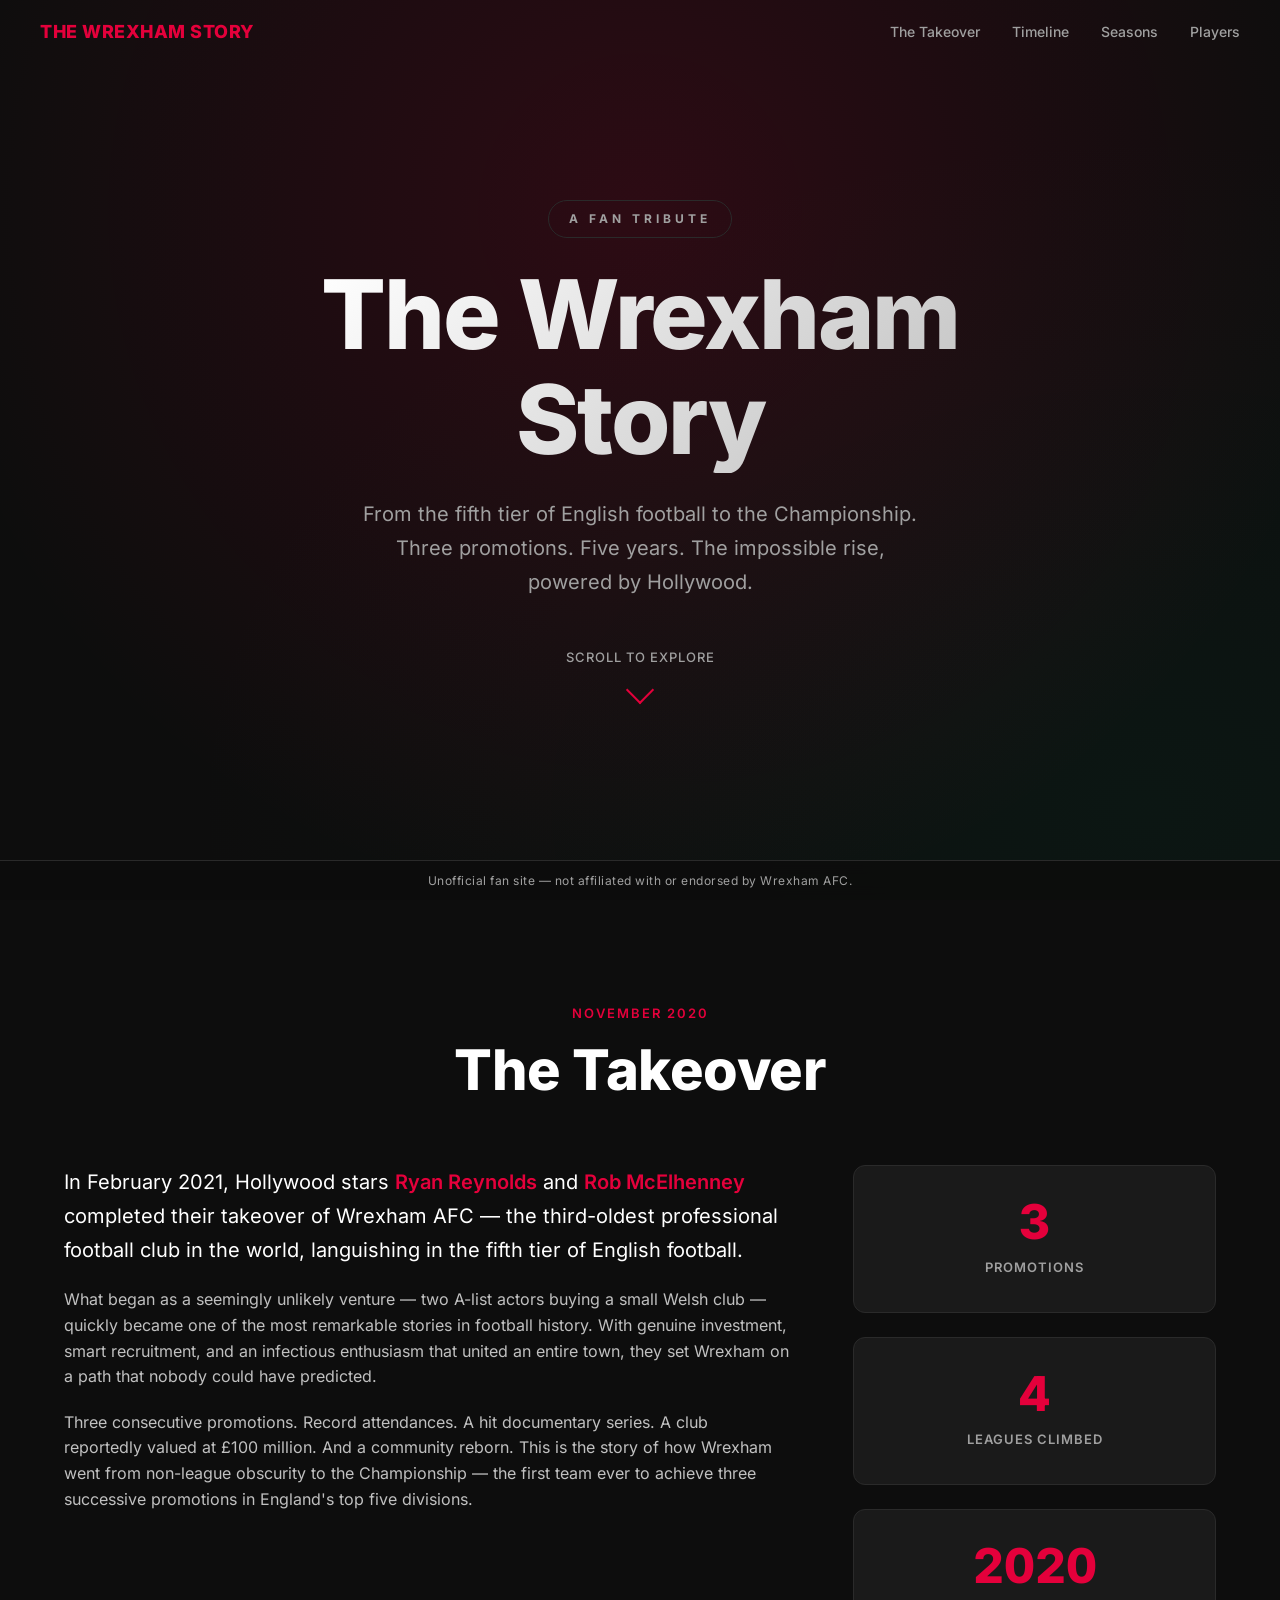
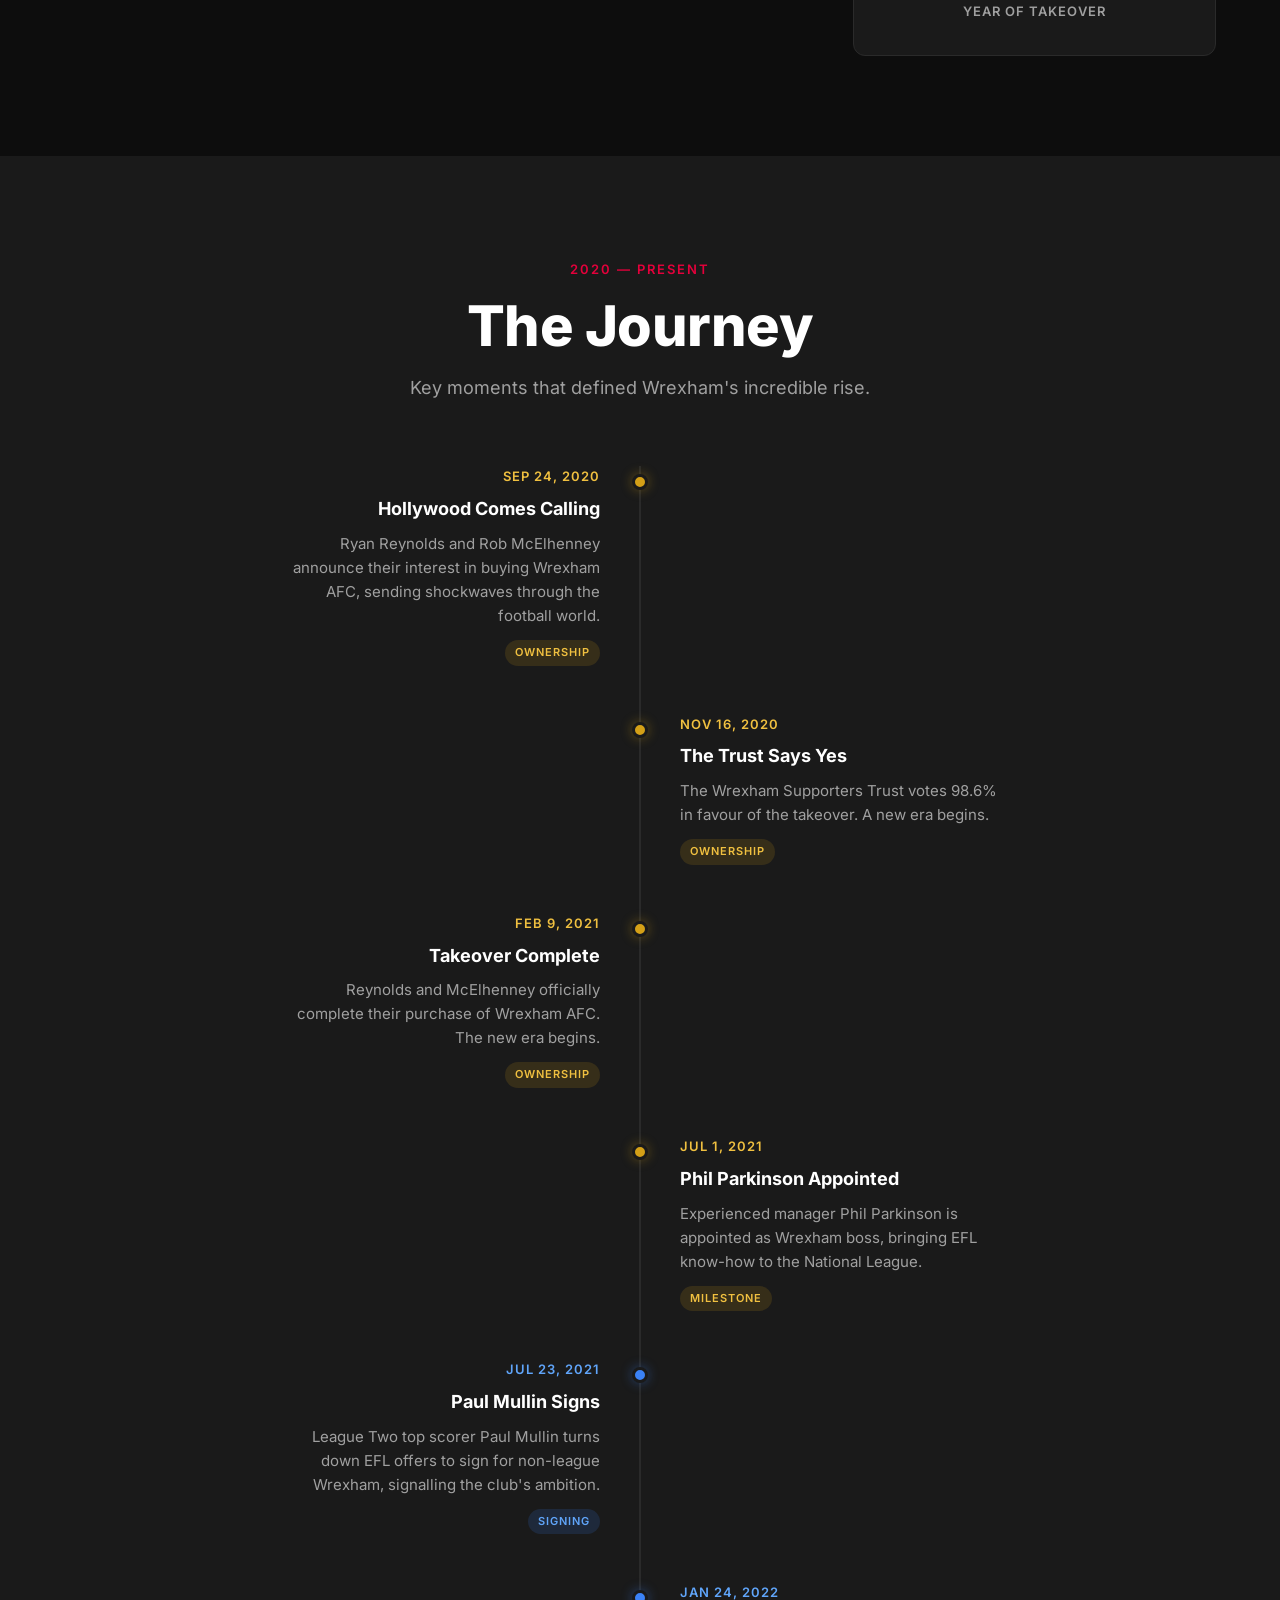
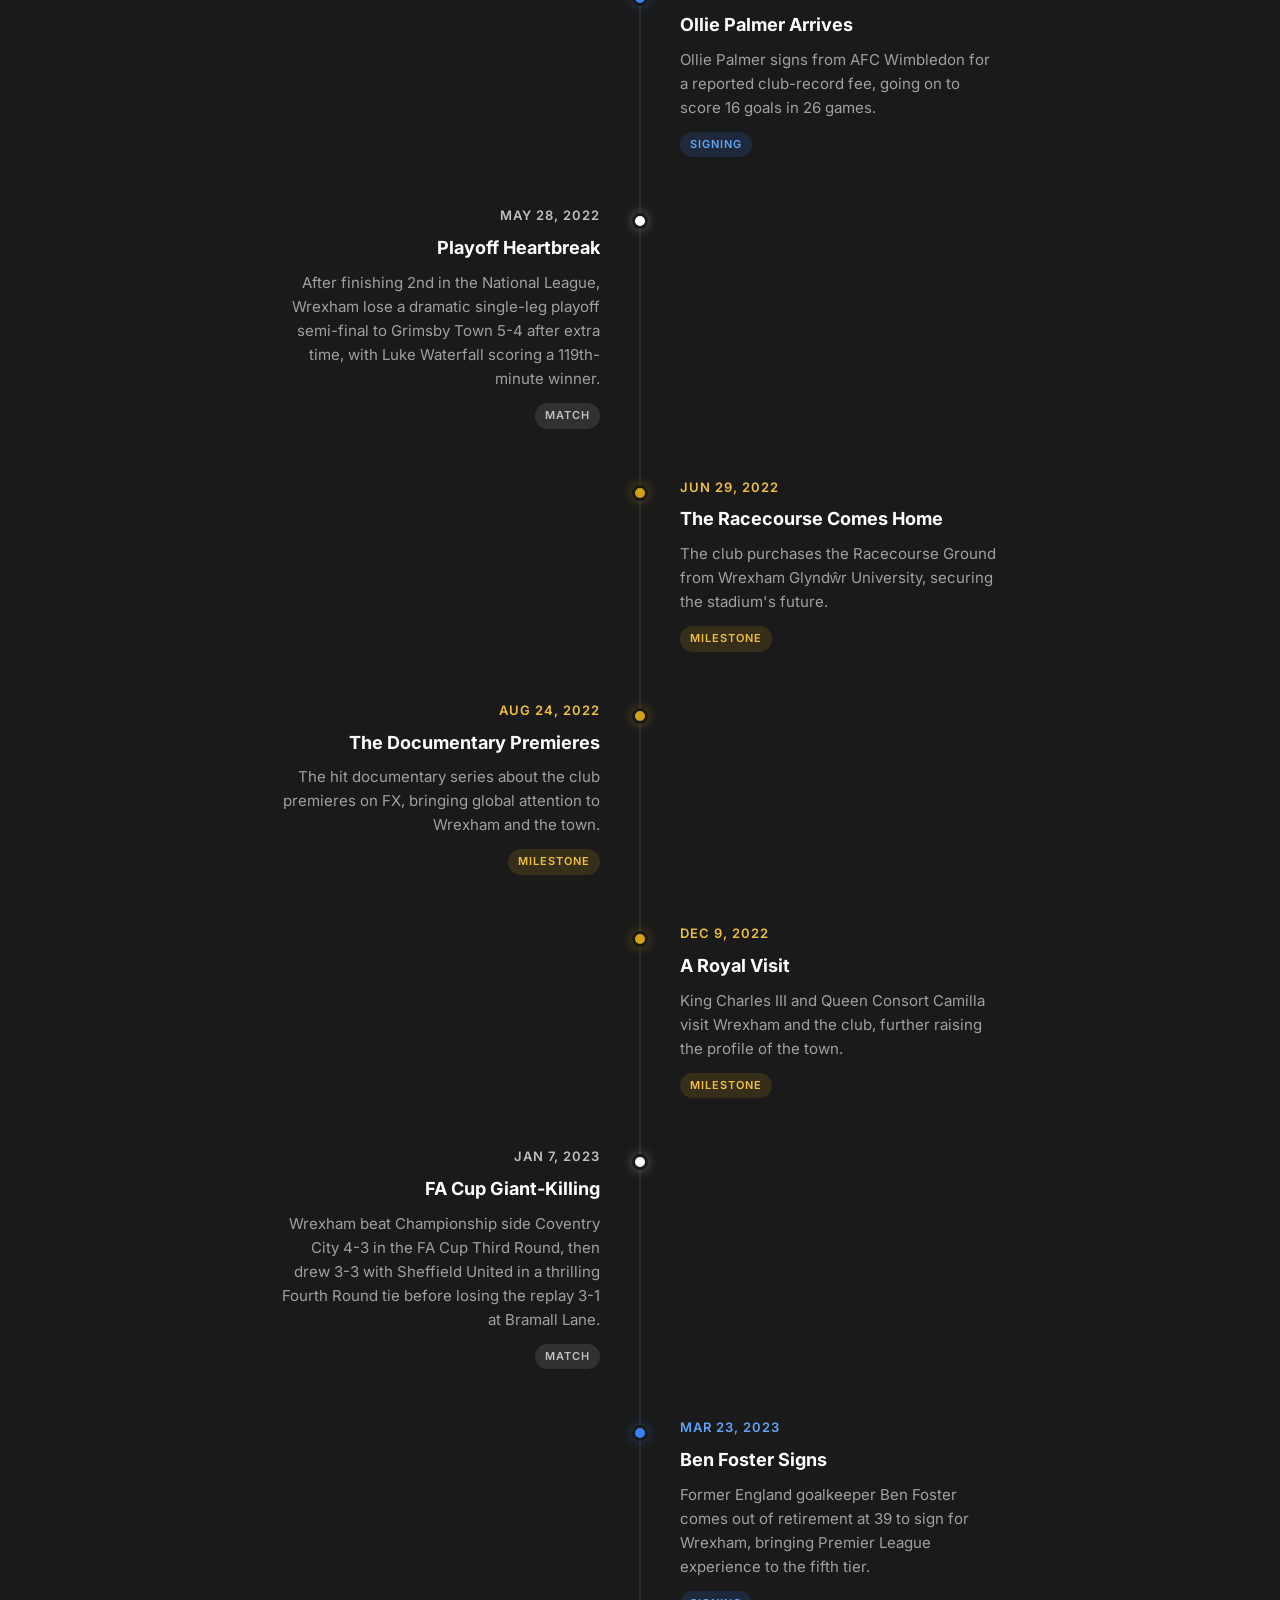
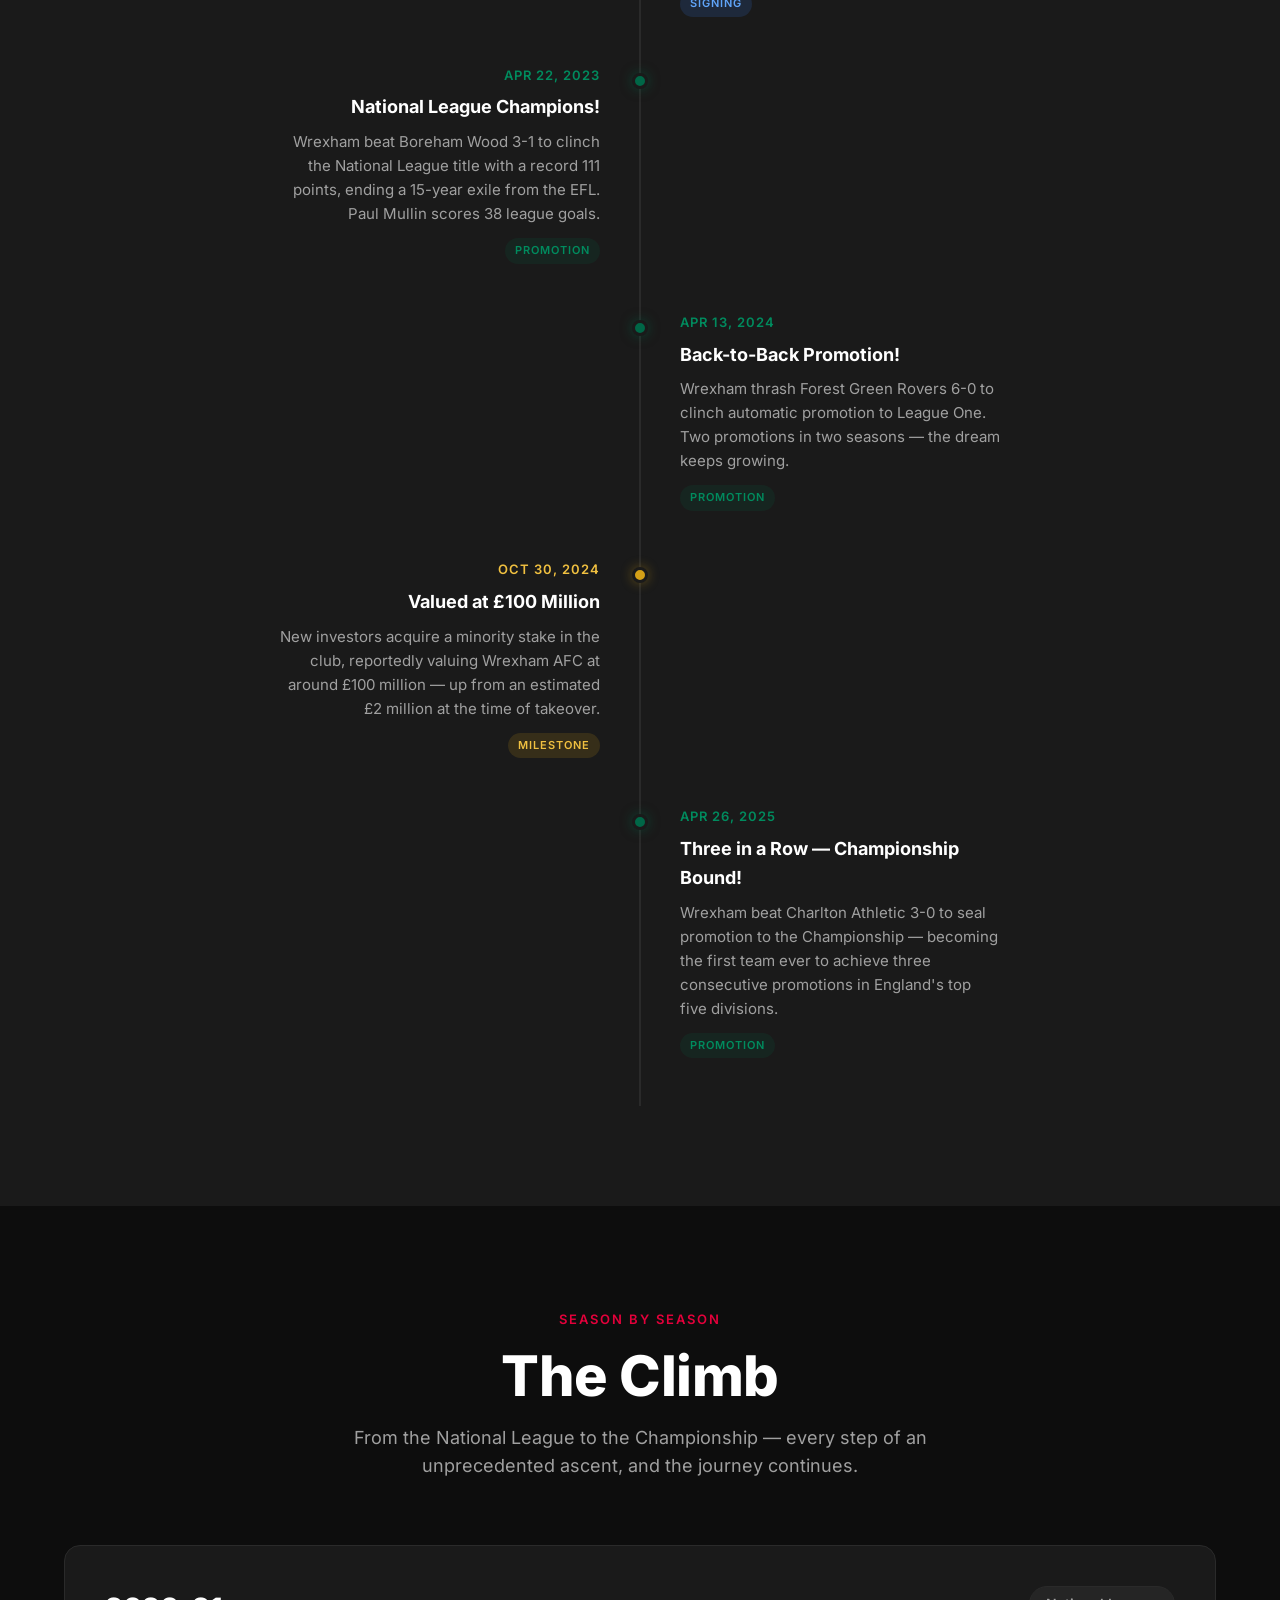
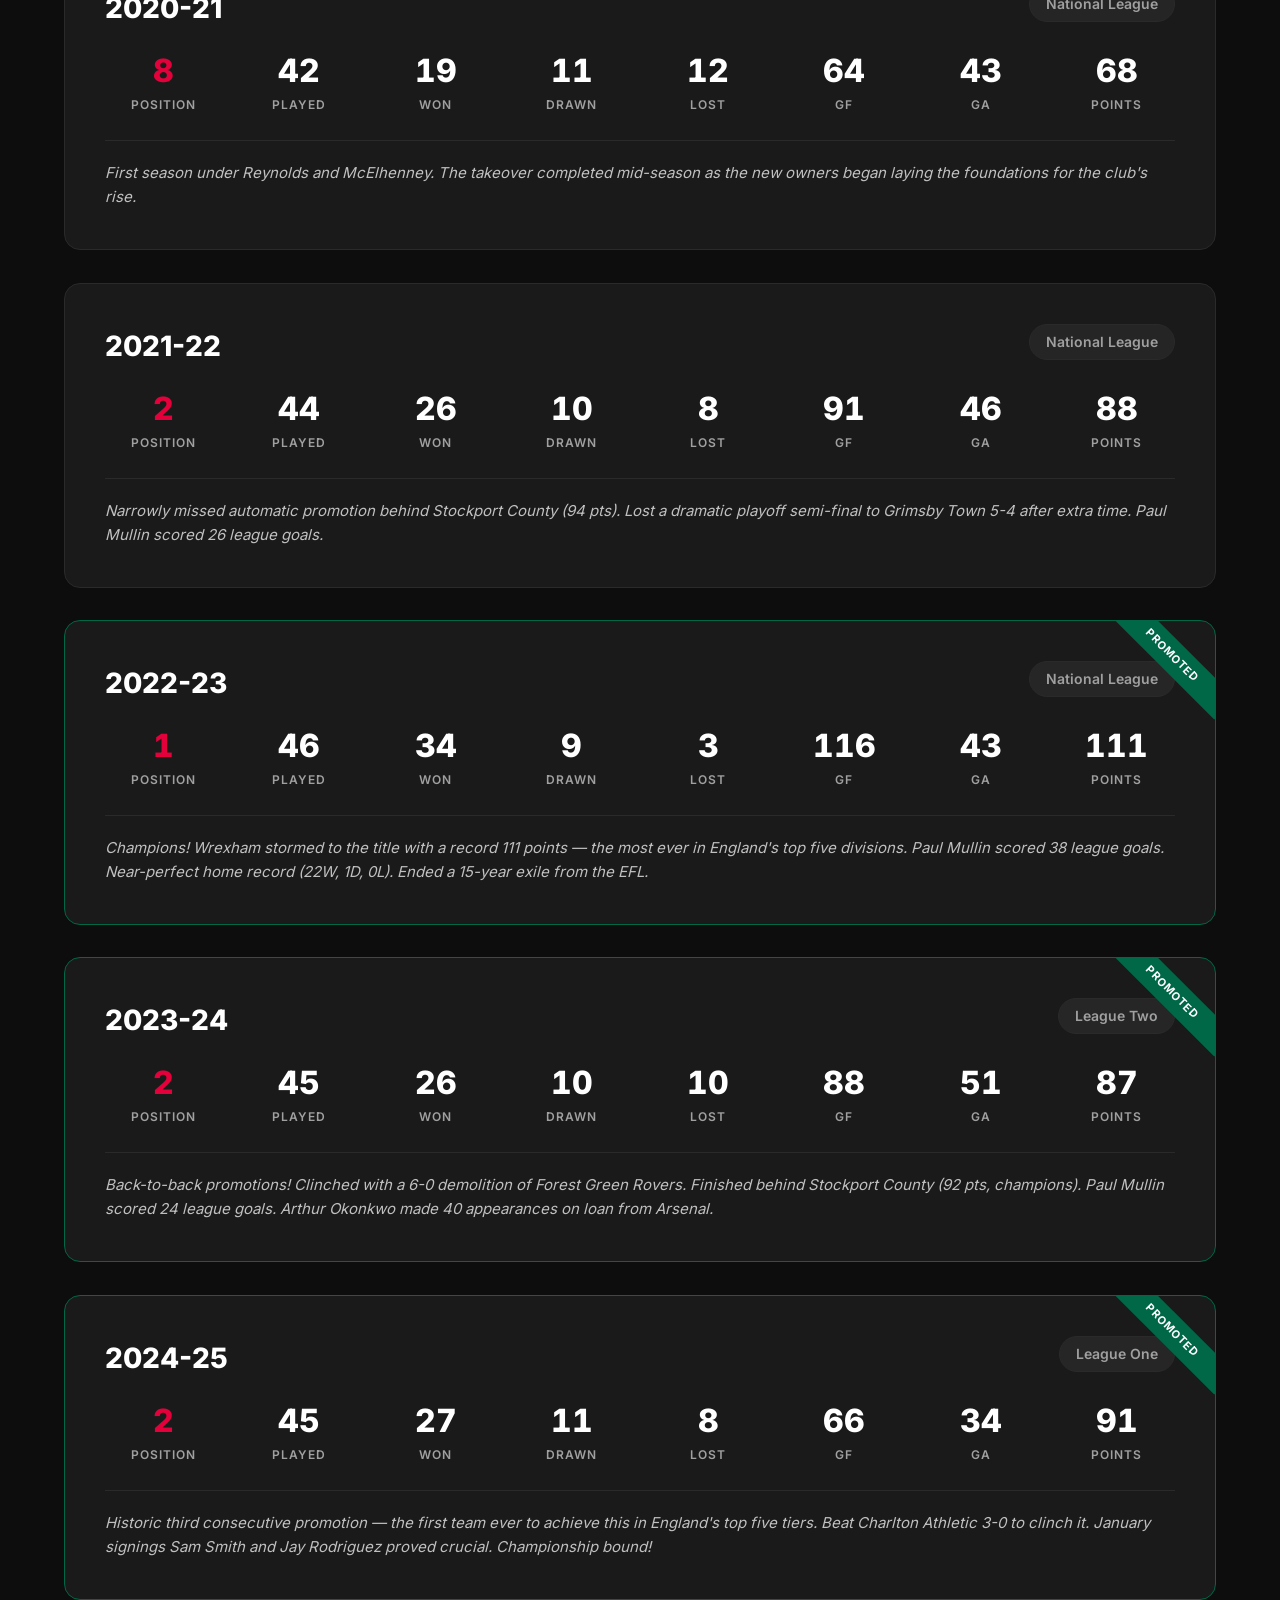
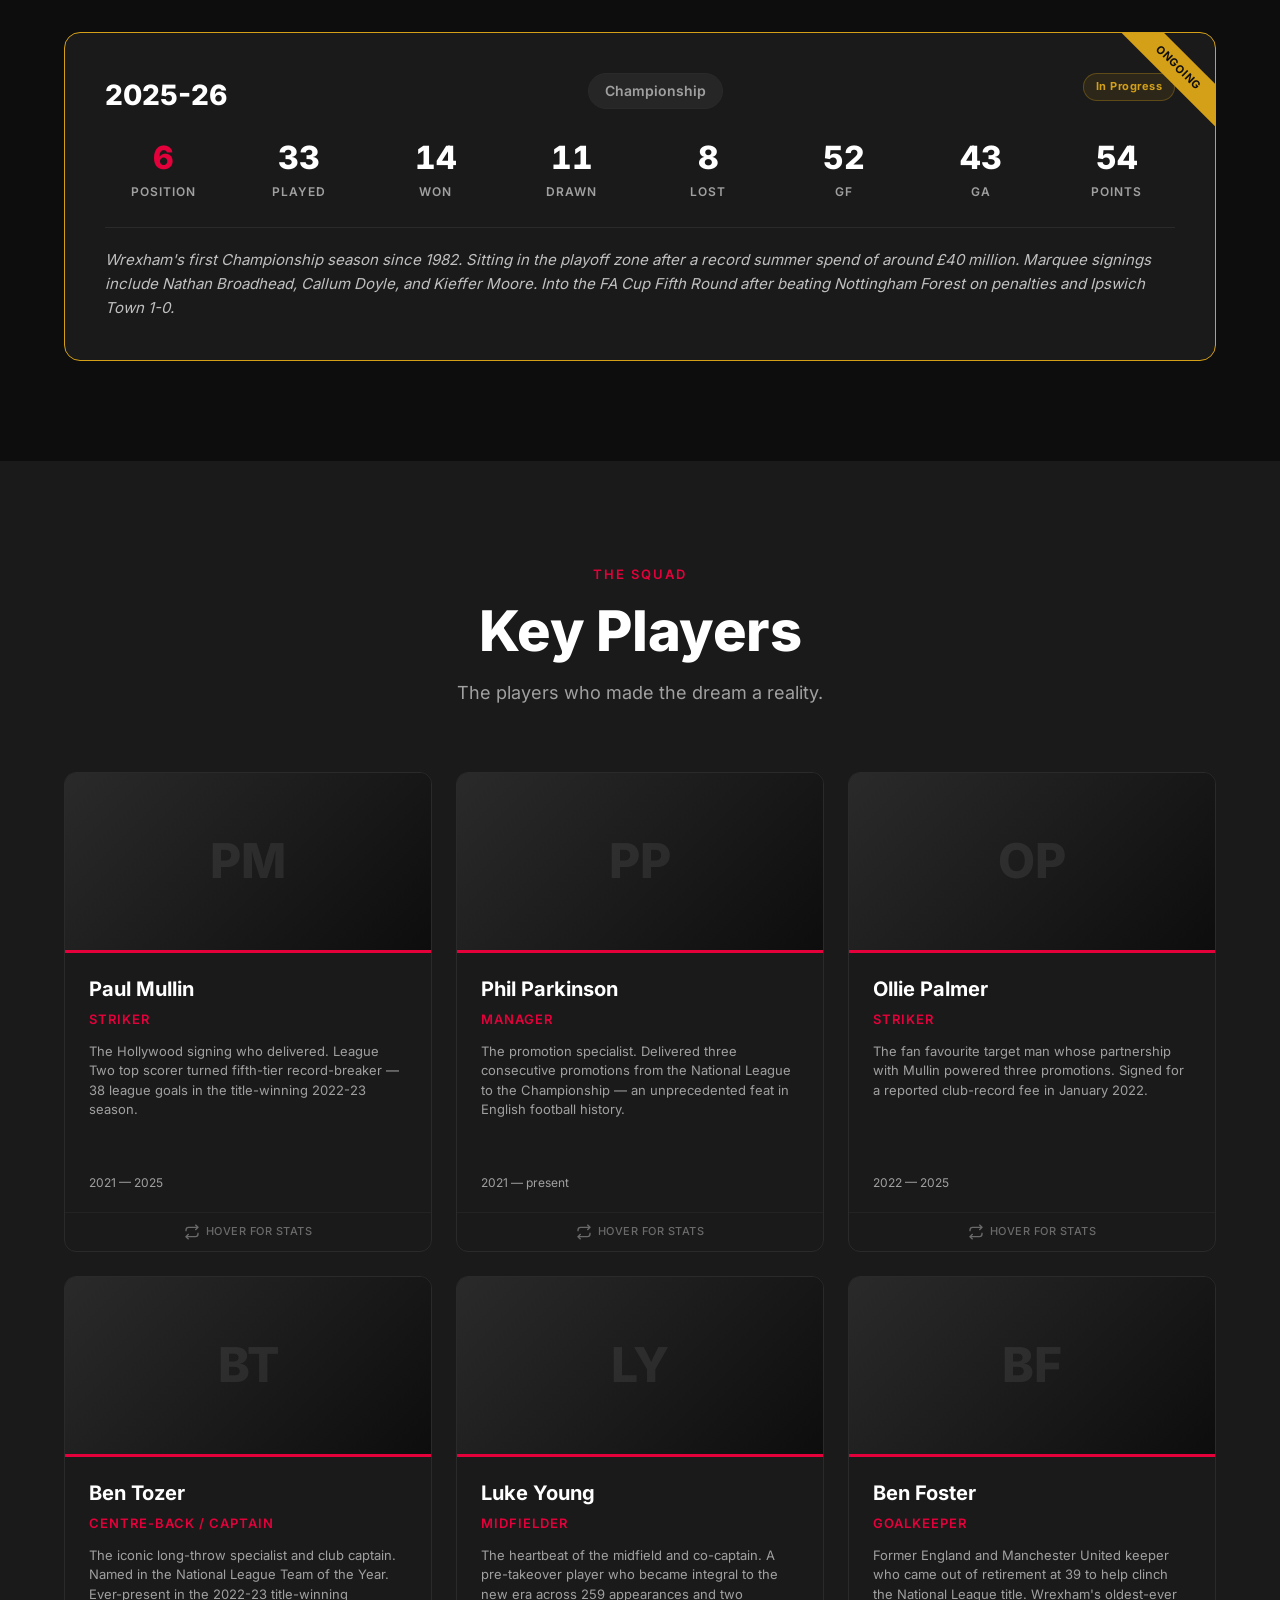
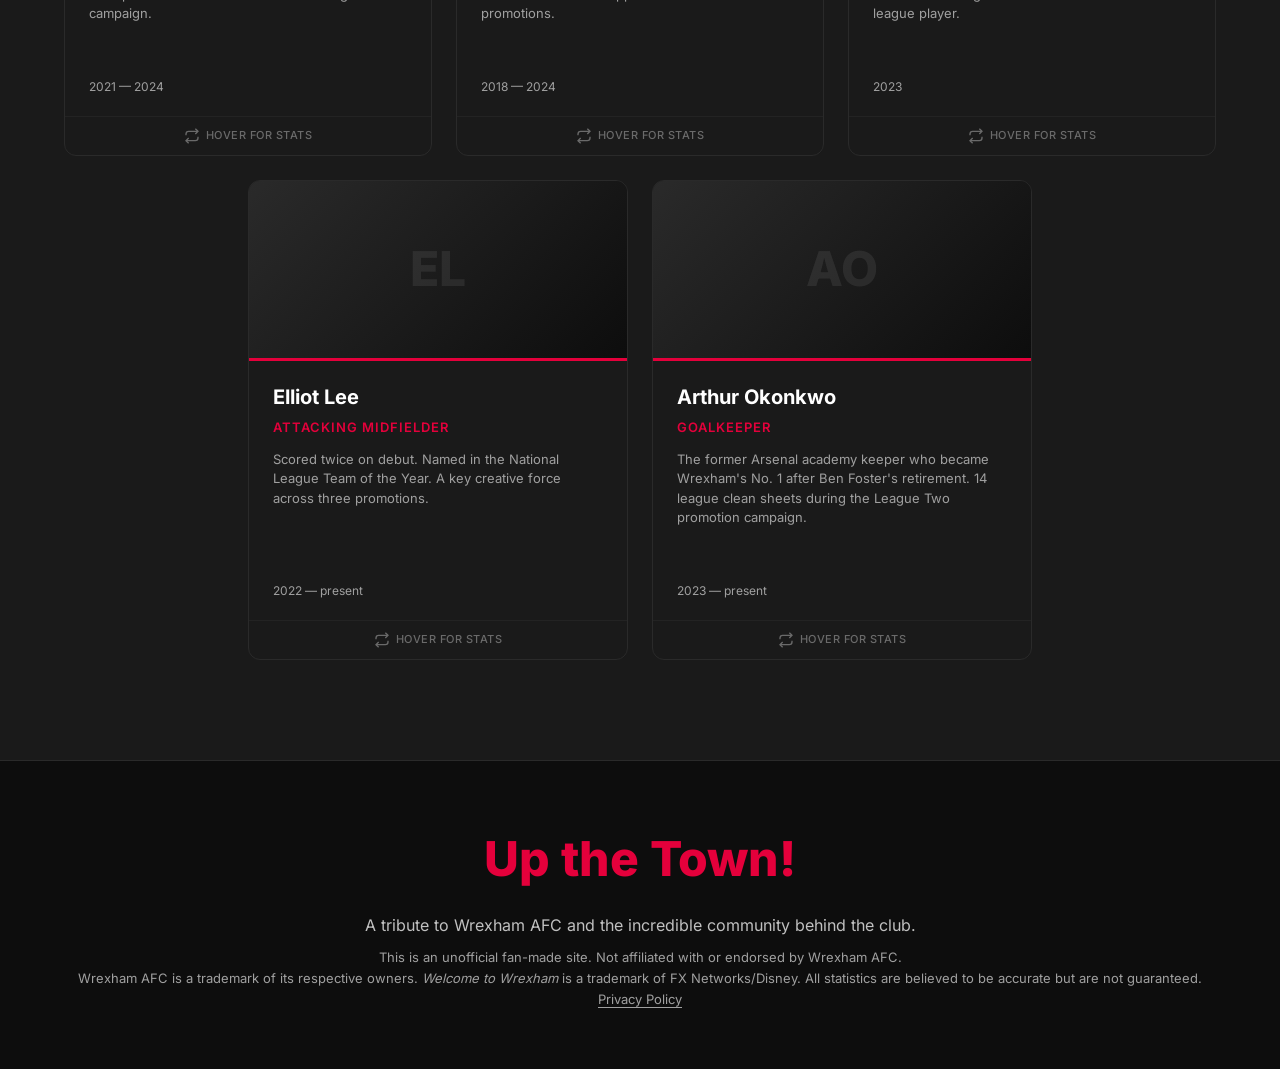
==== index.html @ 5b5e522c "Initial commit: The Wrexham Story fan tribute site Vanilla HTML/CSS/JS single-page website documenti" ====
<!DOCTYPE html>
<html lang="en">
<head>
  <meta charset="UTF-8">
  <meta name="viewport" content="width=device-width, initial-scale=1.0">
  <title>The Wrexham Story — An Unofficial Fan Tribute</title>
  <meta name="description" content="An unofficial fan tribute documenting the incredible journey of Wrexham AFC since 2020. Three consecutive promotions from the National League to the Championship.">
  <link rel="stylesheet" href="css/fonts.css">
  <link rel="stylesheet" href="css/styles.css">
  <link rel="stylesheet" href="css/animations.css">
</head>
<body>

  <!-- Skip to Content (Accessibility) -->
  <a href="#about" class="skip-link">Skip to content</a>

  <!-- Scroll Progress Bar -->
  <div class="scroll-progress" id="scrollProgress"></div>

  <!-- Navigation -->
  <nav class="nav" id="nav">
    <div class="nav__inner">
      <a href="#hero" class="nav__logo">The Wrexham Story</a>
      <ul class="nav__links">
        <li><a href="#about" class="nav__link" data-section="about">The Takeover</a></li>
        <li><a href="#timeline" class="nav__link" data-section="timeline">Timeline</a></li>
        <li><a href="#seasons" class="nav__link" data-section="seasons">Seasons</a></li>
        <li><a href="#players" class="nav__link" data-section="players">Players</a></li>
      </ul>
      <button class="nav__toggle" id="navToggle" aria-label="Toggle menu">
        <span></span>
        <span></span>
        <span></span>
      </button>
    </div>
  </nav>

  <!-- Disclaimer Banner -->
  <div class="disclaimer-banner">
    Unofficial fan site — not affiliated with or endorsed by Wrexham AFC.
  </div>

  <!-- Hero Section -->
  <section class="hero" id="hero">
    <div class="hero__bg"></div>
    <div class="hero__content">
      <div class="hero__badge">A Fan Tribute</div>
      <h1 class="hero__title">The Wrexham<br>Story</h1>
      <p class="hero__subtitle">From the fifth tier of English football to the Championship.<br>Three promotions. Five years. The impossible rise, powered by Hollywood.</p>
      <div class="hero__scroll-indicator">
        <span>Scroll to explore</span>
        <div class="hero__arrow"></div>
      </div>
    </div>
  </section>

  <!-- About the Takeover -->
  <section class="section" id="about">
    <div class="container">
      <div class="section__header reveal">
        <span class="section__label">November 2020</span>
        <h2 class="section__title">The Takeover</h2>
      </div>
      <div class="about__content reveal">
        <div class="about__text">
          <p class="about__lead">In February 2021, Hollywood stars <strong>Ryan Reynolds</strong> and <strong>Rob McElhenney</strong> completed their takeover of Wrexham AFC — the third-oldest professional football club in the world, languishing in the fifth tier of English football.</p>
          <p>What began as a seemingly unlikely venture — two A-list actors buying a small Welsh club — quickly became one of the most remarkable stories in football history. With genuine investment, smart recruitment, and an infectious enthusiasm that united an entire town, they set Wrexham on a path that nobody could have predicted.</p>
          <p>Three consecutive promotions. Record attendances. A hit documentary series. A club reportedly valued at £100 million. And a community reborn. This is the story of how Wrexham went from non-league obscurity to the Championship — the first team ever to achieve three successive promotions in England's top five divisions.</p>
        </div>
        <div class="about__stats">
          <div class="about__stat">
            <span class="about__stat-number" data-count="3">0</span>
            <span class="about__stat-label">Promotions</span>
          </div>
          <div class="about__stat">
            <span class="about__stat-number" data-count="4">0</span>
            <span class="about__stat-label">Leagues Climbed</span>
          </div>
          <div class="about__stat">
            <span class="about__stat-number" data-count="2020">0</span>
            <span class="about__stat-label">Year of Takeover</span>
          </div>
        </div>
      </div>
    </div>
  </section>

  <!-- Timeline -->
  <section class="section section--alt" id="timeline">
    <div class="container">
      <div class="section__header reveal">
        <span class="section__label">2020 — Present</span>
        <h2 class="section__title">The Journey</h2>
        <p class="section__subtitle">Key moments that defined Wrexham's incredible rise.</p>
      </div>
      <div class="timeline" id="timelineContainer">
        <!-- Populated by js/timeline.js -->
      </div>
    </div>
  </section>

  <!-- Seasons -->
  <section class="section" id="seasons">
    <div class="container">
      <div class="section__header reveal">
        <span class="section__label">Season by Season</span>
        <h2 class="section__title">The Climb</h2>
        <p class="section__subtitle">From the National League to the Championship — every step of an unprecedented ascent, and the journey continues.</p>
      </div>
      <div class="seasons" id="seasonsContainer">
        <!-- Populated by js/seasons.js -->
      </div>
    </div>
  </section>

  <!-- Notable Players -->
  <section class="section section--alt" id="players">
    <div class="container">
      <div class="section__header reveal">
        <span class="section__label">The Squad</span>
        <h2 class="section__title">Key Players</h2>
        <p class="section__subtitle">The players who made the dream a reality.</p>
      </div>
      <div class="players" id="playersContainer">
        <!-- Populated by js/players.js -->
      </div>
    </div>
  </section>

  <!-- Footer -->
  <footer class="footer" id="footer">
    <div class="container">
      <div class="footer__content">
        <p class="footer__tagline">Up the Town!</p>
        <p class="footer__credit">A tribute to Wrexham AFC and the incredible community behind the club.</p>
        <p class="footer__note">This is an unofficial fan-made site. Not affiliated with or endorsed by Wrexham AFC.</p>
        <p class="footer__note">Wrexham AFC is a trademark of its respective owners. <em>Welcome to Wrexham</em> is a trademark of FX Networks/Disney. All statistics are believed to be accurate but are not guaranteed.</p>
        <p class="footer__note"><a href="privacy.html" class="footer__link">Privacy Policy</a></p>
      </div>
    </div>
  </footer>

  <script src="js/timeline.js"></script>
  <script src="js/seasons.js"></script>
  <script src="js/players.js"></script>
  <script src="js/effects.js"></script>
  <script src="js/main.js"></script>
</body>
</html>
---- css/fonts.css ----
/* ============================================
   Self-hosted Inter Font — GDPR Compliant
   No external requests to Google servers.
   ============================================ */

@font-face {
  font-family: 'Inter';
  font-style: normal;
  font-weight: 400;
  font-display: swap;
  src: url('../fonts/inter-400.woff2') format('woff2');
}

@font-face {
  font-family: 'Inter';
  font-style: normal;
  font-weight: 500;
  font-display: swap;
  src: url('../fonts/inter-500.woff2') format('woff2');
}

@font-face {
  font-family: 'Inter';
  font-style: normal;
  font-weight: 600;
  font-display: swap;
  src: url('../fonts/inter-600.woff2') format('woff2');
}

@font-face {
  font-family: 'Inter';
  font-style: normal;
  font-weight: 700;
  font-display: swap;
  src: url('../fonts/inter-700.woff2') format('woff2');
}

@font-face {
  font-family: 'Inter';
  font-style: normal;
  font-weight: 800;
  font-display: swap;
  src: url('../fonts/inter-800.woff2') format('woff2');
}
---- css/styles.css ----
/* ============================================
   Wrexham FC — The Wrexham Story
   Core Styles
   ============================================ */

/* --- CSS Custom Properties --- */
:root {
  --color-red: #E4003B;
  --color-red-dark: #B8002F;
  --color-red-glow: rgba(228, 0, 59, 0.3);
  --color-green: #006747;
  --color-green-light: #008B5E;
  --color-amber: #D4A017;
  --color-amber-light: #F0C040;
  --color-blue: #3B82F6;
  --color-blue-light: #60A5FA;
  --color-dark: #0D0D0D;
  --color-dark-surface: #1A1A1A;
  --color-dark-border: #2A2A2A;
  --color-white: #FFFFFF;
  --color-muted: #A0A0A0;
  --color-muted-light: #C0C0C0;

  --font-family: 'Inter', -apple-system, BlinkMacSystemFont, 'Segoe UI', sans-serif;

  --container-max: 1200px;
  --container-padding: 24px;

  --section-spacing: 100px;
  --section-spacing-mobile: 60px;

  --nav-height: 64px;

  --radius-sm: 8px;
  --radius-md: 12px;
  --radius-lg: 16px;

  --shadow-card: 0 4px 24px rgba(0, 0, 0, 0.3);
  --shadow-card-hover: 0 8px 40px rgba(0, 0, 0, 0.5);
  --shadow-glow: 0 0 30px var(--color-red-glow);
}

/* --- Reset --- */
*,
*::before,
*::after {
  margin: 0;
  padding: 0;
  box-sizing: border-box;
}

html {
  scroll-behavior: smooth;
  -webkit-text-size-adjust: 100%;
  overflow-x: hidden;
}

body {
  font-family: var(--font-family);
  font-size: 16px;
  line-height: 1.6;
  color: var(--color-white);
  background-color: var(--color-dark);
  overflow-x: hidden;
  -webkit-font-smoothing: antialiased;
  -moz-osx-font-smoothing: grayscale;
}

a {
  color: inherit;
  text-decoration: none;
}

ul {
  list-style: none;
}

img {
  max-width: 100%;
  display: block;
}

/* --- Skip Link (Accessibility) --- */
.skip-link {
  position: absolute;
  top: -100%;
  left: 16px;
  z-index: 1002;
  padding: 12px 24px;
  background: var(--color-red);
  color: var(--color-white);
  font-size: 14px;
  font-weight: 600;
  border-radius: var(--radius-sm);
  text-decoration: none;
  transition: top 0.2s ease;
}

.skip-link:focus {
  top: 16px;
}

/* --- Focus Styles (Accessibility) --- */
:focus-visible {
  outline: 2px solid var(--color-red);
  outline-offset: 3px;
}

.nav__link:focus-visible {
  outline-offset: 6px;
  border-radius: 2px;
}

.nav__toggle:focus-visible {
  outline-offset: 4px;
  border-radius: var(--radius-sm);
}

.nav__logo:focus-visible {
  outline-offset: 4px;
  border-radius: 2px;
}

/* --- Disclaimer Banner --- */
.disclaimer-banner {
  position: fixed;
  bottom: 0;
  left: 0;
  right: 0;
  z-index: 999;
  background: rgba(13, 13, 13, 0.95);
  backdrop-filter: blur(8px);
  -webkit-backdrop-filter: blur(8px);
  border-top: 1px solid var(--color-dark-border);
  padding: 10px var(--container-padding);
  font-size: 12px;
  color: var(--color-muted);
  text-align: center;
  letter-spacing: 0.5px;
}

/* --- Scroll Progress Bar --- */
.scroll-progress {
  position: fixed;
  top: 0;
  left: 0;
  height: 3px;
  width: 0%;
  background: var(--color-red);
  z-index: 1001;
  transition: none;
}

/* --- Navigation --- */
.nav {
  position: fixed;
  top: 0;
  left: 0;
  right: 0;
  z-index: 1000;
  padding: 0 var(--container-padding);
  height: var(--nav-height);
  transition: background-color 0.3s ease, box-shadow 0.3s ease;
}

.nav--solid {
  background-color: rgba(13, 13, 13, 0.95);
  backdrop-filter: blur(12px);
  -webkit-backdrop-filter: blur(12px);
  box-shadow: 0 1px 0 var(--color-dark-border);
}

.nav__inner {
  max-width: var(--container-max);
  margin: 0 auto;
  height: 100%;
  display: flex;
  align-items: center;
  justify-content: space-between;
}

.nav__logo {
  font-size: 18px;
  font-weight: 800;
  letter-spacing: 0.5px;
  color: var(--color-red);
  text-transform: uppercase;
}

.nav__links {
  display: flex;
  gap: 32px;
}

.nav__link {
  font-size: 14px;
  font-weight: 500;
  color: var(--color-muted);
  position: relative;
  padding: 10px 0;
  transition: color 0.3s ease;
}

.nav__link::after {
  content: '';
  position: absolute;
  bottom: 0;
  left: 0;
  width: 0;
  height: 2px;
  background: var(--color-red);
  transition: width 0.3s ease;
}

.nav__link:hover,
.nav__link--active {
  color: var(--color-white);
}

.nav__link:hover::after,
.nav__link--active::after {
  width: 100%;
}

/* Mobile nav toggle */
.nav__toggle {
  display: none;
  flex-direction: column;
  align-items: center;
  justify-content: center;
  gap: 5px;
  background: none;
  border: none;
  cursor: pointer;
  padding: 10px;
  min-width: 44px;
  min-height: 44px;
}

.nav__toggle span {
  display: block;
  width: 24px;
  height: 2px;
  background: var(--color-white);
  transition: transform 0.3s ease, opacity 0.3s ease;
}

/* --- Container --- */
.container {
  max-width: var(--container-max);
  margin: 0 auto;
  padding: 0 var(--container-padding);
}

/* --- Sections --- */
.section {
  padding: var(--section-spacing) 0;
}

.section--alt {
  background: var(--color-dark-surface);
}

.section__header {
  text-align: center;
  margin-bottom: 64px;
}

.section__label {
  display: inline-block;
  font-size: 13px;
  font-weight: 600;
  color: var(--color-red);
  text-transform: uppercase;
  letter-spacing: 2px;
  margin-bottom: 16px;
}

.section__title {
  font-size: clamp(32px, 5vw, 56px);
  font-weight: 800;
  line-height: 1.1;
  letter-spacing: -0.5px;
  margin-bottom: 16px;
}

.section__subtitle {
  font-size: 18px;
  color: var(--color-muted);
  max-width: 600px;
  margin: 0 auto;
}

/* --- Hero --- */
.hero {
  position: relative;
  min-height: 100vh;
  display: flex;
  align-items: center;
  justify-content: center;
  overflow: hidden;
}

.hero__bg {
  position: absolute;
  inset: -10%;
  background:
    radial-gradient(ellipse at 50% 30%, rgba(228, 0, 59, 0.15) 0%, transparent 60%),
    radial-gradient(ellipse at 80% 80%, rgba(0, 103, 71, 0.1) 0%, transparent 50%),
    var(--color-dark);
  will-change: transform;
}

.hero__content {
  position: relative;
  text-align: center;
  padding: 0 var(--container-padding);
}

.hero__badge {
  display: inline-block;
  font-size: 12px;
  font-weight: 700;
  letter-spacing: 4px;
  color: var(--color-muted);
  text-transform: uppercase;
  margin-bottom: 24px;
  padding: 8px 20px;
  border: 1px solid var(--color-dark-border);
  border-radius: 100px;
}

.hero__title {
  font-size: clamp(48px, 10vw, 96px);
  font-weight: 800;
  line-height: 1.1;
  letter-spacing: -2px;
  margin-bottom: 24px;
  background: linear-gradient(135deg, var(--color-white) 0%, var(--color-muted-light) 100%);
  -webkit-background-clip: text;
  -webkit-text-fill-color: transparent;
  background-clip: text;
}

.hero__subtitle {
  font-size: clamp(16px, 2vw, 20px);
  color: var(--color-muted);
  line-height: 1.7;
  max-width: 560px;
  margin: 0 auto 48px;
}

.hero__scroll-indicator {
  display: flex;
  flex-direction: column;
  align-items: center;
  gap: 12px;
  color: var(--color-muted);
  font-size: 13px;
  font-weight: 500;
  letter-spacing: 1px;
  text-transform: uppercase;
}

.hero__arrow {
  width: 20px;
  height: 20px;
  border-right: 2px solid var(--color-red);
  border-bottom: 2px solid var(--color-red);
  transform: rotate(45deg);
  animation: bounceArrow 2s ease-in-out infinite;
}

@keyframes bounceArrow {
  0%, 100% { transform: rotate(45deg) translateY(0); }
  50% { transform: rotate(45deg) translateY(8px); }
}

/* --- About Section --- */
.about__content {
  display: grid;
  grid-template-columns: 1fr;
  gap: 48px;
}

.about__text p {
  color: var(--color-muted-light);
  margin-bottom: 20px;
}

.about__text p:last-child {
  margin-bottom: 0;
}

.about__lead {
  font-size: 20px;
  line-height: 1.7;
  color: var(--color-white) !important;
}

.about__text strong {
  color: var(--color-red);
  font-weight: 600;
}

.about__stats {
  display: grid;
  grid-template-columns: repeat(3, 1fr);
  gap: 24px;
}

.about__stat {
  text-align: center;
  padding: 32px 16px;
  background: var(--color-dark-surface);
  border-radius: var(--radius-md);
  border: 1px solid var(--color-dark-border);
}

.about__stat-number {
  display: block;
  font-size: 48px;
  font-weight: 800;
  color: var(--color-red);
  line-height: 1;
  margin-bottom: 8px;
  font-variant-numeric: tabular-nums;
}

.about__stat-label {
  font-size: 13px;
  font-weight: 600;
  color: var(--color-muted);
  text-transform: uppercase;
  letter-spacing: 1px;
}

/* --- Timeline --- */
.timeline {
  position: relative;
  max-width: 800px;
  margin: 0 auto;
}

.timeline::before {
  content: '';
  position: absolute;
  left: 50%;
  top: 0;
  bottom: 0;
  width: 2px;
  background: var(--color-dark-border);
  transform: translateX(-50%);
}

.timeline__item {
  position: relative;
  width: 50%;
  padding: 0 40px 48px;
}

.timeline__item--left {
  left: 0;
  text-align: right;
}

.timeline__item--right {
  left: 50%;
  text-align: left;
}

.timeline__dot {
  position: absolute;
  top: 8px;
  width: 16px;
  height: 16px;
  border-radius: 50%;
  background: var(--color-red);
  border: 3px solid var(--color-dark-surface);
  z-index: 1;
}

.timeline__item--left .timeline__dot {
  right: -8px;
}

.timeline__item--right .timeline__dot {
  left: -8px;
}

.timeline__dot--ownership {
  background: var(--color-amber);
  box-shadow: 0 0 12px rgba(212, 160, 23, 0.4);
}

.timeline__dot--promotion {
  background: var(--color-green);
  box-shadow: 0 0 12px rgba(0, 103, 71, 0.5);
}

.timeline__dot--signing {
  background: var(--color-blue);
  box-shadow: 0 0 12px rgba(59, 130, 246, 0.4);
}

.timeline__dot--match {
  background: var(--color-white);
  box-shadow: 0 0 12px rgba(255, 255, 255, 0.3);
}

.timeline__dot--milestone {
  background: var(--color-amber);
  box-shadow: 0 0 12px rgba(212, 160, 23, 0.4);
}

.timeline__date {
  font-size: 13px;
  font-weight: 600;
  color: var(--category-color, var(--color-muted-light));
  text-transform: uppercase;
  letter-spacing: 1px;
  margin-bottom: 8px;
}

.timeline__title {
  font-size: 18px;
  font-weight: 700;
  margin-bottom: 8px;
  color: var(--color-white);
}

.timeline__desc {
  font-size: 15px;
  color: var(--color-muted);
  line-height: 1.6;
}

.timeline__category {
  display: inline-block;
  font-size: 11px;
  font-weight: 600;
  text-transform: uppercase;
  letter-spacing: 1px;
  padding: 4px 10px;
  border-radius: 100px;
  margin-top: 12px;
  background: rgba(255, 255, 255, 0.08);
  color: var(--color-muted-light);
}

.timeline__category--ownership {
  background: rgba(212, 160, 23, 0.15);
  color: var(--color-amber-light);
}

.timeline__category--promotion {
  background: rgba(0, 103, 71, 0.15);
  color: var(--color-green-light);
}

.timeline__category--signing {
  background: rgba(59, 130, 246, 0.15);
  color: var(--color-blue-light);
}

.timeline__category--match {
  background: rgba(255, 255, 255, 0.1);
  color: var(--color-muted-light);
}

.timeline__category--milestone {
  background: rgba(212, 160, 23, 0.15);
  color: var(--color-amber-light);
}

/* --- Season Cards --- */
.seasons {
  display: grid;
  grid-template-columns: 1fr;
  gap: 32px;
}

.season-card {
  background: var(--color-dark-surface);
  border: 1px solid var(--color-dark-border);
  border-radius: var(--radius-lg);
  padding: 40px;
  transition: transform 0.5s cubic-bezier(0.22, 1, 0.36, 1), box-shadow 0.3s ease;
  transform-style: preserve-3d;
}

.season-card:hover {
  box-shadow: var(--shadow-card-hover), 0 0 40px rgba(228, 0, 59, 0.1);
}

.season-card--promoted {
  border-color: var(--color-green);
  position: relative;
  overflow: hidden;
}

.season-card--promoted::before {
  content: 'PROMOTED';
  position: absolute;
  top: 20px;
  right: -32px;
  background: var(--color-green);
  color: var(--color-white);
  font-size: 11px;
  font-weight: 700;
  letter-spacing: 1px;
  padding: 6px 40px;
  transform: rotate(45deg);
}

.season-card--ongoing {
  border-color: var(--color-amber);
  position: relative;
  overflow: hidden;
}

.season-card--ongoing::before {
  content: 'ONGOING';
  position: absolute;
  top: 20px;
  right: -32px;
  background: var(--color-amber);
  color: var(--color-dark);
  font-size: 11px;
  font-weight: 700;
  letter-spacing: 1px;
  padding: 6px 40px;
  transform: rotate(45deg);
}

.season-card__badge--ongoing {
  font-size: 11px;
  font-weight: 700;
  letter-spacing: 0.5px;
  color: var(--color-amber);
  padding: 4px 12px;
  background: rgba(212, 160, 23, 0.1);
  border-radius: 100px;
  border: 1px solid rgba(212, 160, 23, 0.3);
}

.season-card__header {
  display: flex;
  justify-content: space-between;
  align-items: flex-start;
  margin-bottom: 24px;
  flex-wrap: wrap;
  gap: 12px;
}

.season-card__season {
  font-size: 28px;
  font-weight: 800;
  color: var(--color-white);
}

.season-card__league {
  font-size: 14px;
  font-weight: 600;
  color: var(--color-muted);
  padding: 6px 16px;
  background: rgba(255, 255, 255, 0.05);
  border-radius: 100px;
  border: 1px solid var(--color-dark-border);
}

.season-card__stats {
  display: grid;
  grid-template-columns: repeat(auto-fit, minmax(100px, 1fr));
  gap: 20px;
  margin-bottom: 24px;
}

.season-card__stat {
  text-align: center;
}

.season-card__stat-value {
  display: block;
  font-size: 32px;
  font-weight: 800;
  color: var(--color-white);
  font-variant-numeric: tabular-nums;
  line-height: 1;
  margin-bottom: 4px;
}

.season-card__stat-value--position {
  color: var(--color-red);
}

.season-card__stat-label {
  font-size: 12px;
  font-weight: 600;
  color: var(--color-muted);
  text-transform: uppercase;
  letter-spacing: 1px;
}

.season-card__highlight {
  font-size: 15px;
  color: var(--color-muted-light);
  line-height: 1.6;
  padding-top: 20px;
  border-top: 1px solid var(--color-dark-border);
  font-style: italic;
}

/* --- Player Cards --- */
.players {
  display: flex;
  flex-wrap: wrap;
  gap: 24px;
  justify-content: center;
}

/* --- 3D Flip Player Cards --- */
.player-card {
  position: relative;
  perspective: 1000px;
  flex: 1 1 280px;
  max-width: 380px;
  height: 480px;
  cursor: pointer;
}

.player-card__inner {
  position: relative;
  width: 100%;
  height: 100%;
  transform-style: preserve-3d;
  transition: transform 0.7s cubic-bezier(0.4, 0, 0.2, 1);
}

.player-card:hover .player-card__inner {
  transform: rotateY(180deg);
}

/* Shared face styles */
.player-card__front,
.player-card__back {
  position: absolute;
  top: 0;
  left: 0;
  width: 100%;
  height: 100%;
  backface-visibility: hidden;
  -webkit-backface-visibility: hidden;
  border-radius: var(--radius-md);
  overflow: hidden;
  border: 1px solid var(--color-dark-border);
  background: var(--color-dark-surface);
}

/* --- Front Face --- */
.player-card__front {
  display: flex;
  flex-direction: column;
}

.player-card__image {
  width: 100%;
  height: 180px;
  background: linear-gradient(135deg, var(--color-dark-border), var(--color-dark));
  display: flex;
  align-items: center;
  justify-content: center;
  border-bottom: 3px solid var(--color-red);
  flex-shrink: 0;
}

.player-card__initials {
  font-size: 48px;
  font-weight: 800;
  color: rgba(255, 255, 255, 0.08);
}

.player-card__body {
  padding: 20px 24px;
  flex: 1;
  display: flex;
  flex-direction: column;
}

.player-card__name {
  font-size: 20px;
  font-weight: 700;
  margin-bottom: 4px;
}

.player-card__position {
  font-size: 13px;
  font-weight: 600;
  color: var(--color-red);
  text-transform: uppercase;
  letter-spacing: 1px;
  margin-bottom: 12px;
}

.player-card__tagline {
  font-size: 13px;
  color: var(--color-muted);
  line-height: 1.5;
  flex: 1;
}

.player-card__seasons {
  font-size: 12px;
  color: var(--color-muted);
  margin-top: 12px;
}

.player-card__flip-hint {
  display: flex;
  align-items: center;
  justify-content: center;
  gap: 6px;
  padding: 10px;
  font-size: 11px;
  font-weight: 500;
  color: var(--color-muted);
  text-transform: uppercase;
  letter-spacing: 0.5px;
  border-top: 1px solid var(--color-dark-border);
  opacity: 0.6;
  transition: opacity 0.3s ease;
}

.player-card:hover .player-card__flip-hint {
  opacity: 0;
}

/* --- Back Face --- */
.player-card__back {
  transform: rotateY(180deg);
  display: flex;
  flex-direction: column;
  align-items: center;
  justify-content: center;
  text-align: center;
  padding: 32px 24px;
  background:
    radial-gradient(ellipse at 50% 0%, rgba(228, 0, 59, 0.15) 0%, transparent 60%),
    var(--color-dark-surface);
  border-color: var(--color-red);
}

.player-card__back-header {
  margin-bottom: 24px;
}

.player-card__back-initials {
  display: inline-block;
  font-size: 32px;
  font-weight: 800;
  color: var(--color-red);
  width: 64px;
  height: 64px;
  line-height: 64px;
  border-radius: 50%;
  background: rgba(228, 0, 59, 0.1);
  border: 2px solid rgba(228, 0, 59, 0.3);
  margin-bottom: 12px;
}

.player-card__back-name {
  font-size: 22px;
  font-weight: 700;
  margin-bottom: 4px;
}

.player-card__back-position {
  font-size: 13px;
  font-weight: 600;
  color: var(--color-red);
  text-transform: uppercase;
  letter-spacing: 1px;
}

.player-card__back-stats {
  display: flex;
  gap: 24px;
  margin-bottom: 20px;
  padding: 20px 0;
  border-top: 1px solid var(--color-dark-border);
  border-bottom: 1px solid var(--color-dark-border);
  width: 100%;
  justify-content: center;
}

.player-card__back-stat {
  text-align: center;
}

.player-card__back-stat-value {
  display: block;
  font-size: 32px;
  font-weight: 800;
  color: var(--color-white);
  font-variant-numeric: tabular-nums;
  line-height: 1;
  margin-bottom: 6px;
}

.player-card__back-stat-label {
  font-size: 10px;
  font-weight: 600;
  color: var(--color-muted);
  text-transform: uppercase;
  letter-spacing: 1px;
}

.player-card__back-tagline {
  font-size: 13px;
  color: var(--color-muted);
  line-height: 1.5;
  max-width: 300px;
}

.player-card__back-seasons {
  font-size: 12px;
  color: var(--color-muted);
  margin-top: 12px;
  opacity: 0.7;
}

/* --- Footer --- */
.footer {
  padding: 60px 0;
  text-align: center;
  border-top: 1px solid var(--color-dark-border);
}

.footer__tagline {
  font-size: clamp(32px, 5vw, 48px);
  font-weight: 800;
  color: var(--color-red);
  margin-bottom: 16px;
}

.footer__credit {
  font-size: 16px;
  color: var(--color-muted-light);
  margin-bottom: 8px;
}

.footer__note {
  font-size: 13px;
  color: var(--color-muted);
}

.footer__link {
  color: var(--color-muted);
  text-decoration: underline;
  text-underline-offset: 3px;
  transition: color 0.2s ease;
}

.footer__link:hover {
  color: var(--color-white);
}

/* --- Responsive --- */
@media (min-width: 768px) {
  .about__content {
    grid-template-columns: 2fr 1fr;
    align-items: start;
  }

  .about__stats {
    grid-template-columns: 1fr;
  }

  .seasons {
    grid-template-columns: 1fr;
  }
}

@media (min-width: 1024px) {
  .about__content {
    gap: 64px;
  }
}

/* Mobile: single-column timeline */
@media (max-width: 767px) {
  .nav__links {
    display: none;
    position: absolute;
    top: var(--nav-height);
    left: 0;
    right: 0;
    flex-direction: column;
    background: rgba(13, 13, 13, 0.98);
    padding: 16px var(--container-padding);
    gap: 0;
    border-bottom: 1px solid var(--color-dark-border);
  }

  .nav__links--open {
    display: flex;
  }

  .nav__link {
    padding: 12px 0;
  }

  .nav__toggle {
    display: flex;
  }

  .timeline::before {
    left: 8px;
  }

  .timeline__item,
  .timeline__item--left,
  .timeline__item--right {
    width: 100%;
    left: 0;
    text-align: left;
    padding-left: 36px;
    padding-right: 0;
  }

  .timeline__item--left .timeline__dot,
  .timeline__item--right .timeline__dot {
    left: 0;
    right: auto;
  }

  .about__stats {
    grid-template-columns: repeat(3, 1fr);
    gap: 12px;
  }

  .about__stat {
    padding: 20px 8px;
  }

  .about__stat-number {
    font-size: 32px;
  }

  .about__stat-label {
    font-size: 11px;
    letter-spacing: 0.5px;
  }

  .section__header {
    margin-bottom: 40px;
  }

  .section {
    padding: var(--section-spacing-mobile) 0;
  }

  .season-card {
    padding: 24px;
  }

  .season-card__stats {
    grid-template-columns: repeat(3, 1fr);
  }

  .players {
    flex-direction: column;
    align-items: stretch;
  }

  .player-card {
    max-width: none;
    height: 440px;
  }
}
---- css/animations.css ----
/* ============================================
   Wrexham FC — Animations & Transitions
   ============================================ */

/* --- Scroll Reveal --- */
.reveal {
  opacity: 0;
  transform: translateY(30px);
  transition: opacity 0.8s cubic-bezier(0.22, 1, 0.36, 1),
              transform 0.8s cubic-bezier(0.22, 1, 0.36, 1);
  transition-delay: var(--delay, 0ms);
}

.reveal--visible {
  opacity: 1;
  transform: translateY(0);
}

/* Reveal from left */
.reveal--left {
  opacity: 0;
  transform: translateX(-40px);
  transition: opacity 0.8s cubic-bezier(0.22, 1, 0.36, 1),
              transform 0.8s cubic-bezier(0.22, 1, 0.36, 1);
  transition-delay: var(--delay, 0ms);
}

.reveal--left.reveal--visible {
  opacity: 1;
  transform: translateX(0);
}

/* Reveal from right */
.reveal--right {
  opacity: 0;
  transform: translateX(40px);
  transition: opacity 0.8s cubic-bezier(0.22, 1, 0.36, 1),
              transform 0.8s cubic-bezier(0.22, 1, 0.36, 1);
  transition-delay: var(--delay, 0ms);
}

.reveal--right.reveal--visible {
  opacity: 1;
  transform: translateX(0);
}

/* Scale up reveal */
.reveal--scale {
  opacity: 0;
  transform: scale(0.95);
  transition: opacity 0.6s cubic-bezier(0.22, 1, 0.36, 1),
              transform 0.6s cubic-bezier(0.22, 1, 0.36, 1);
  transition-delay: var(--delay, 0ms);
}

.reveal--scale.reveal--visible {
  opacity: 1;
  transform: scale(1);
}

/* --- Timeline Dot Pulse --- */
.timeline__dot {
  transition: transform 0.3s ease, box-shadow 0.3s ease;
}

.timeline__dot:hover {
  transform: scale(1.3);
}

.timeline__dot--ownership:hover {
  box-shadow: 0 0 16px rgba(212, 160, 23, 0.5);
}

.timeline__dot--promotion:hover {
  box-shadow: 0 0 16px rgba(0, 103, 71, 0.5);
}

.timeline__dot--signing:hover {
  box-shadow: 0 0 16px rgba(59, 130, 246, 0.5);
}

.timeline__dot--match:hover {
  box-shadow: 0 0 16px rgba(255, 255, 255, 0.4);
}

.timeline__dot--milestone:hover {
  box-shadow: 0 0 16px rgba(212, 160, 23, 0.5);
}

/* --- Card Hover Lift --- */
.season-card,
.player-card {
  will-change: transform;
}

/* --- Animated Counter --- */
.counter-animated {
  font-variant-numeric: tabular-nums;
}

/* --- Nav Link Underline Slide --- */
.nav__link::after {
  will-change: width;
}

/* --- Hero Fade In --- */
.hero__content {
  animation: heroFadeIn 1.2s cubic-bezier(0.22, 1, 0.36, 1) forwards;
}

@keyframes heroFadeIn {
  from {
    opacity: 0;
    transform: translateY(20px);
  }
  to {
    opacity: 1;
    transform: translateY(0);
  }
}

.hero__badge {
  animation: heroFadeIn 1s cubic-bezier(0.22, 1, 0.36, 1) 0.2s both;
}

.hero__title {
  animation: heroFadeIn 1s cubic-bezier(0.22, 1, 0.36, 1) 0.4s both;
}

.hero__subtitle {
  animation: heroFadeIn 1s cubic-bezier(0.22, 1, 0.36, 1) 0.6s both;
}

.hero__scroll-indicator {
  animation: heroFadeIn 1s cubic-bezier(0.22, 1, 0.36, 1) 0.8s both;
}

/* --- Stat Number Glow on Reveal --- */
.about__stat-number,
.season-card__stat-value {
  transition: color 0.3s ease;
}

/* --- Scroll Progress Bar --- */
.scroll-progress {
  will-change: width;
  transition: none;
}

/* --- Mobile Nav Toggle Animation --- */
.nav__toggle--active span:nth-child(1) {
  transform: rotate(45deg) translate(5px, 5px);
}

.nav__toggle--active span:nth-child(2) {
  opacity: 0;
}

.nav__toggle--active span:nth-child(3) {
  transform: rotate(-45deg) translate(5px, -5px);
}

/* --- Reduced Motion --- */
@media (prefers-reduced-motion: reduce) {
  *,
  *::before,
  *::after {
    animation-duration: 0.01ms !important;
    animation-iteration-count: 1 !important;
    transition-duration: 0.01ms !important;
    scroll-behavior: auto !important;
  }

  .reveal,
  .reveal--left,
  .reveal--right,
  .reveal--scale {
    opacity: 1;
    transform: none;
    transition: none;
  }

  .hero__content,
  .hero__badge,
  .hero__title,
  .hero__subtitle,
  .hero__scroll-indicator {
    animation: none;
    opacity: 1;
    transform: none;
  }

  .hero__arrow {
    animation: none;
  }

  .player-card__inner {
    transition: none !important;
  }

  .player-card:hover .player-card__inner {
    transform: none !important;
  }

  .player-card__back {
    display: none;
  }

  .player-card__flip-hint {
    display: none;
  }
}
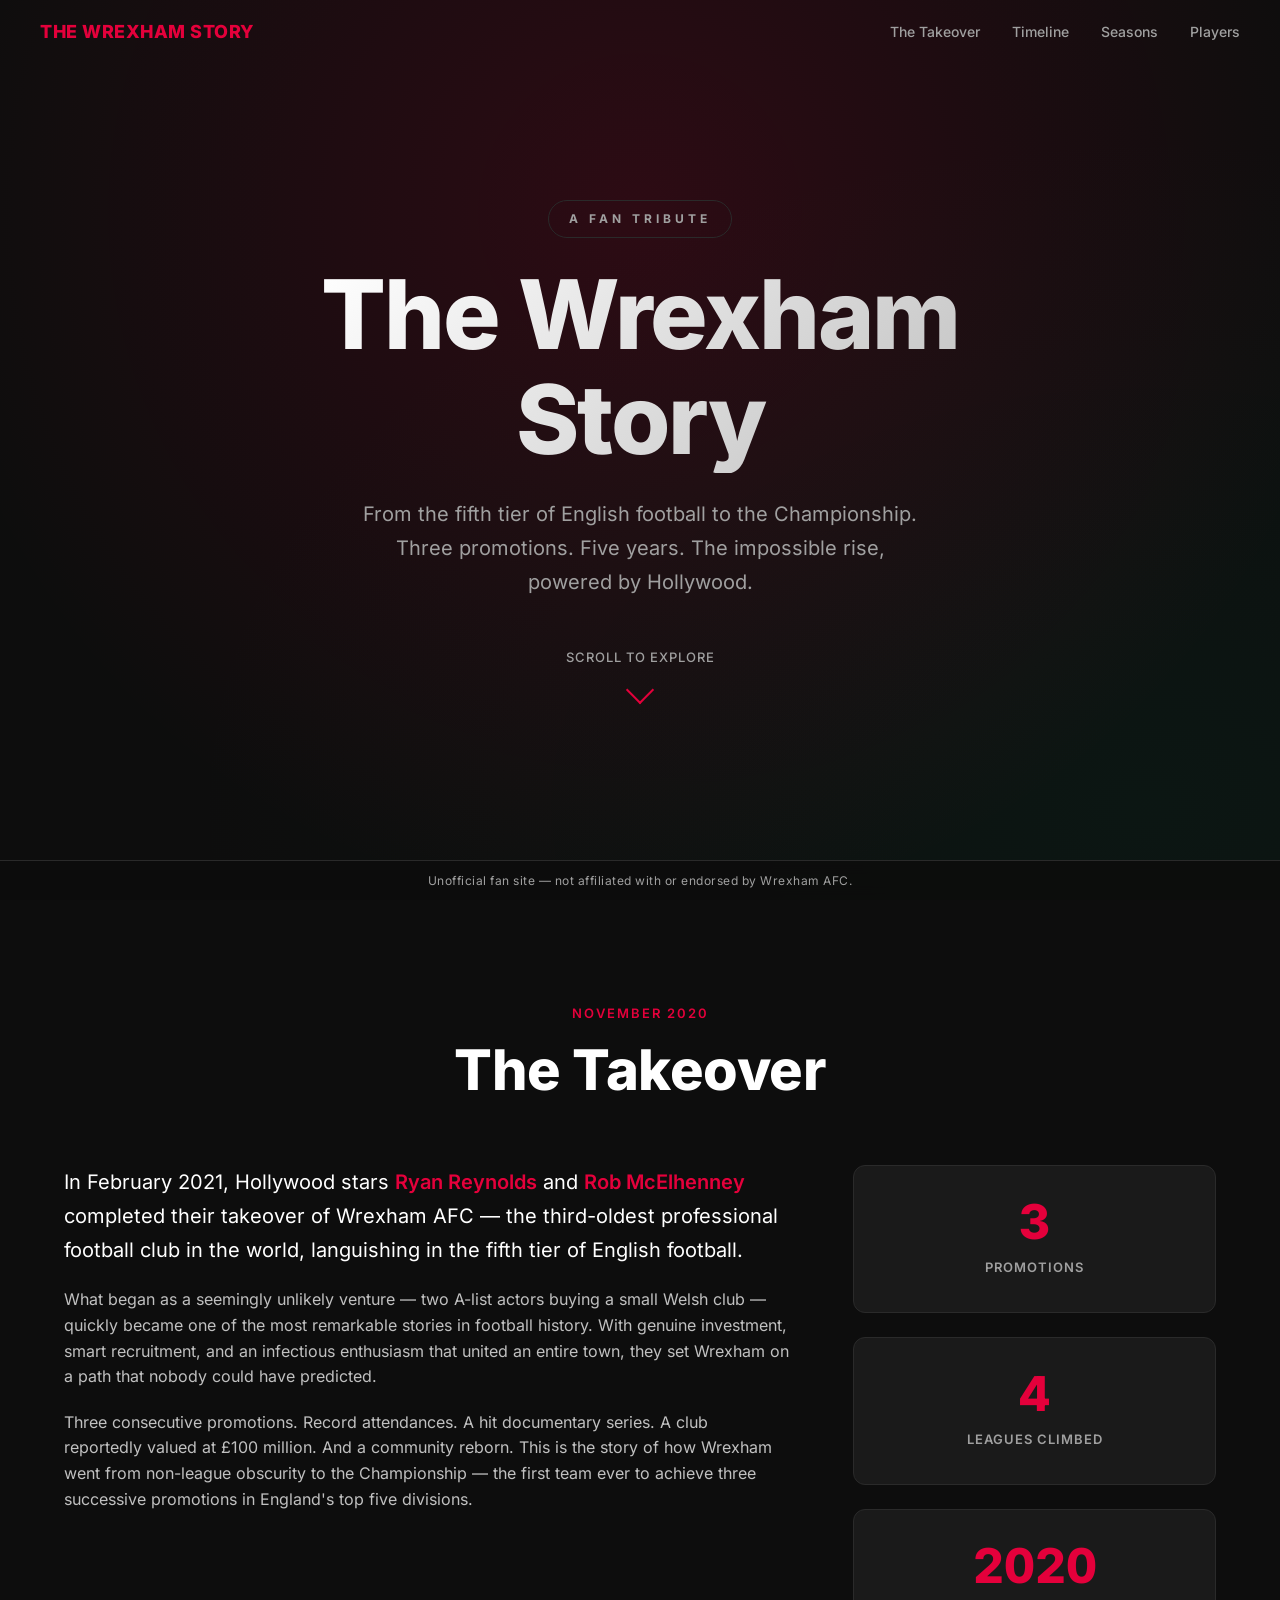
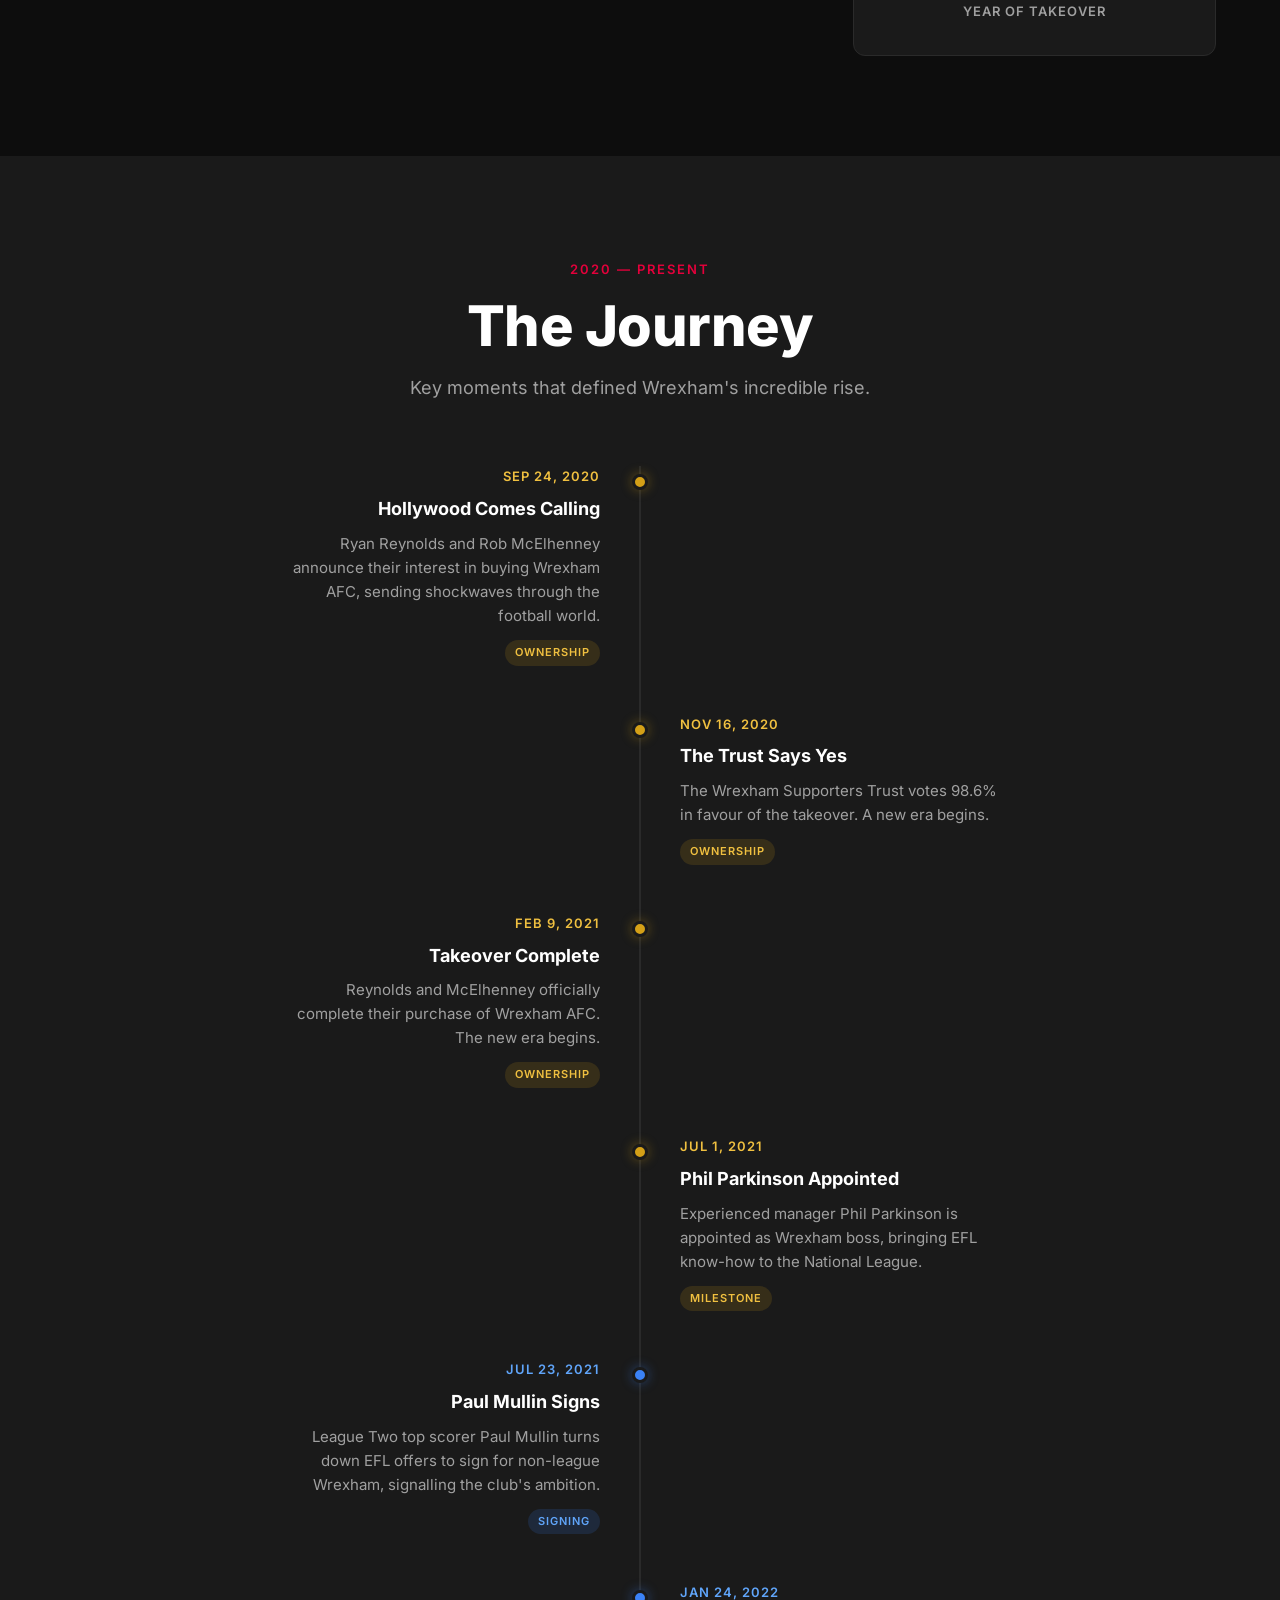
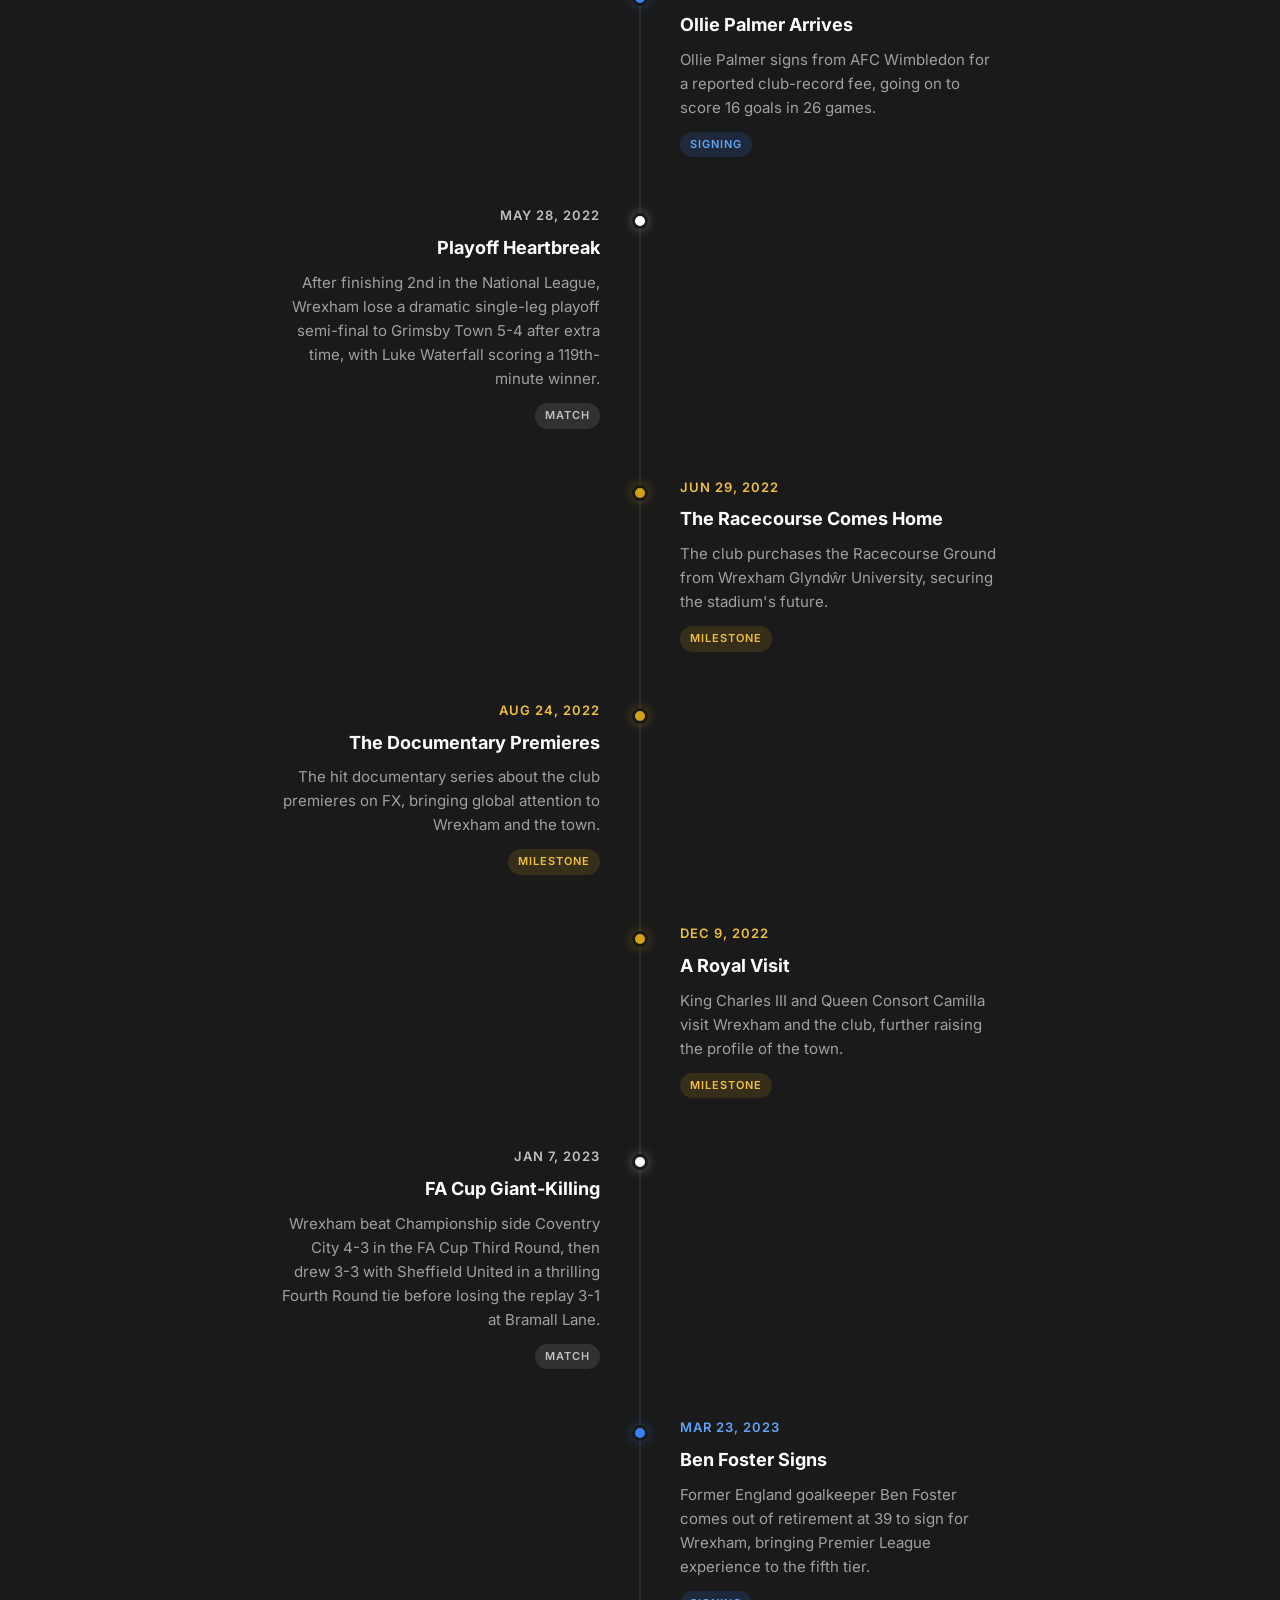
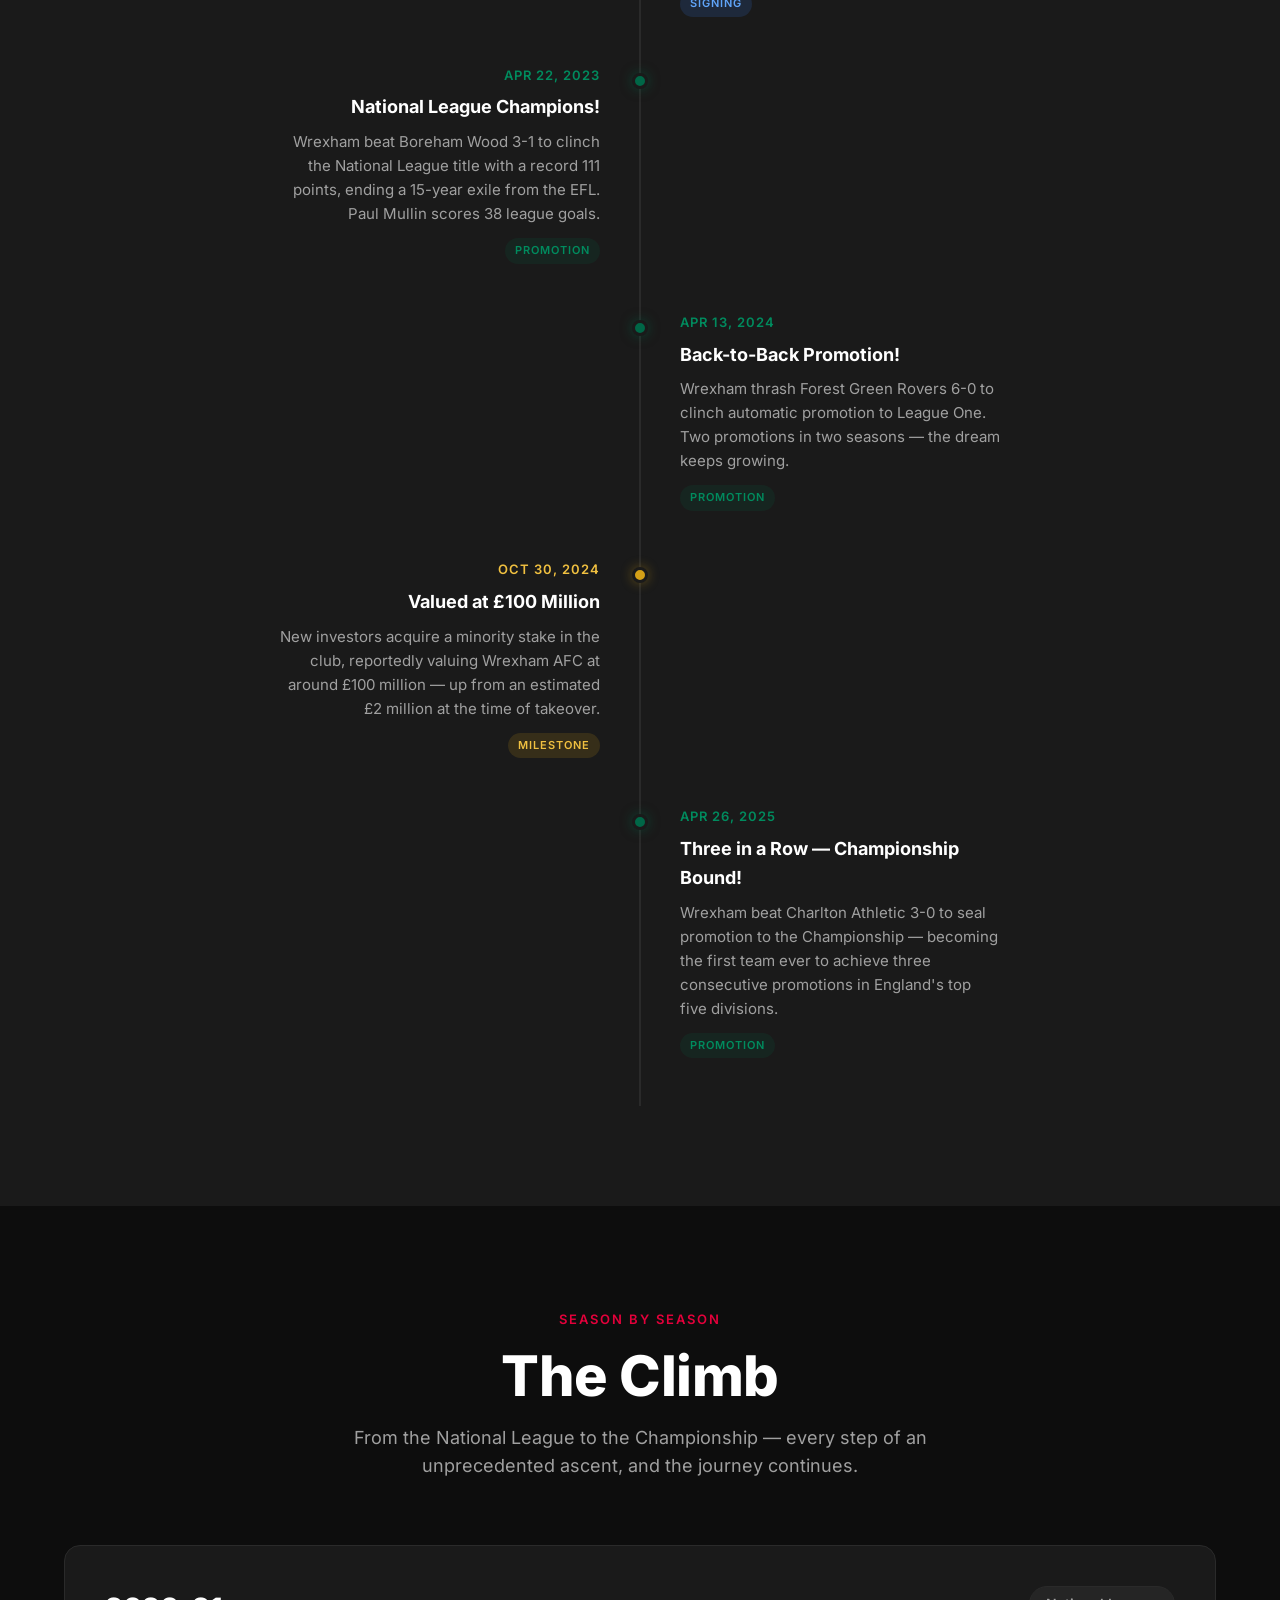
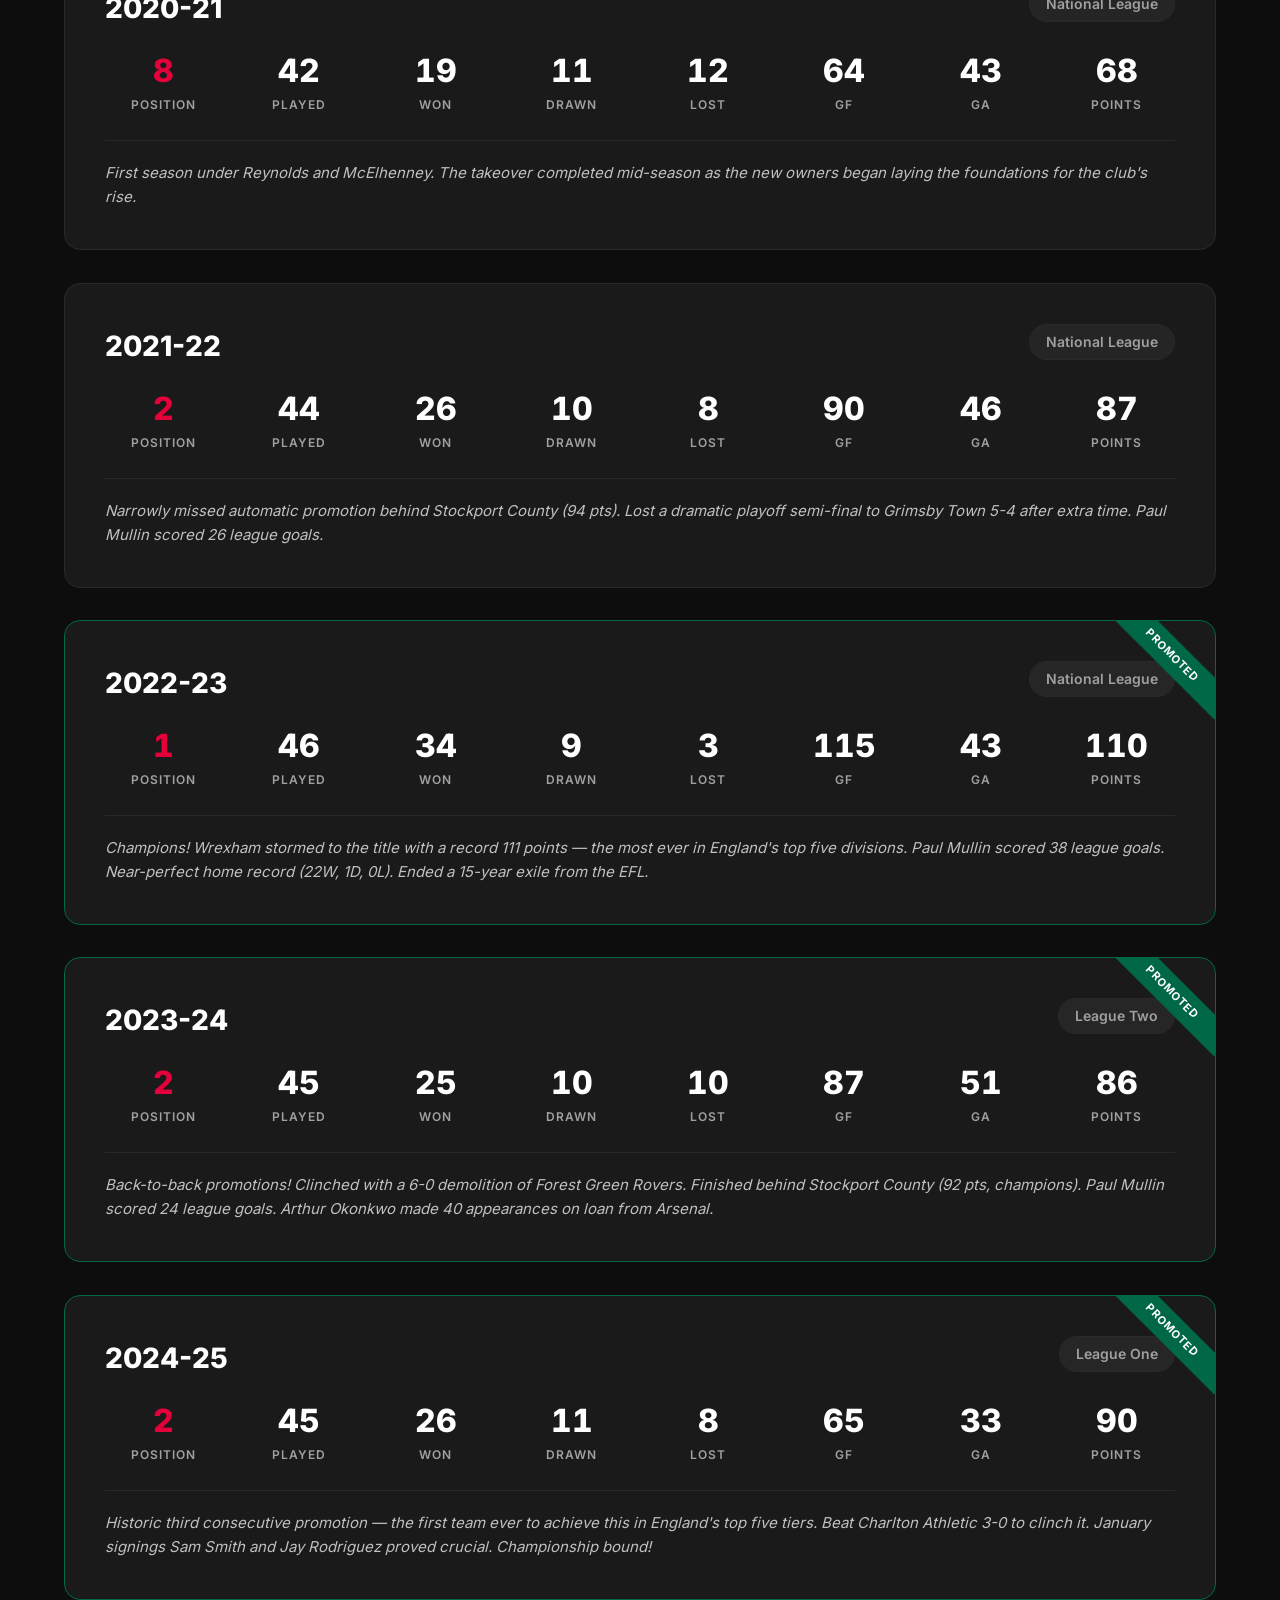
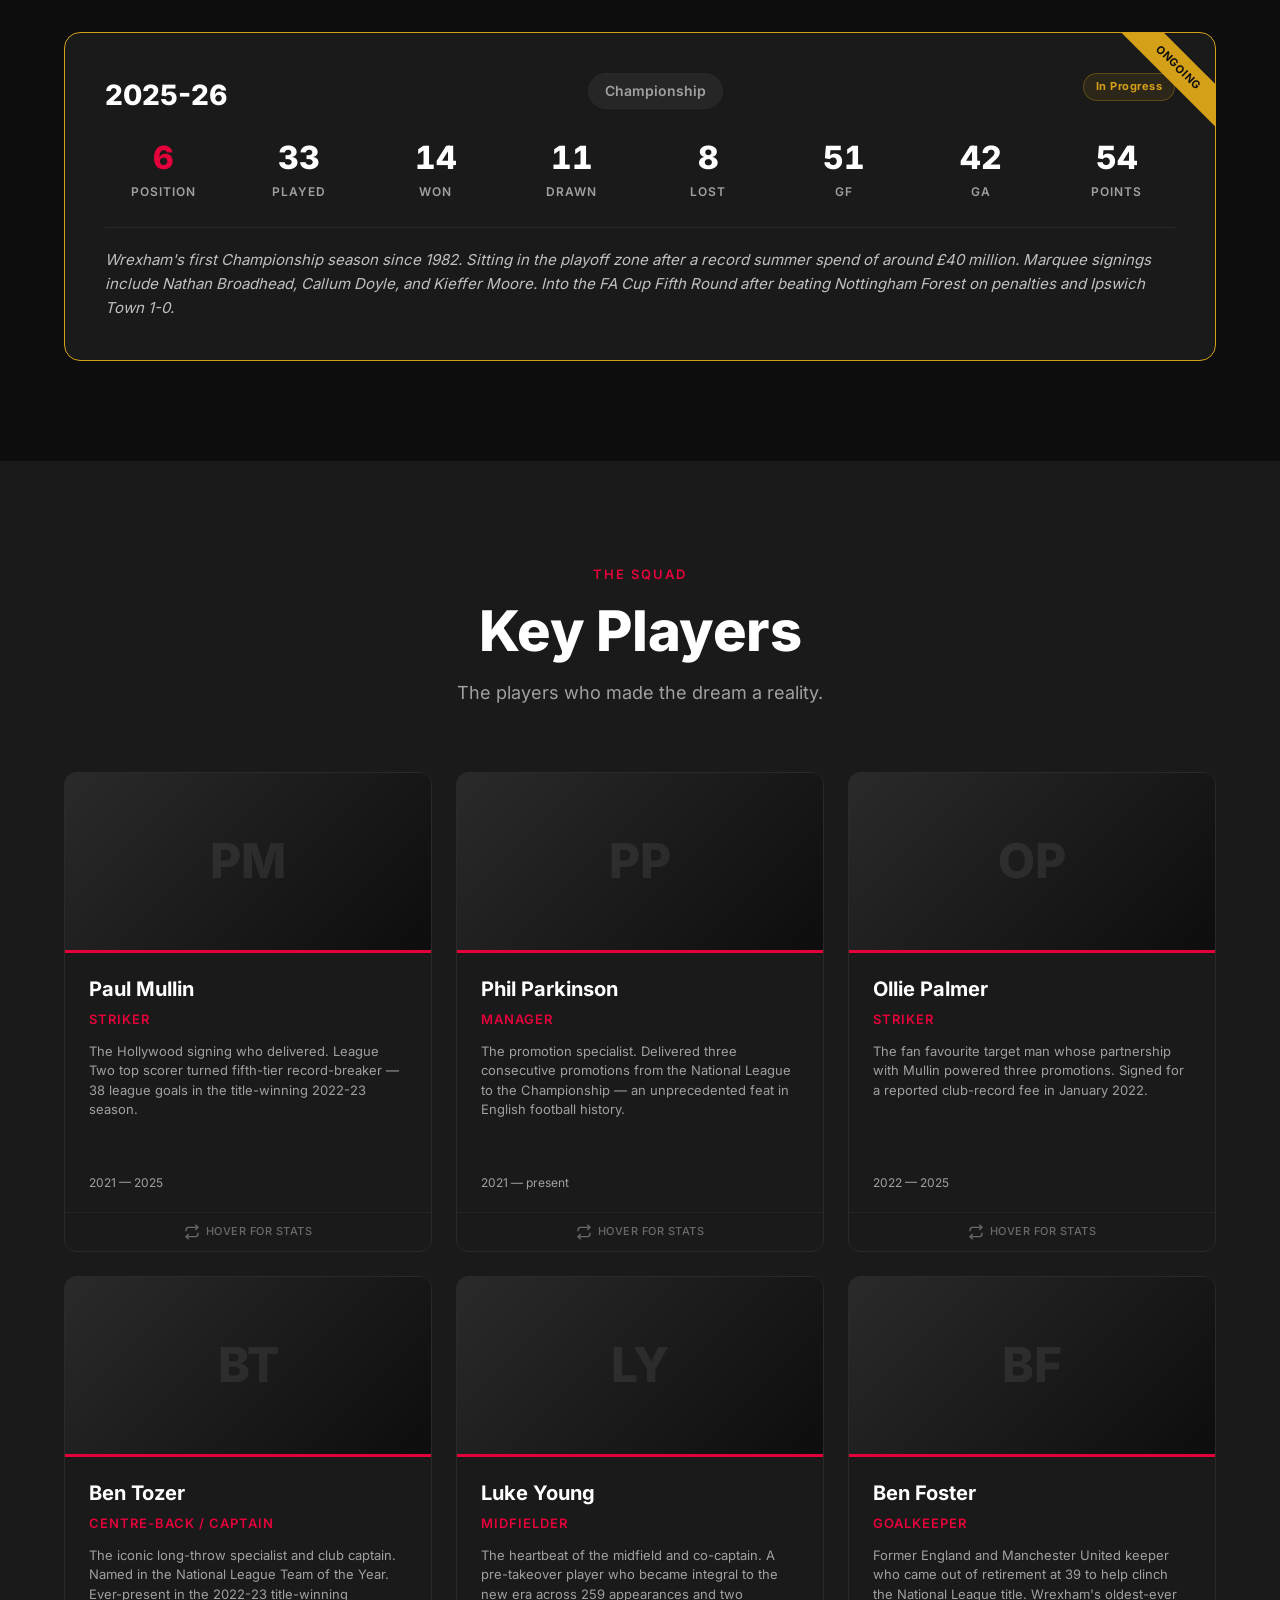
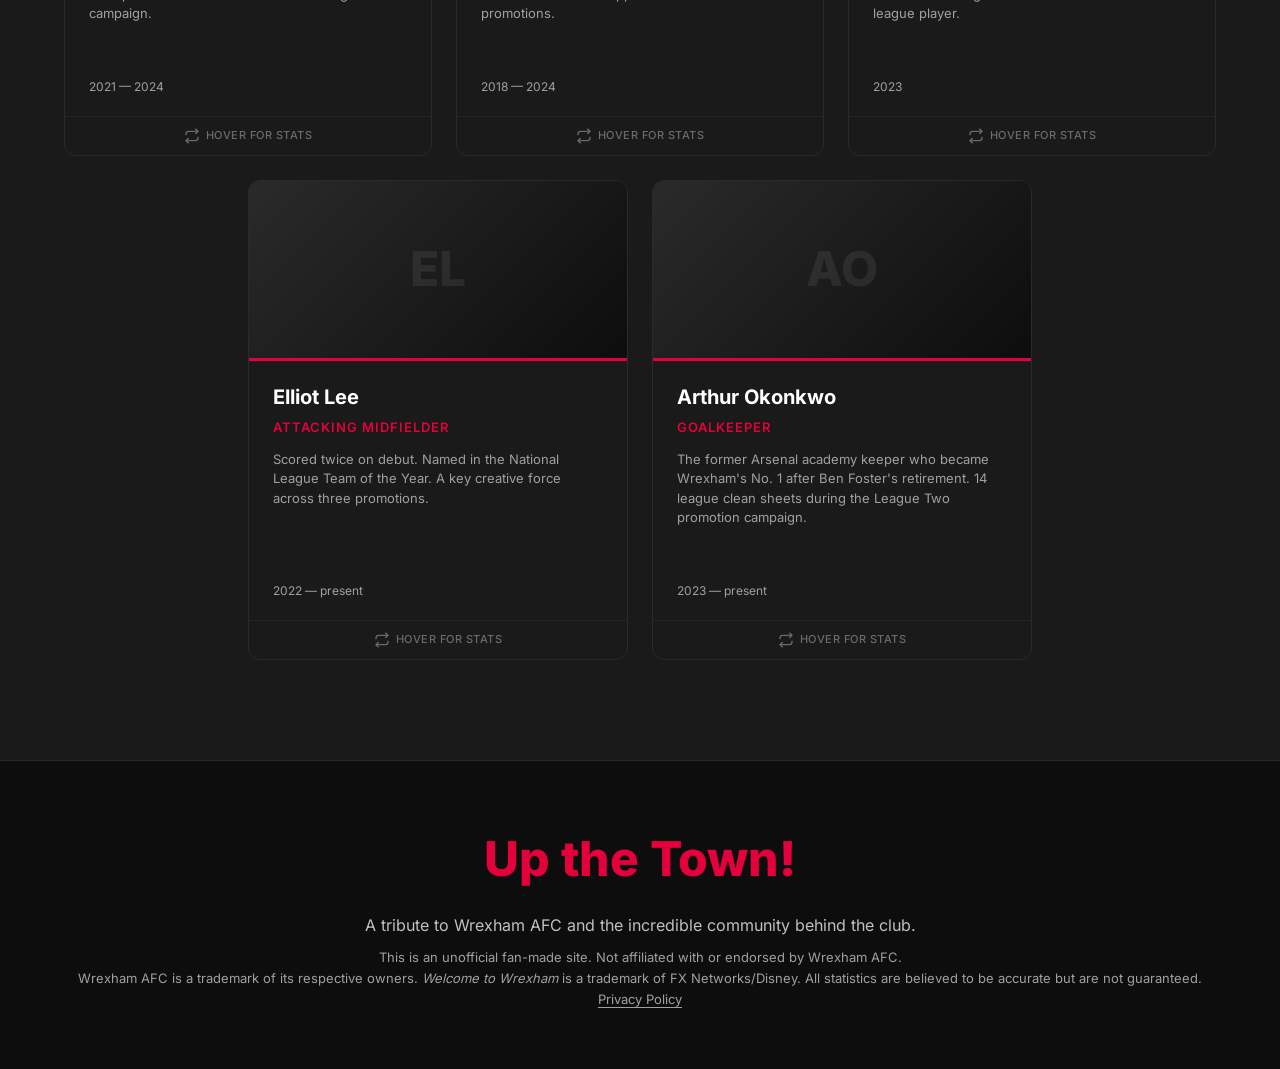
==== commit 54d40dd6: "Add SEO optimization: meta tags, structured data, sitemap, and caching - Add Open Graph and Twitter " ====
--- a/index.html
+++ b/index.html
@@ -5,9 +5,41 @@
   <meta name="viewport" content="width=device-width, initial-scale=1.0">
   <title>The Wrexham Story — An Unofficial Fan Tribute</title>
   <meta name="description" content="An unofficial fan tribute documenting the incredible journey of Wrexham AFC since 2020. Three consecutive promotions from the National League to the Championship.">
+  <link rel="canonical" href="https://wrexham-story.pages.dev/">
+  <!-- Open Graph -->
+  <meta property="og:type" content="website">
+  <meta property="og:title" content="The Wrexham Story — An Unofficial Fan Tribute">
+  <meta property="og:description" content="Three consecutive promotions. Five years. The impossible rise of Wrexham AFC, powered by Hollywood.">
+  <meta property="og:url" content="https://wrexham-story.pages.dev/">
+  <meta property="og:site_name" content="The Wrexham Story">
+  <meta property="og:locale" content="en_GB">
+  <!-- Twitter Card -->
+  <meta name="twitter:card" content="summary_large_image">
+  <meta name="twitter:title" content="The Wrexham Story — An Unofficial Fan Tribute">
+  <meta name="twitter:description" content="Three consecutive promotions. Five years. The impossible rise of Wrexham AFC, powered by Hollywood.">
+  <!-- Favicon -->
+  <link rel="icon" href="favicon.svg" type="image/svg+xml">
   <link rel="stylesheet" href="css/fonts.css">
   <link rel="stylesheet" href="css/styles.css">
   <link rel="stylesheet" href="css/animations.css">
+  <!-- Structured Data -->
+  <script type="application/ld+json">
+  {
+    "@context": "https://schema.org",
+    "@type": "WebPage",
+    "name": "The Wrexham Story",
+    "description": "An unofficial fan tribute documenting the incredible journey of Wrexham AFC since 2020. Three consecutive promotions from the National League to the Championship.",
+    "url": "https://wrexham-story.pages.dev/",
+    "inLanguage": "en",
+    "about": {
+      "@type": "SportsTeam",
+      "name": "Wrexham AFC",
+      "sport": "Football",
+      "url": "https://www.wrexhamafc.co.uk"
+    },
+    "keywords": "Wrexham AFC, Ryan Reynolds, Rob McElhenney, football, promotions, Championship, National League"
+  }
+  </script>
 </head>
 <body>
 
@@ -95,6 +127,9 @@
       </div>
       <div class="timeline" id="timelineContainer">
         <!-- Populated by js/timeline.js -->
+        <noscript>
+          <p>Key moments: Hollywood takeover (2020), Paul Mullin signs (2021), National League title with record 111 points (2023), back-to-back promotion to League One (2024), historic third consecutive promotion to Championship (2025).</p>
+        </noscript>
       </div>
     </div>
   </section>
@@ -109,6 +144,9 @@
       </div>
       <div class="seasons" id="seasonsContainer">
         <!-- Populated by js/seasons.js -->
+        <noscript>
+          <p>Wrexham AFC seasons: 2020-21 National League (8th), 2021-22 National League (2nd), 2022-23 National League Champions (1st, 111 pts), 2023-24 League Two (2nd, promoted), 2024-25 League One (2nd, promoted), 2025-26 Championship (ongoing).</p>
+        </noscript>
       </div>
     </div>
   </section>
@@ -123,6 +161,9 @@
       </div>
       <div class="players" id="playersContainer">
         <!-- Populated by js/players.js -->
+        <noscript>
+          <p>Key players: Paul Mullin (170 apps, 108 goals), Phil Parkinson (Manager), Ollie Palmer (156 apps, 46 goals), Ben Tozer (Captain), Luke Young (259 apps), Ben Foster, Elliot Lee (152 apps, 41 goals), Arthur Okonkwo (80 apps, 30 clean sheets).</p>
+        </noscript>
       </div>
     </div>
   </section>
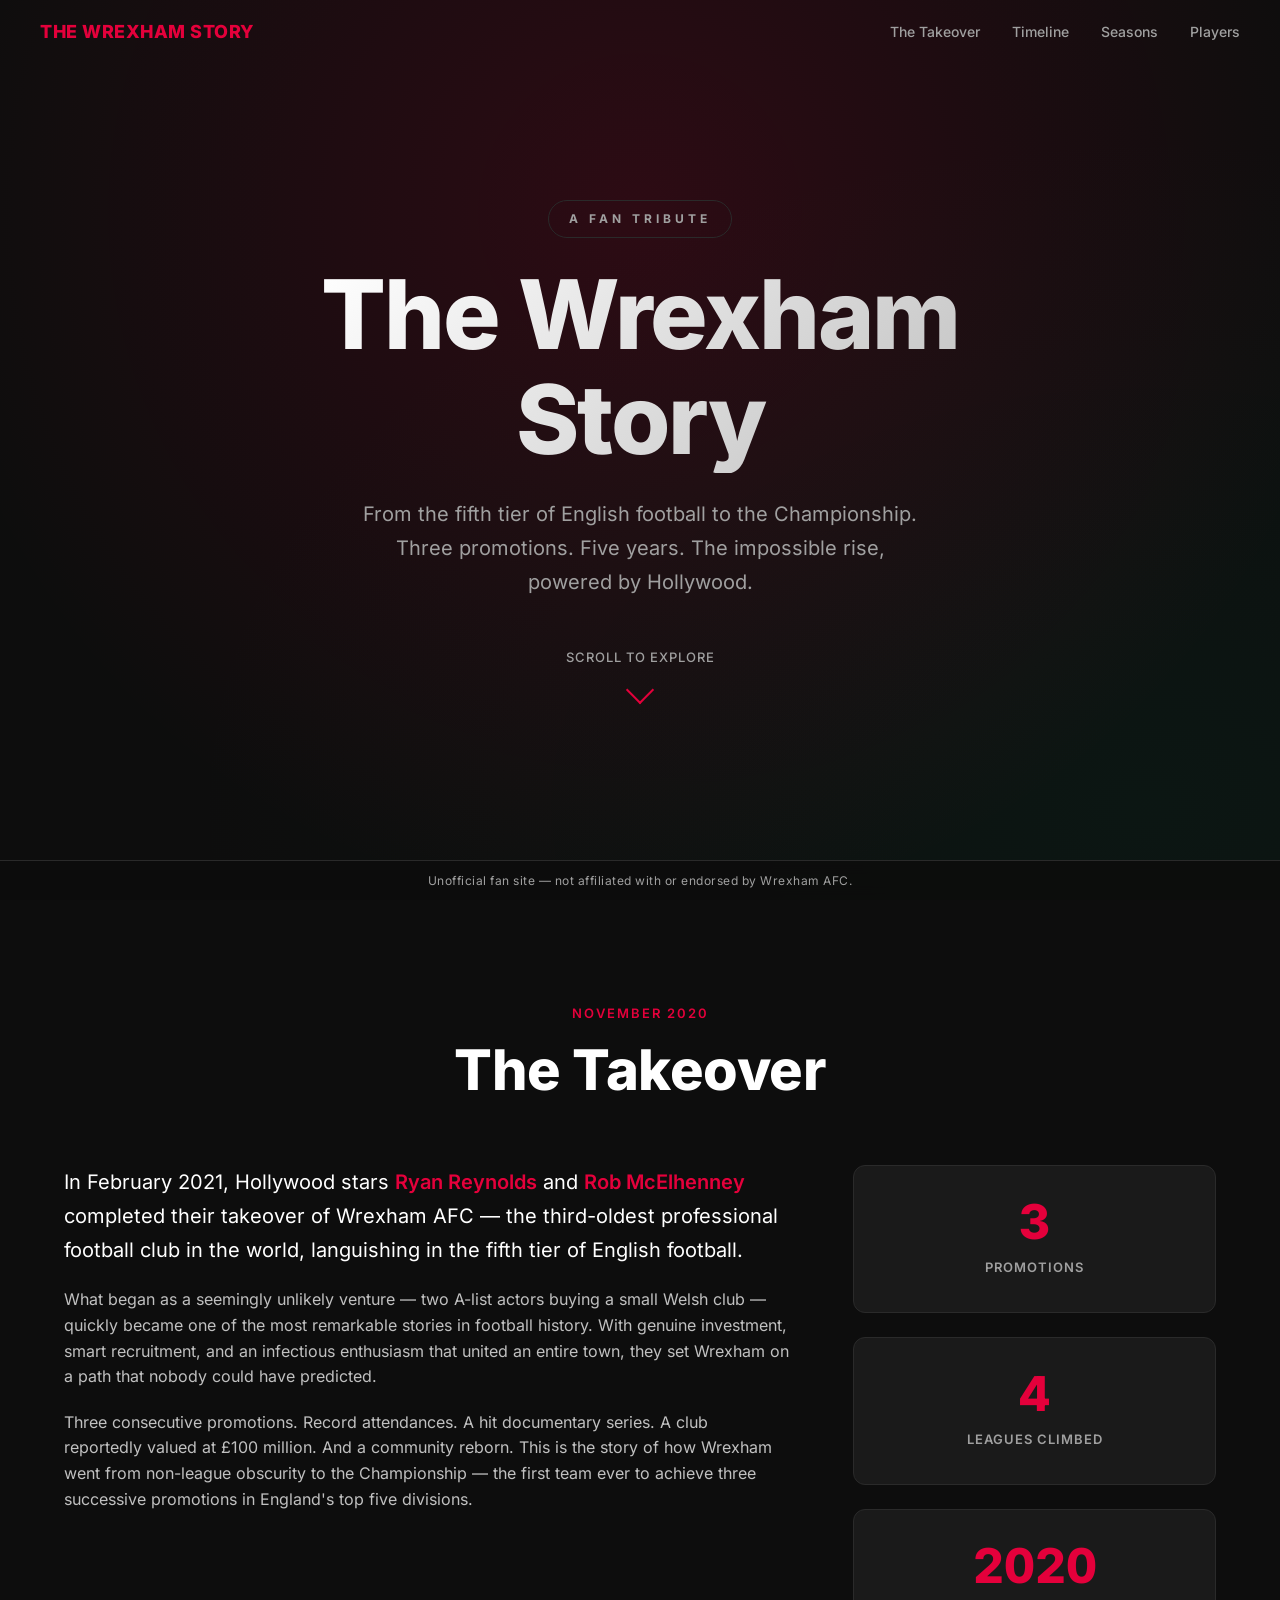
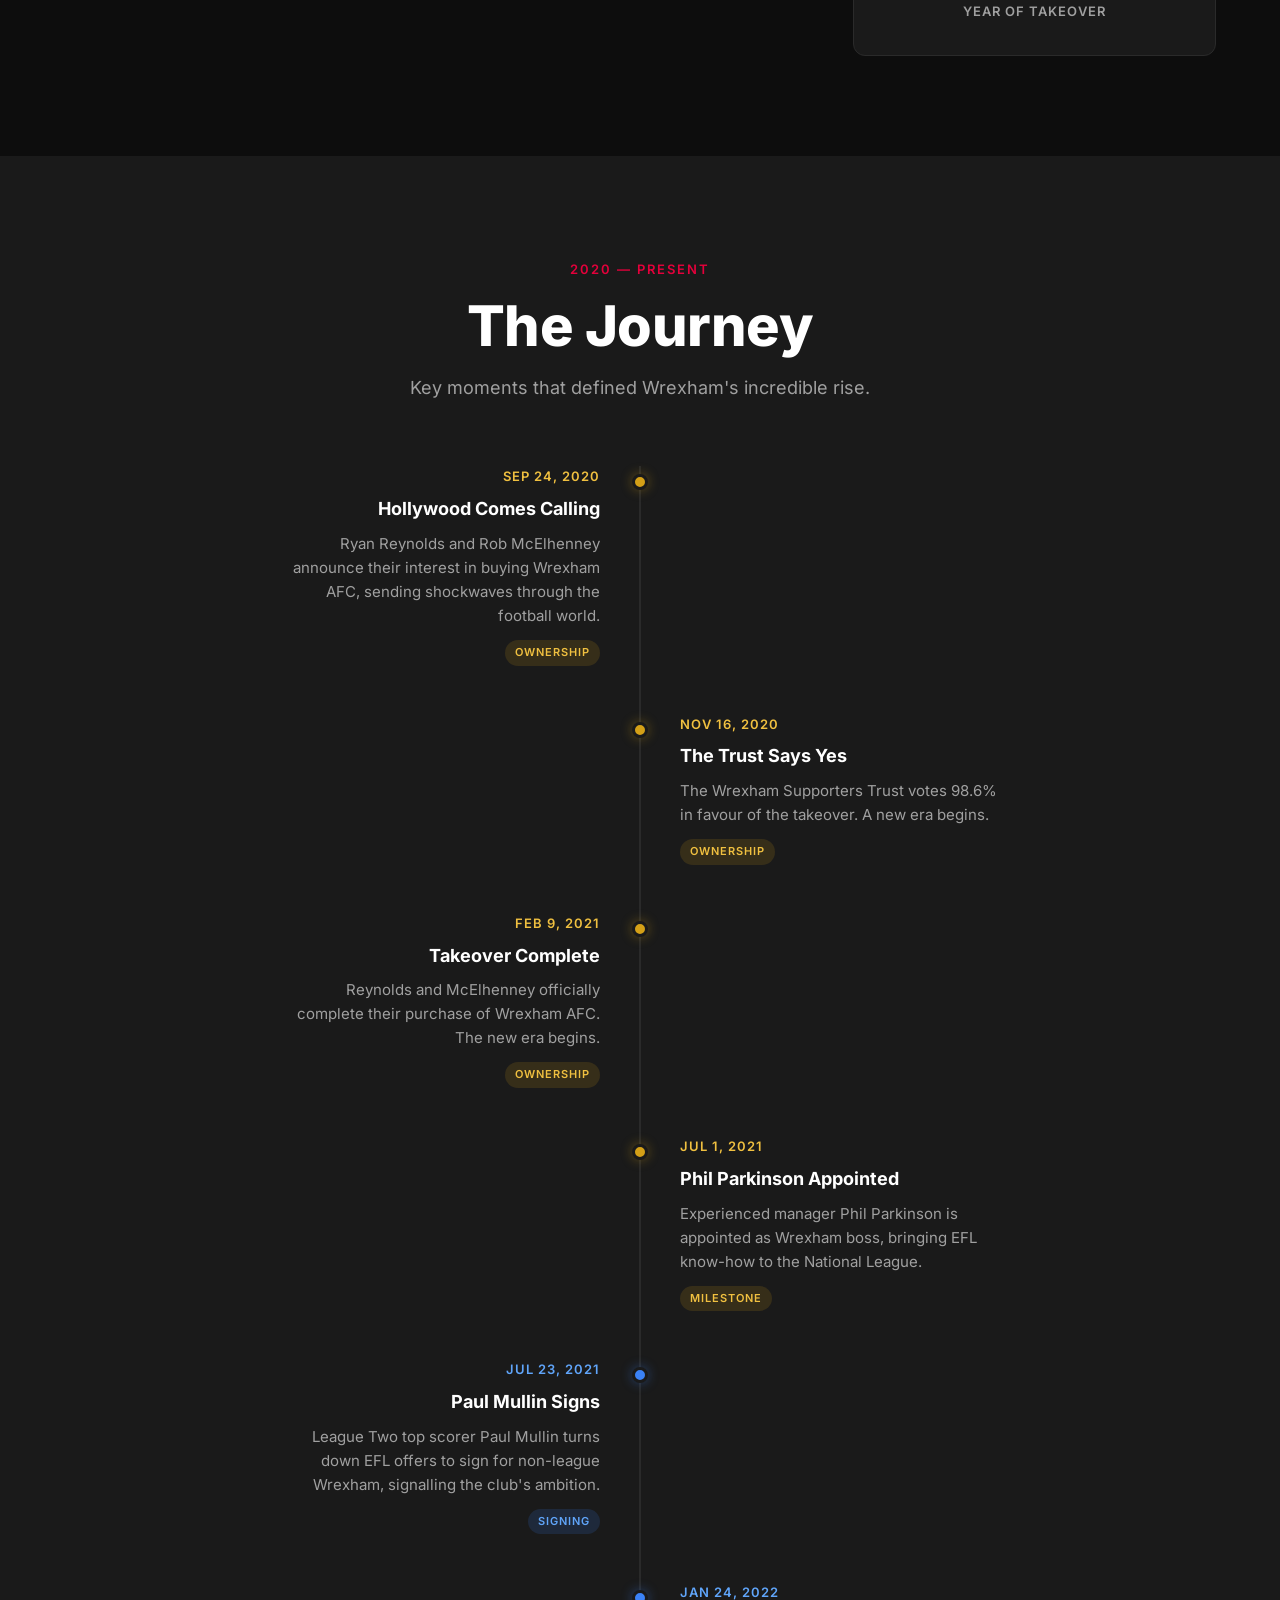
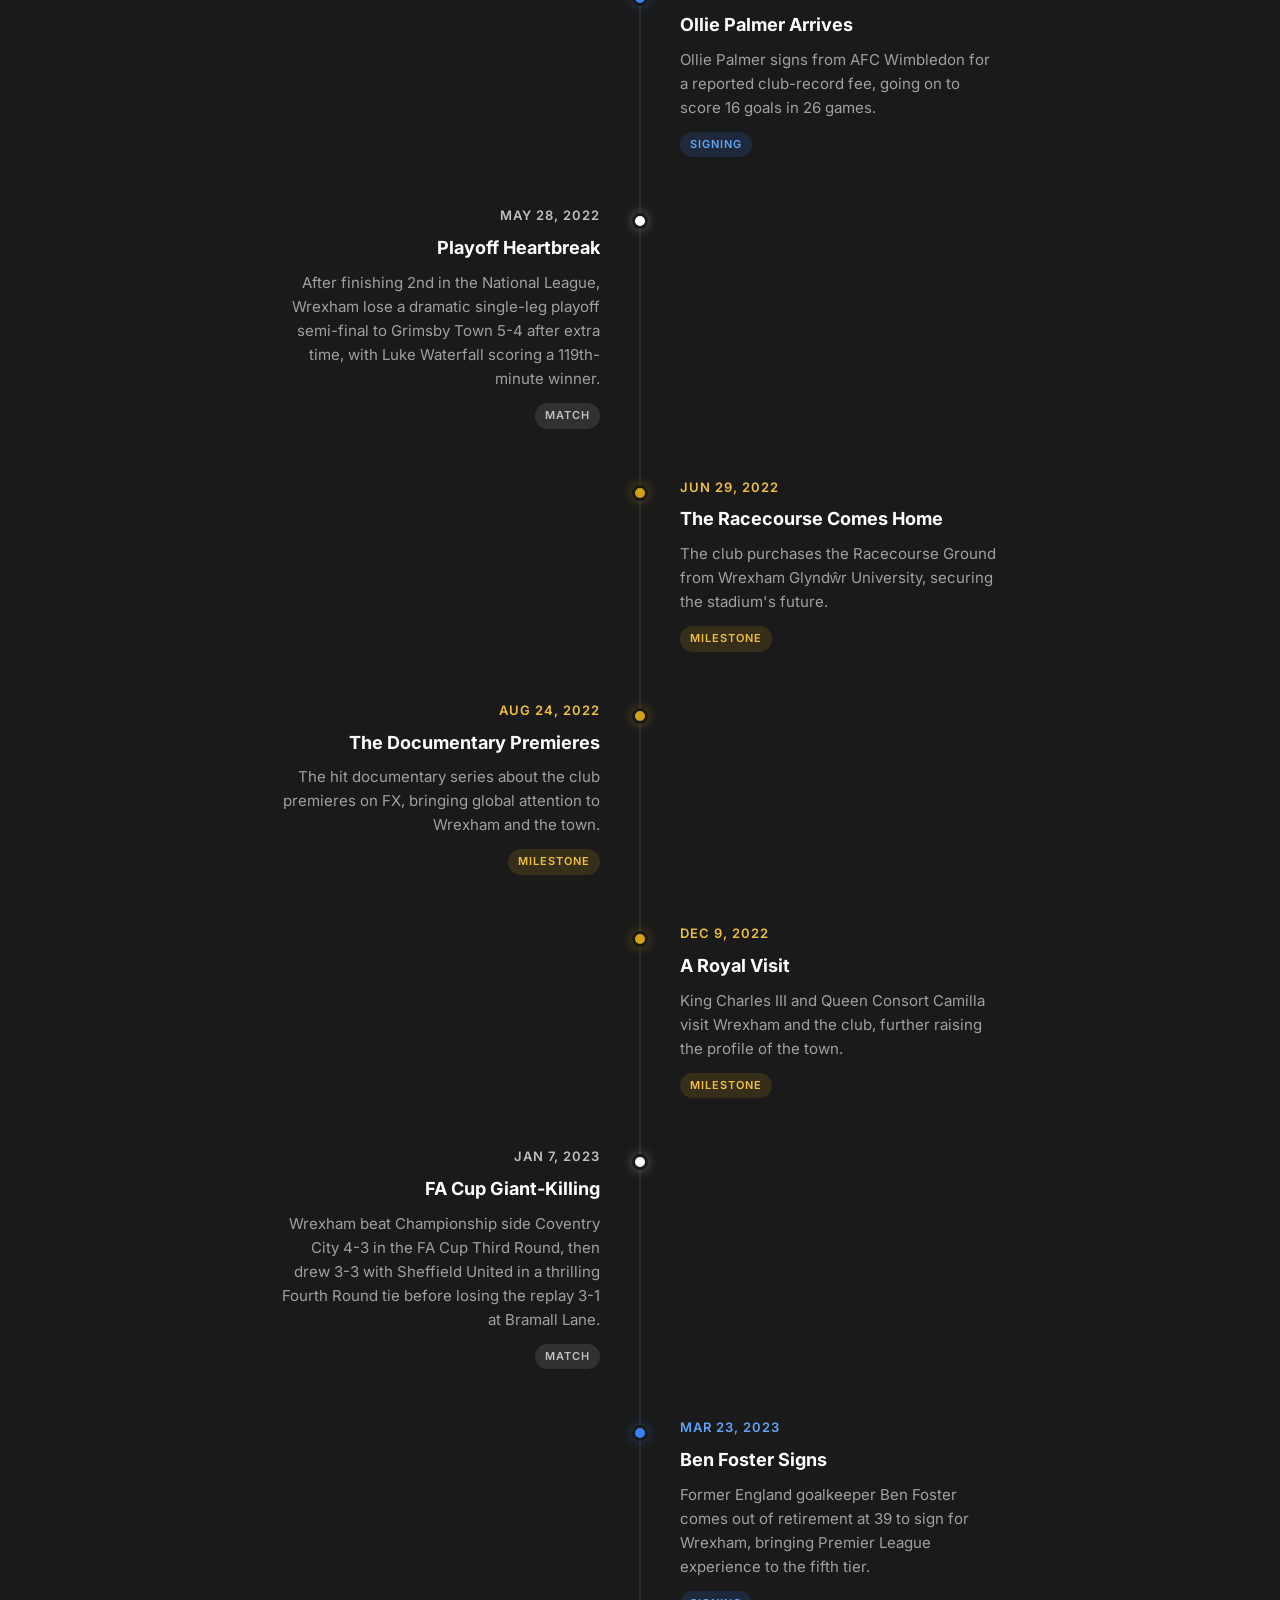
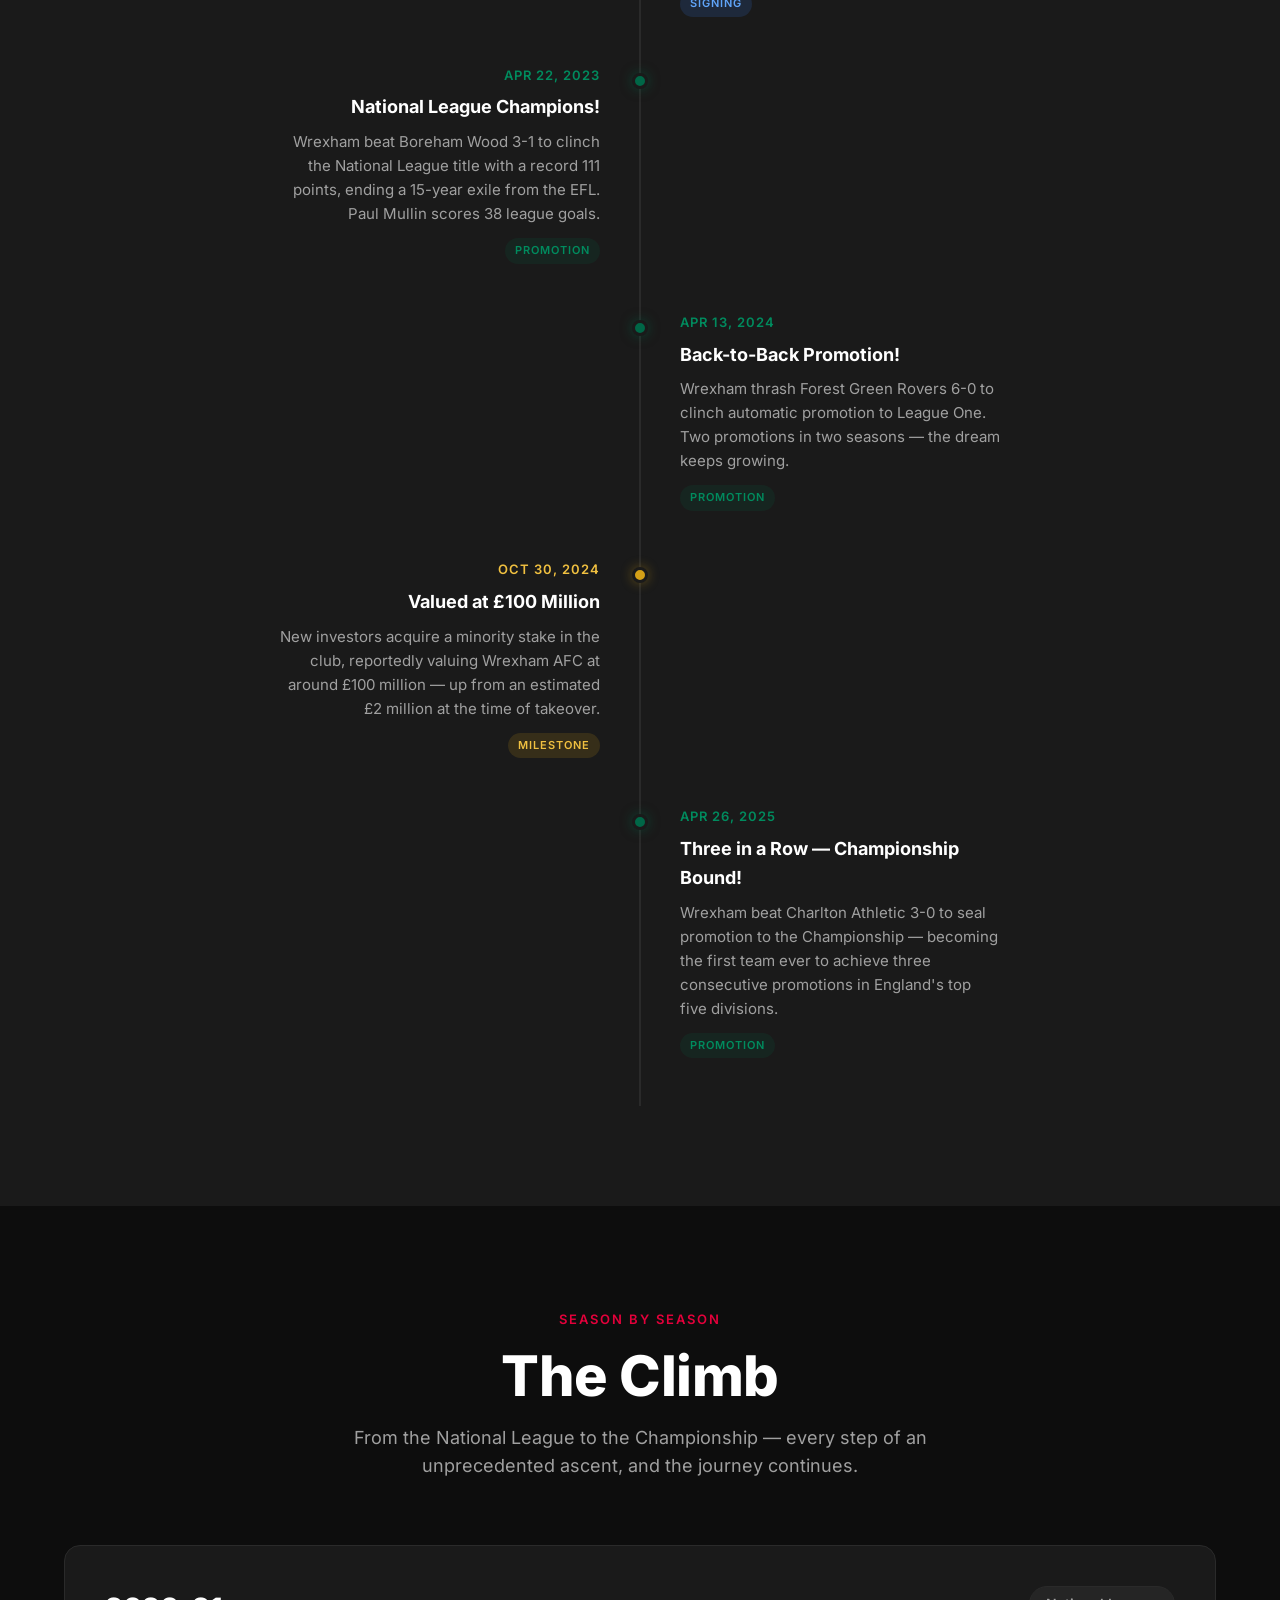
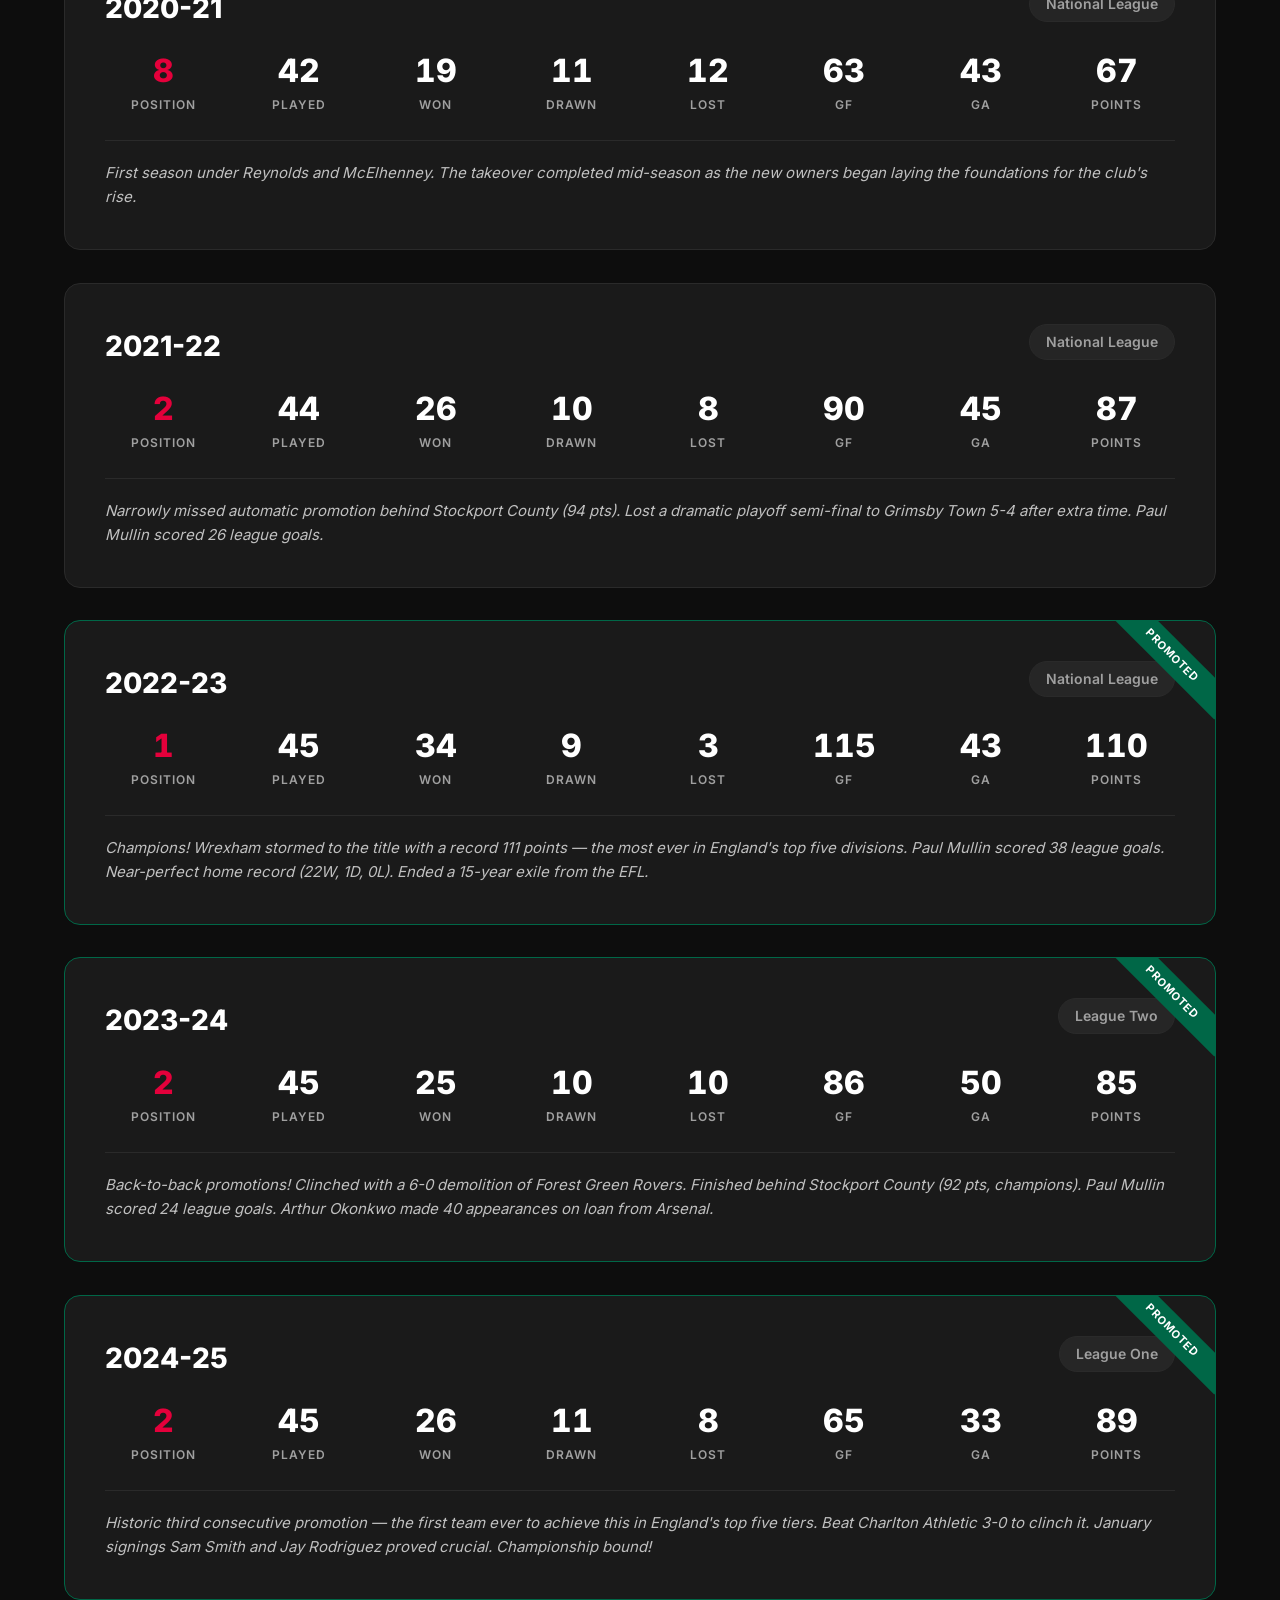
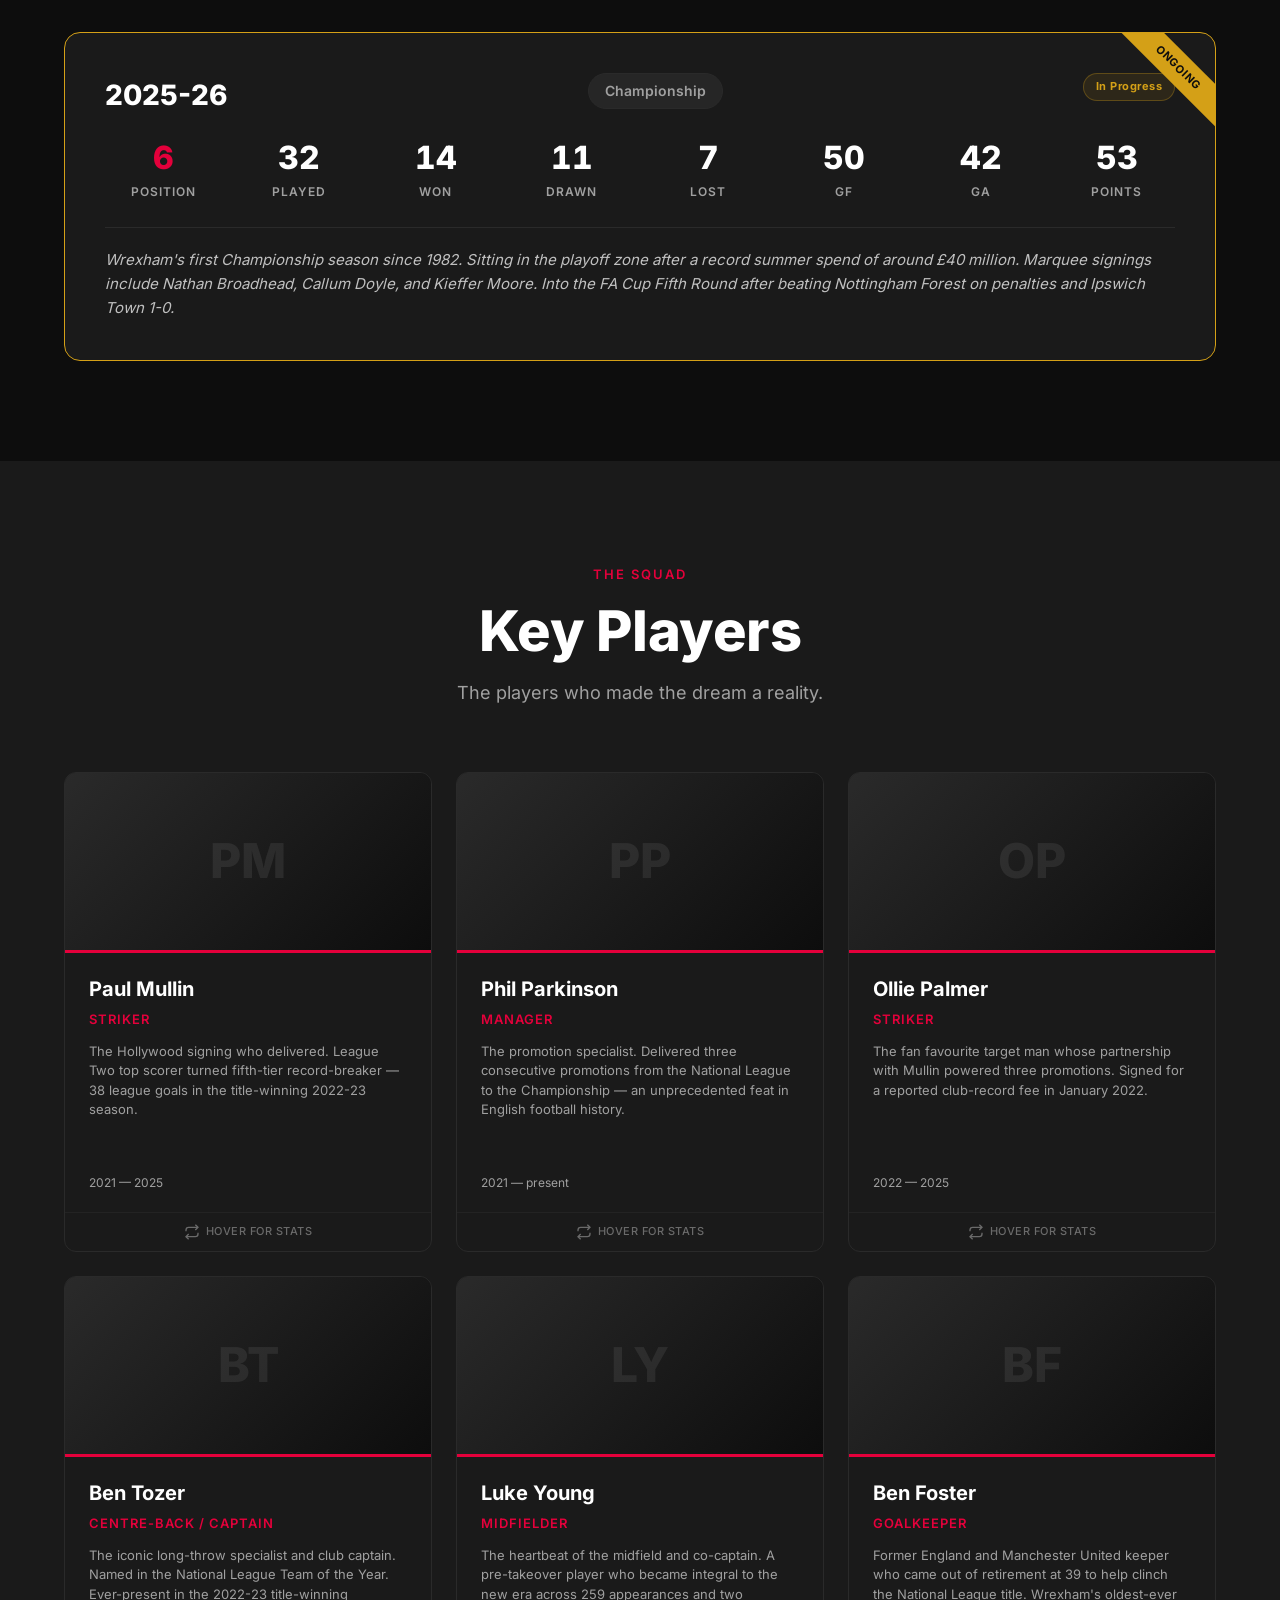
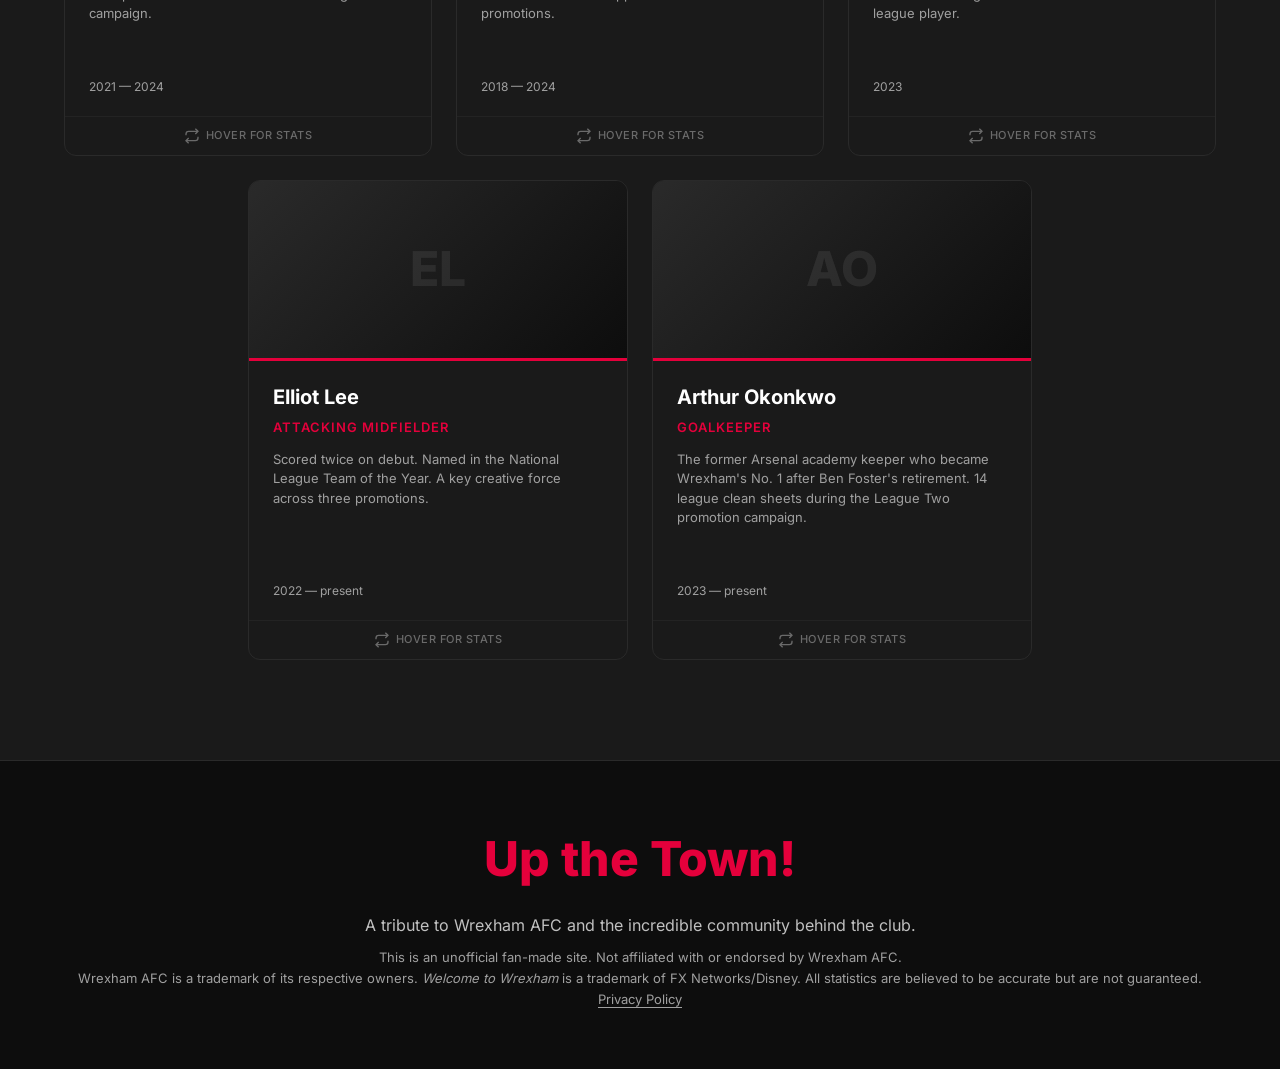
==== commit 5eac7426: "Fix canonical URLs to match actual Workers deployment Update all SEO URLs from wrexham-story.pages.d" ====
--- a/index.html
+++ b/index.html
@@ -5,12 +5,12 @@
   <meta name="viewport" content="width=device-width, initial-scale=1.0">
   <title>The Wrexham Story — An Unofficial Fan Tribute</title>
   <meta name="description" content="An unofficial fan tribute documenting the incredible journey of Wrexham AFC since 2020. Three consecutive promotions from the National League to the Championship.">
-  <link rel="canonical" href="https://wrexham-story.pages.dev/">
+  <link rel="canonical" href="https://wrexham-story.nyikozoli.workers.dev/">
   <!-- Open Graph -->
   <meta property="og:type" content="website">
   <meta property="og:title" content="The Wrexham Story — An Unofficial Fan Tribute">
   <meta property="og:description" content="Three consecutive promotions. Five years. The impossible rise of Wrexham AFC, powered by Hollywood.">
-  <meta property="og:url" content="https://wrexham-story.pages.dev/">
+  <meta property="og:url" content="https://wrexham-story.nyikozoli.workers.dev/">
   <meta property="og:site_name" content="The Wrexham Story">
   <meta property="og:locale" content="en_GB">
   <!-- Twitter Card -->
@@ -29,7 +29,7 @@
     "@type": "WebPage",
     "name": "The Wrexham Story",
     "description": "An unofficial fan tribute documenting the incredible journey of Wrexham AFC since 2020. Three consecutive promotions from the National League to the Championship.",
-    "url": "https://wrexham-story.pages.dev/",
+    "url": "https://wrexham-story.nyikozoli.workers.dev/",
     "inLanguage": "en",
     "about": {
       "@type": "SportsTeam",
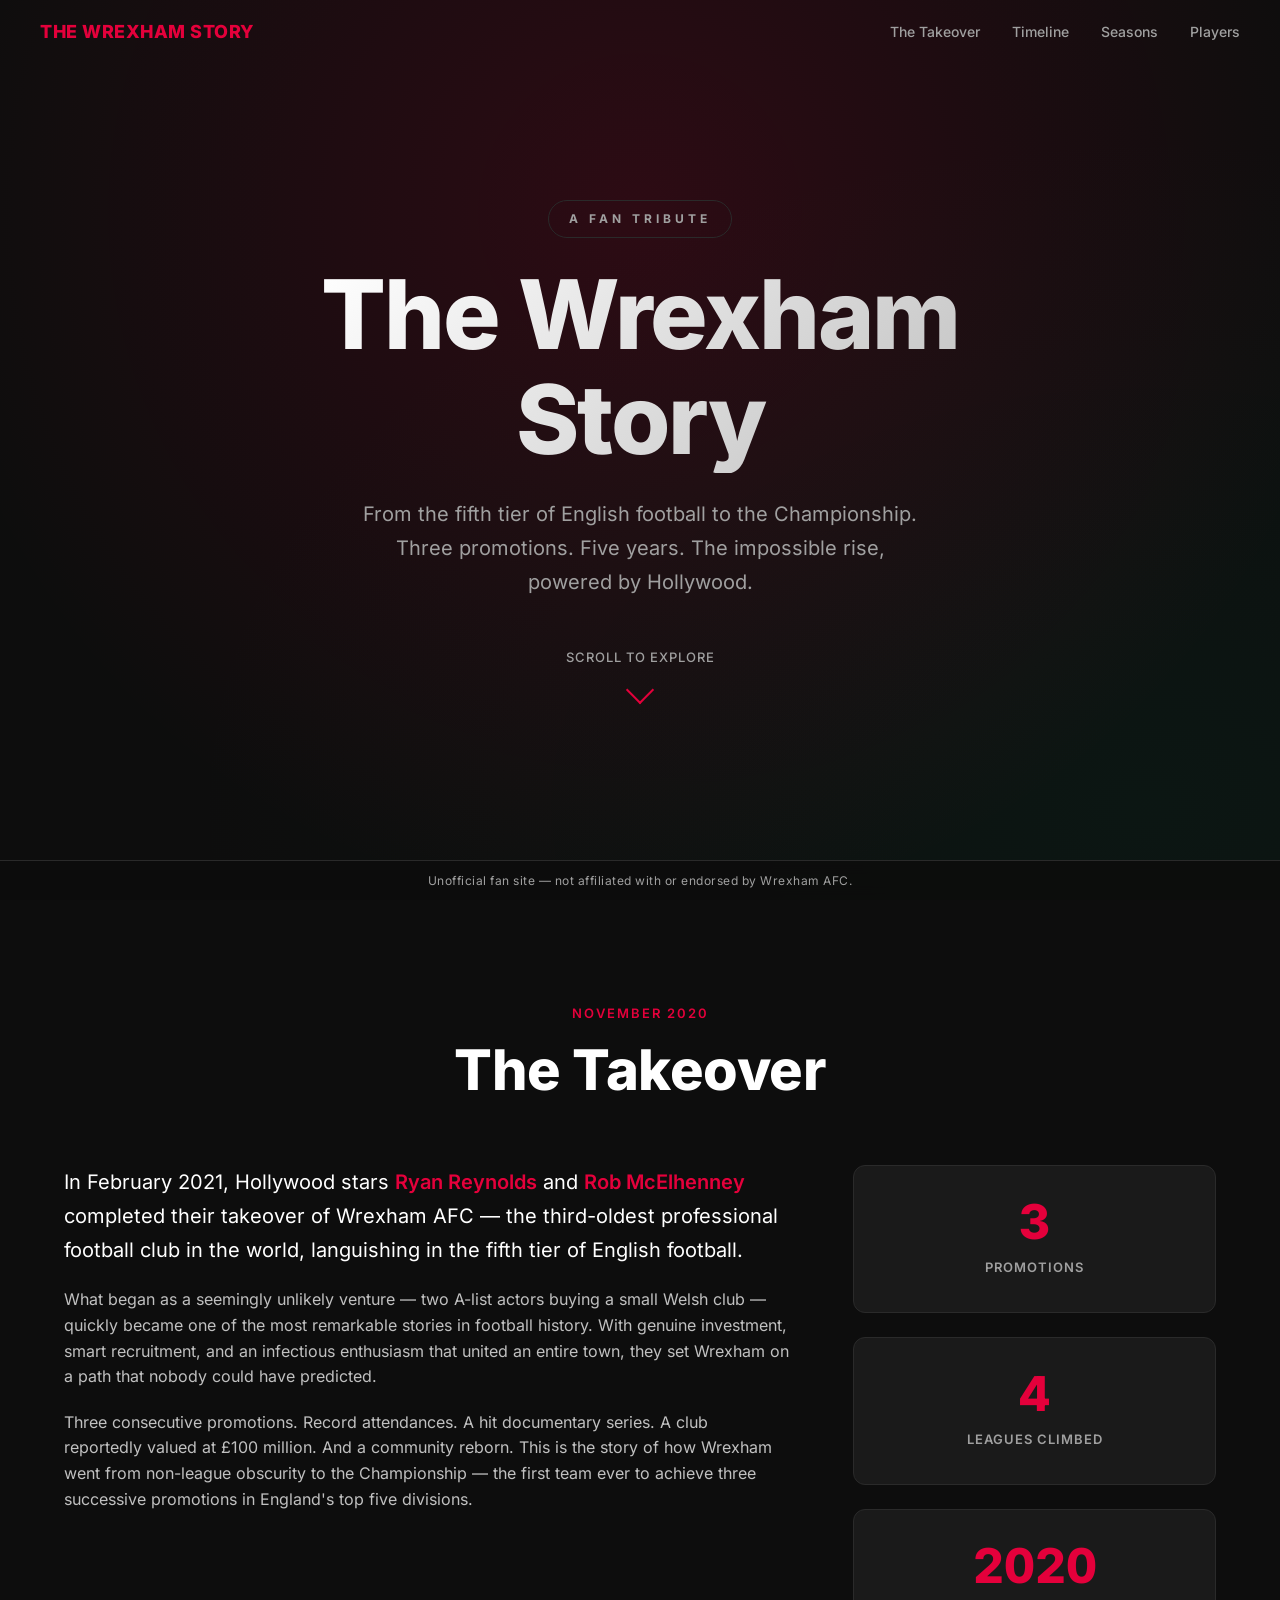
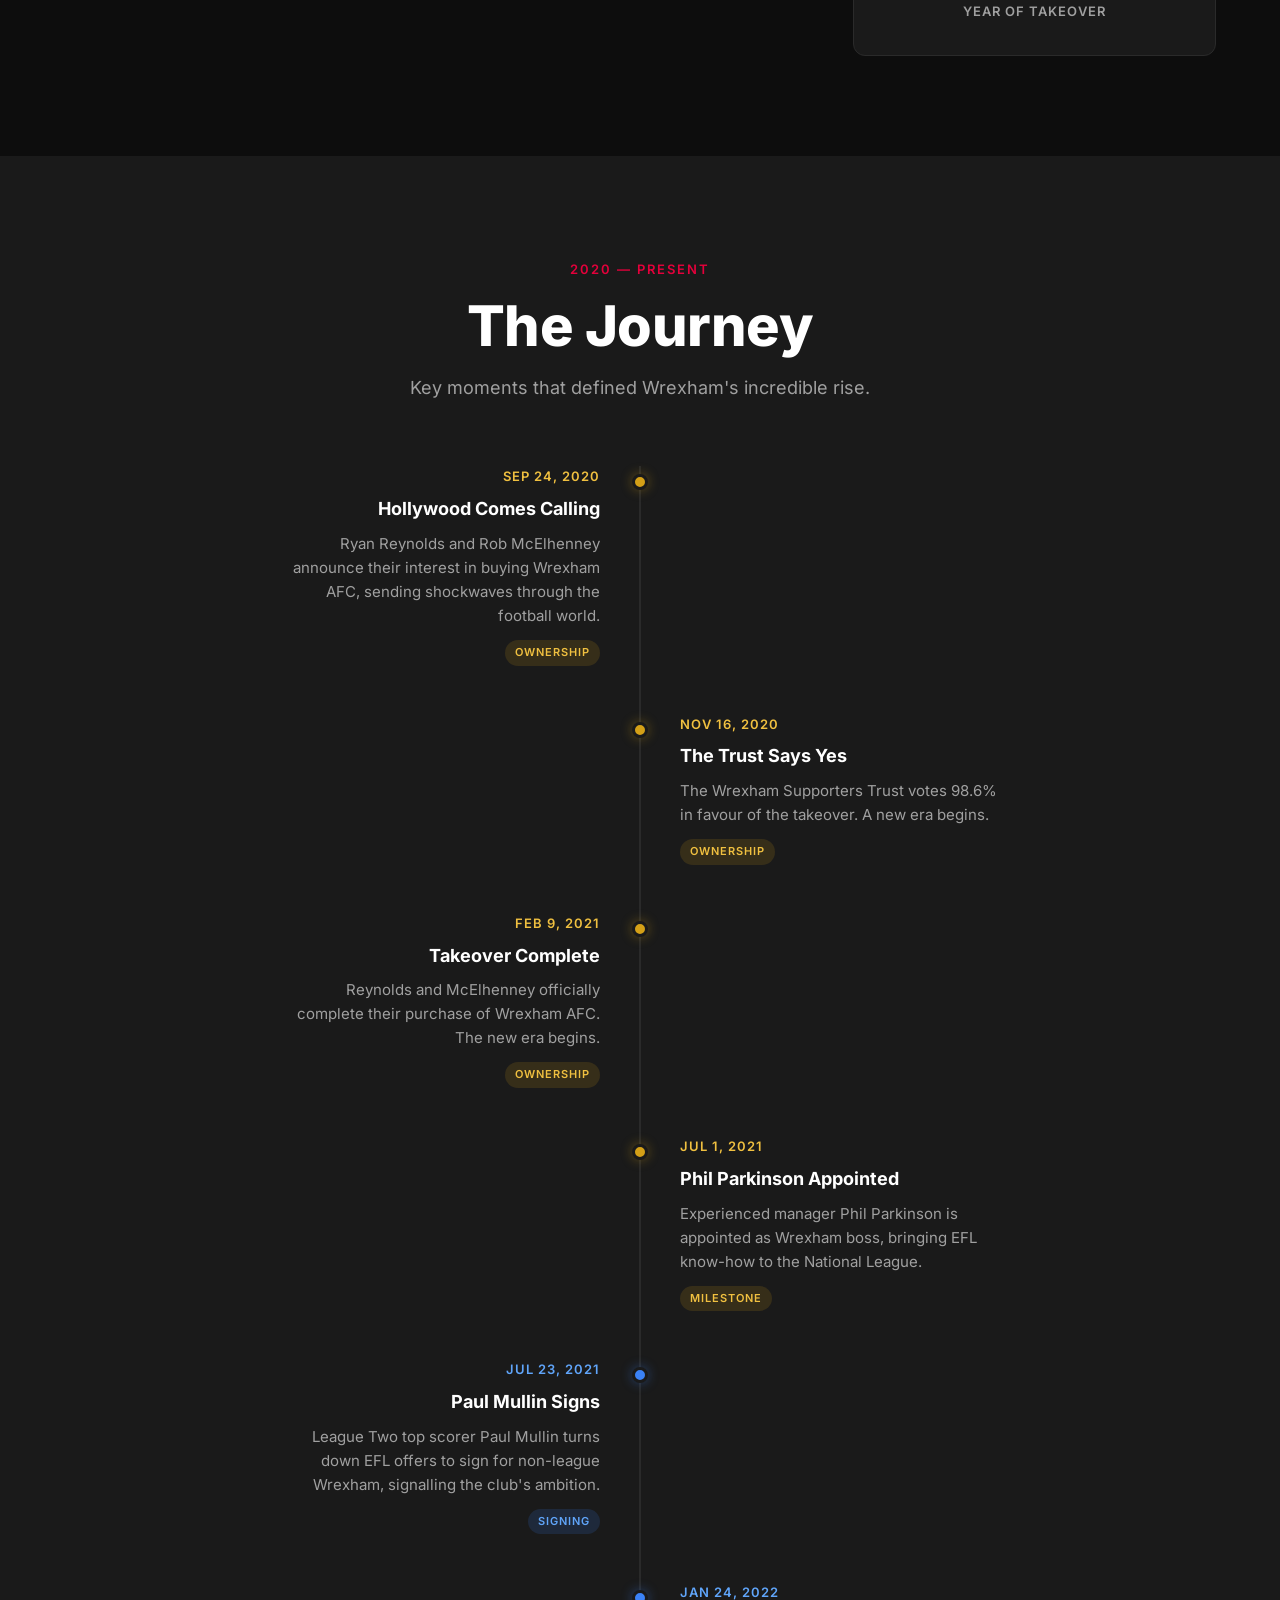
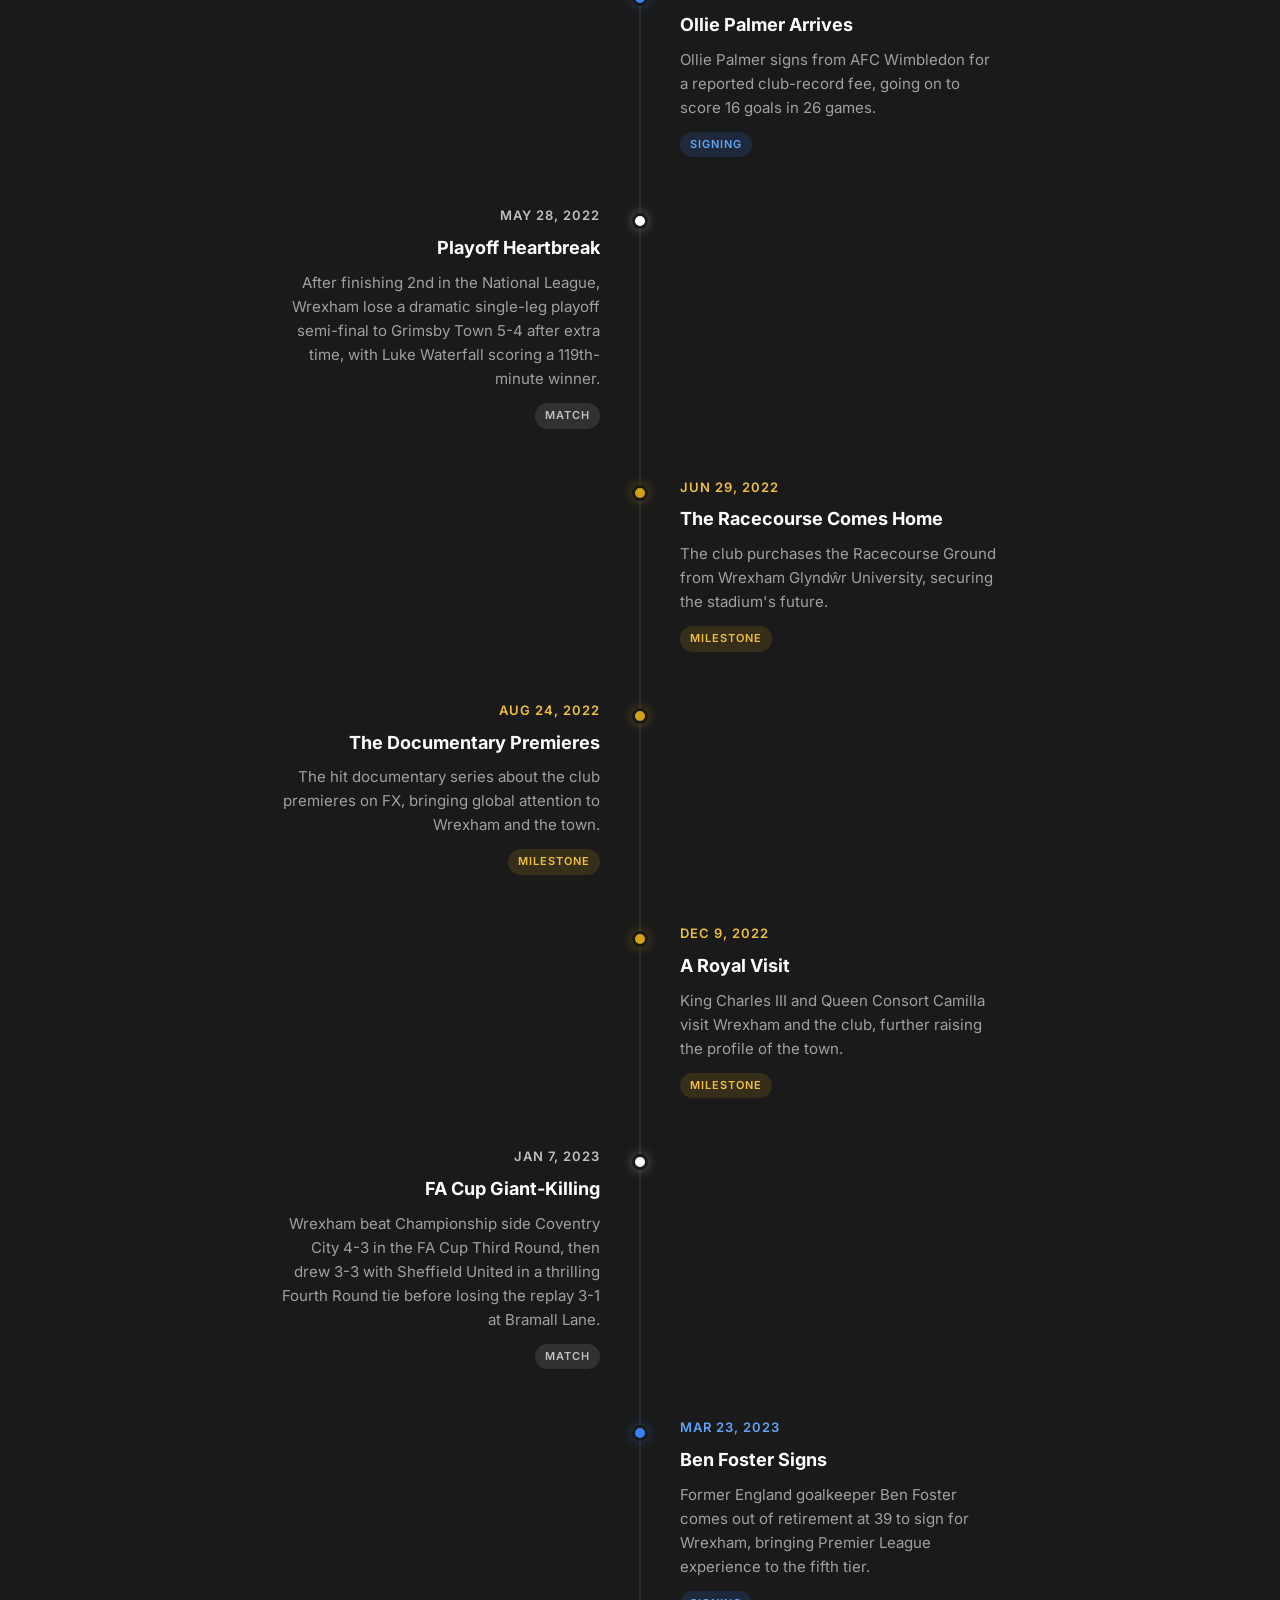
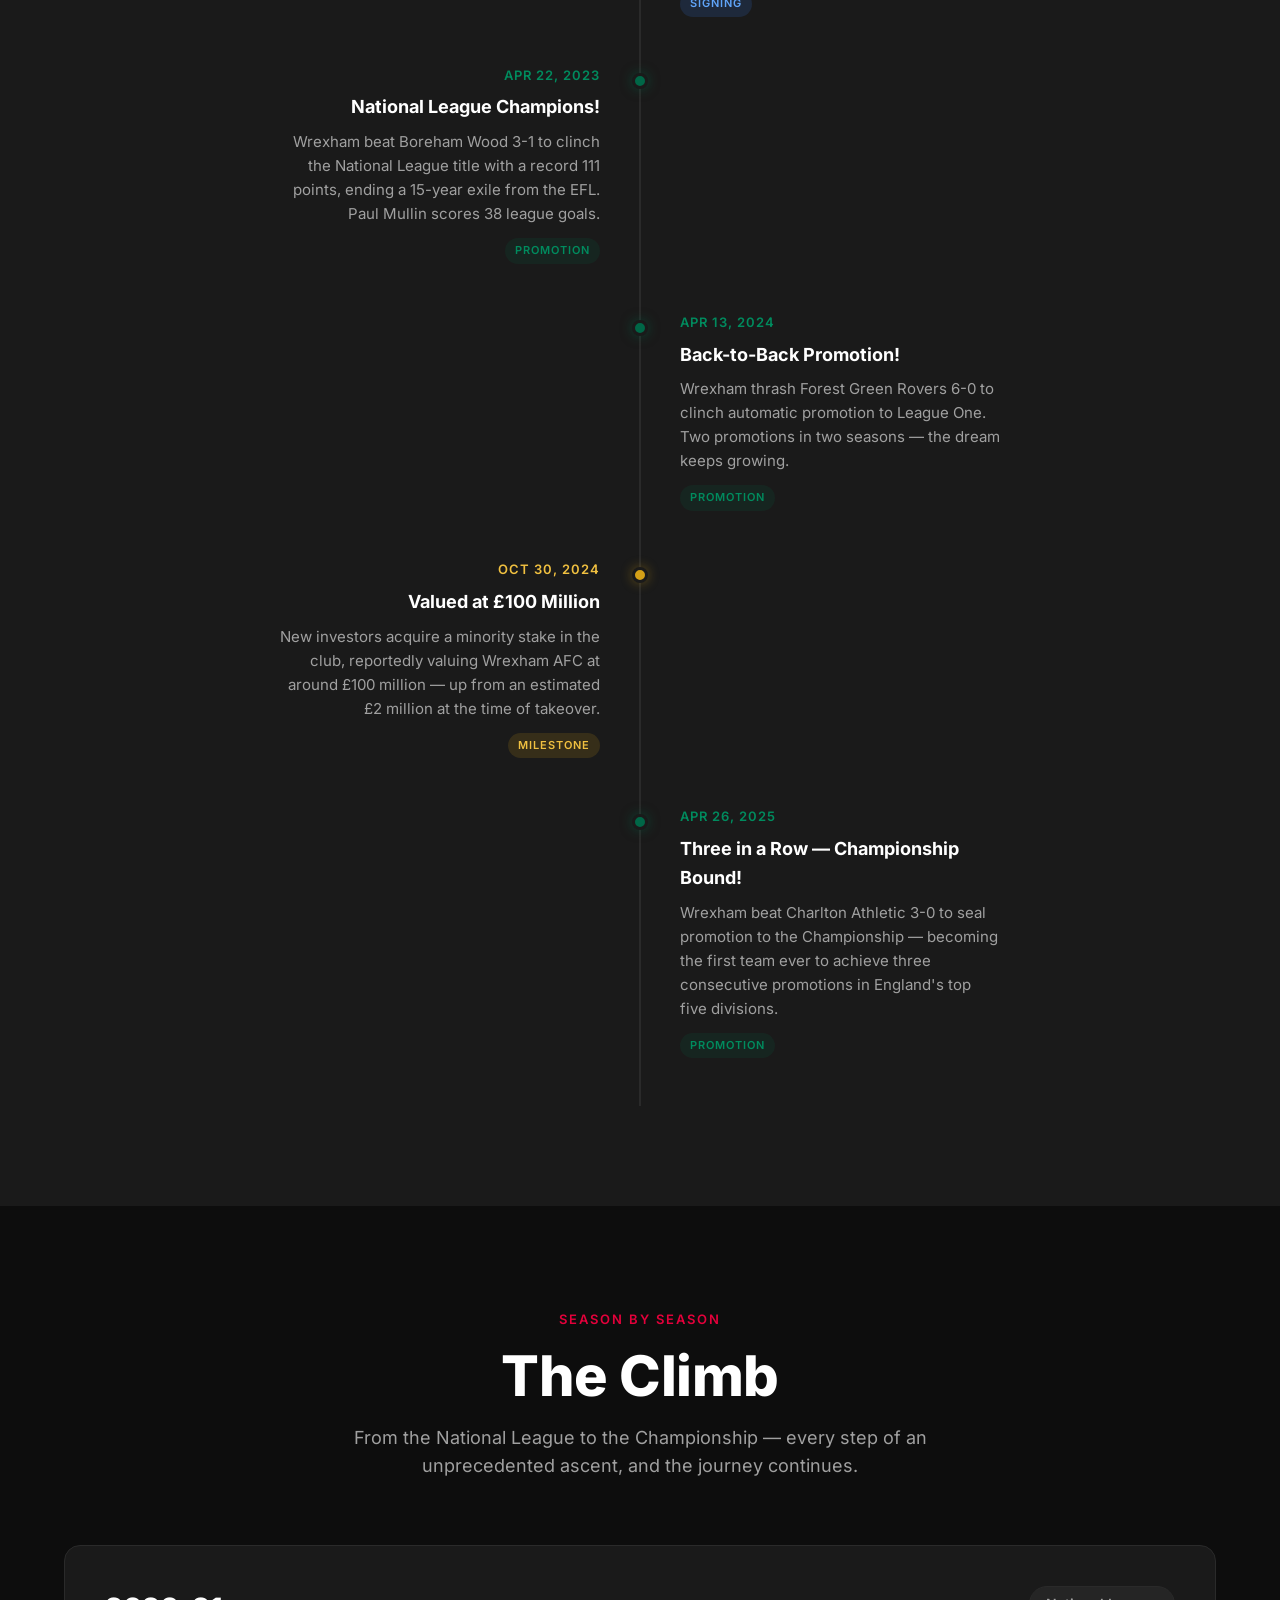
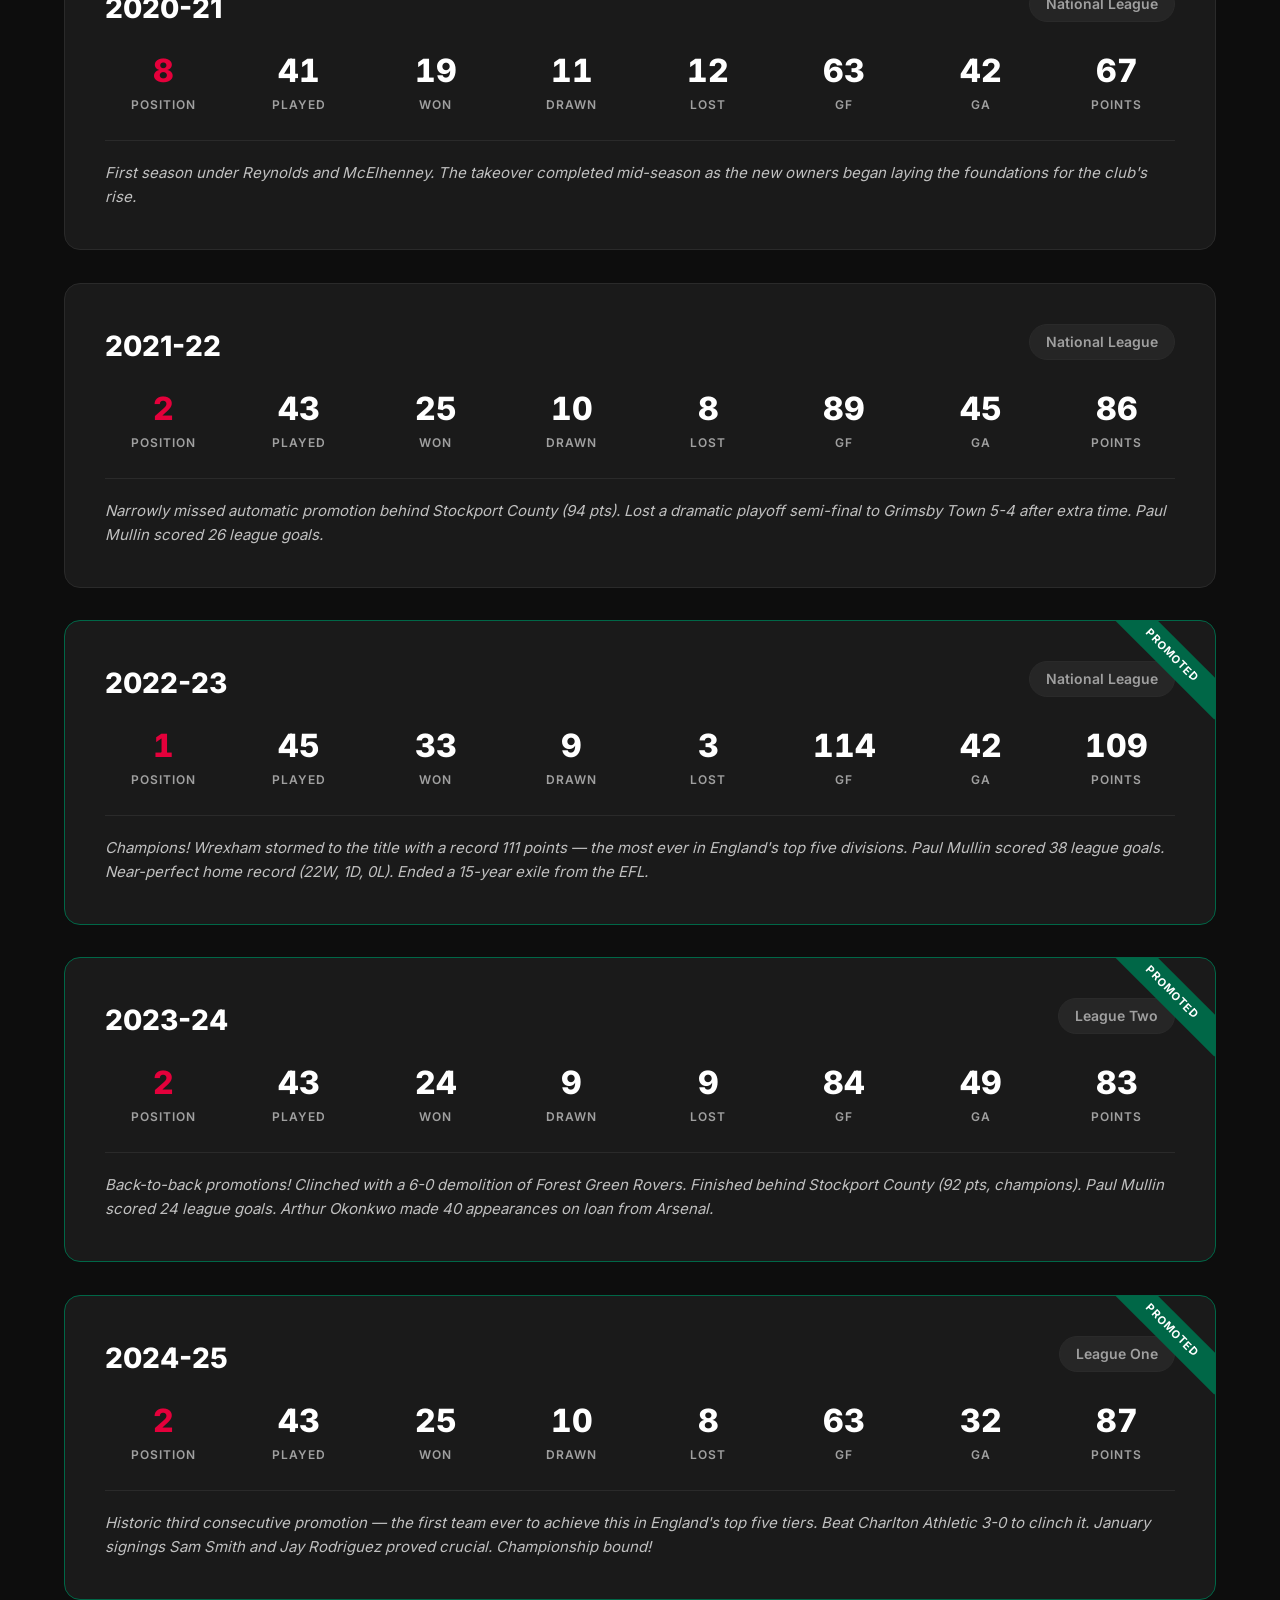
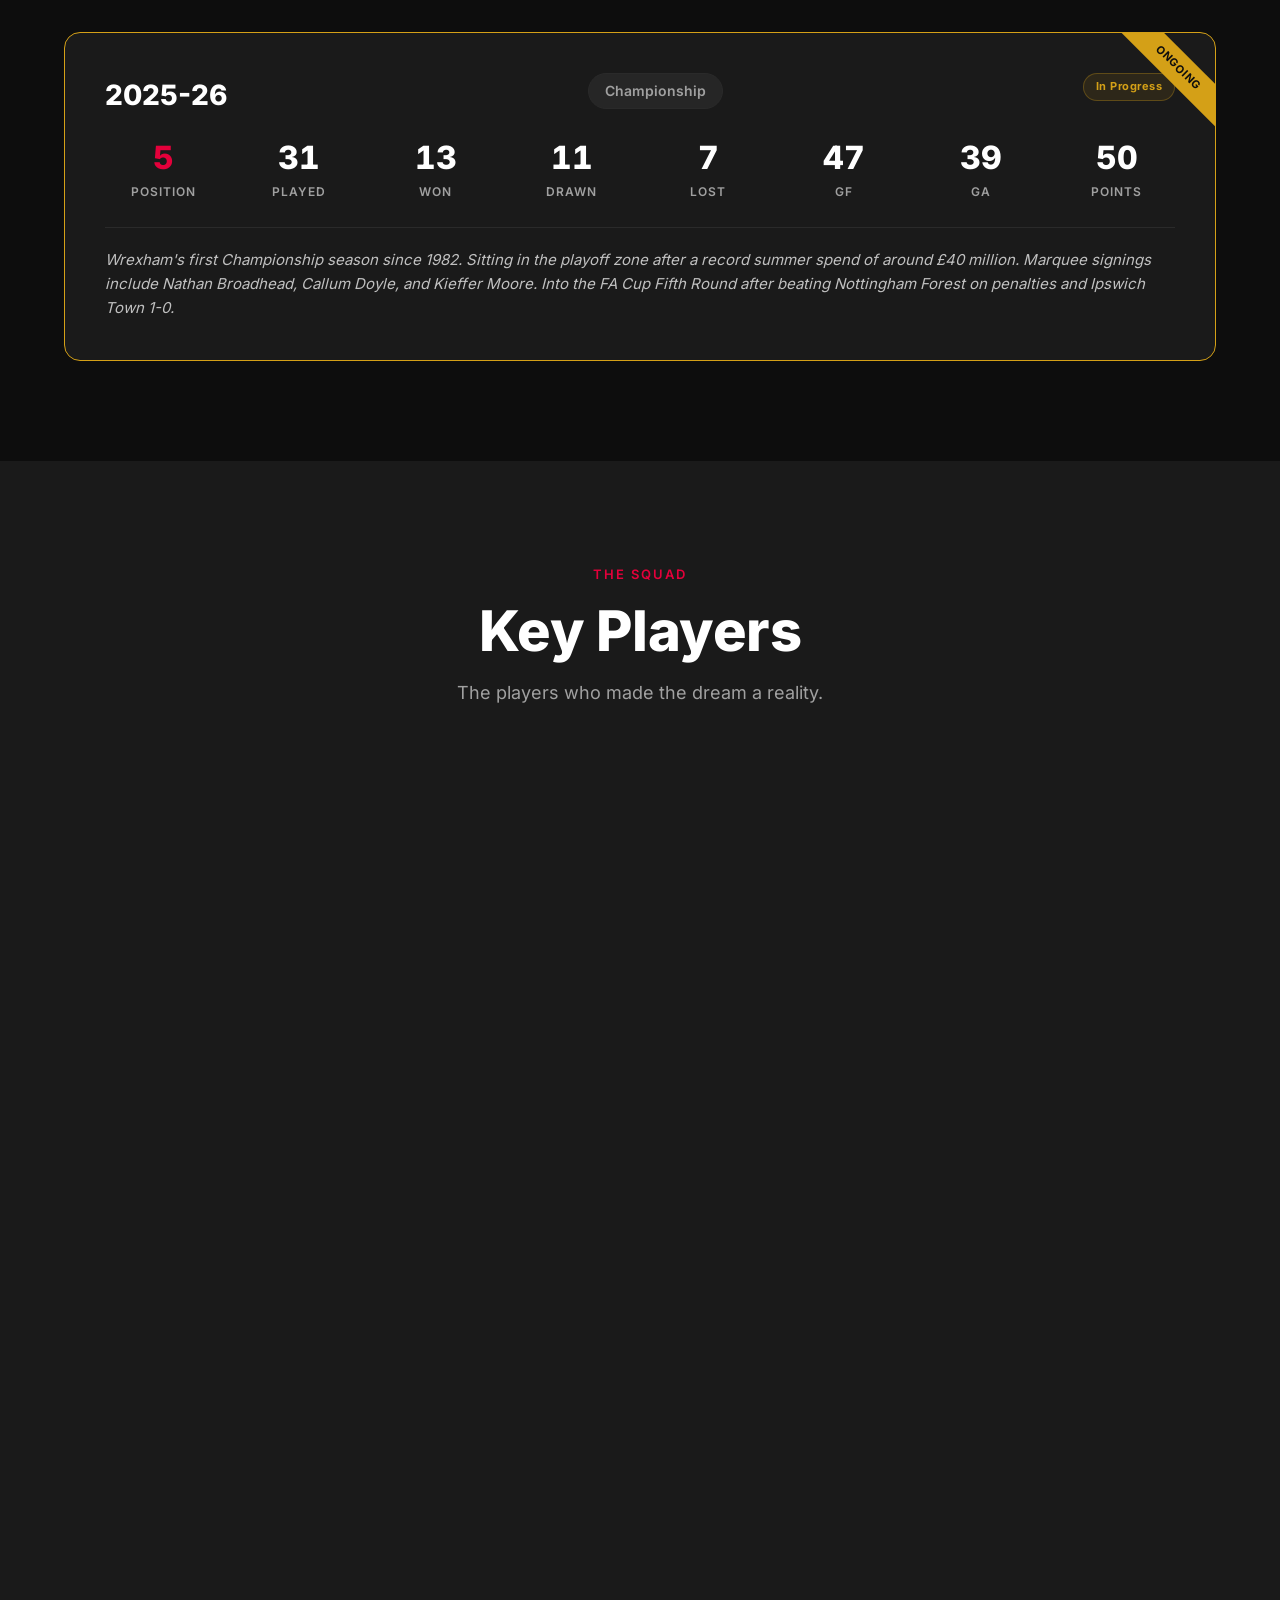
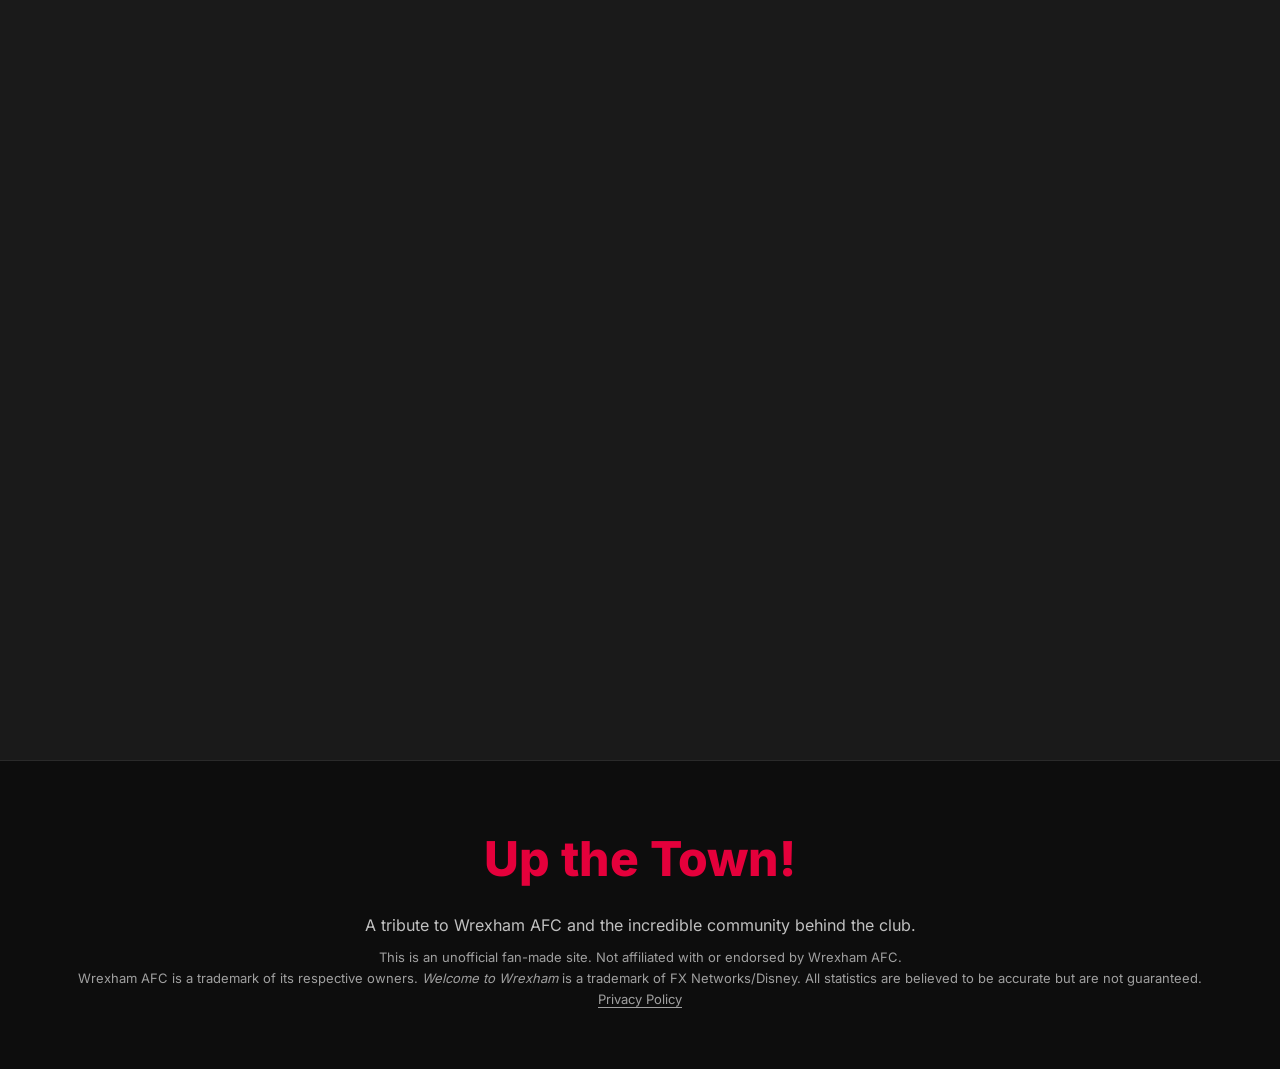
==== commit b7d33425: "Update canonical URLs to Cloudflare Pages deployment Switched from Workers (wrexham-story.nyikozoli." ====
--- a/index.html
+++ b/index.html
@@ -5,12 +5,12 @@
   <meta name="viewport" content="width=device-width, initial-scale=1.0">
   <title>The Wrexham Story — An Unofficial Fan Tribute</title>
   <meta name="description" content="An unofficial fan tribute documenting the incredible journey of Wrexham AFC since 2020. Three consecutive promotions from the National League to the Championship.">
-  <link rel="canonical" href="https://wrexham-story.nyikozoli.workers.dev/">
+  <link rel="canonical" href="https://wrexham-story.pages.dev/">
   <!-- Open Graph -->
   <meta property="og:type" content="website">
   <meta property="og:title" content="The Wrexham Story — An Unofficial Fan Tribute">
   <meta property="og:description" content="Three consecutive promotions. Five years. The impossible rise of Wrexham AFC, powered by Hollywood.">
-  <meta property="og:url" content="https://wrexham-story.nyikozoli.workers.dev/">
+  <meta property="og:url" content="https://wrexham-story.pages.dev/">
   <meta property="og:site_name" content="The Wrexham Story">
   <meta property="og:locale" content="en_GB">
   <!-- Twitter Card -->
@@ -29,7 +29,7 @@
     "@type": "WebPage",
     "name": "The Wrexham Story",
     "description": "An unofficial fan tribute documenting the incredible journey of Wrexham AFC since 2020. Three consecutive promotions from the National League to the Championship.",
-    "url": "https://wrexham-story.nyikozoli.workers.dev/",
+    "url": "https://wrexham-story.pages.dev/",
     "inLanguage": "en",
     "about": {
       "@type": "SportsTeam",
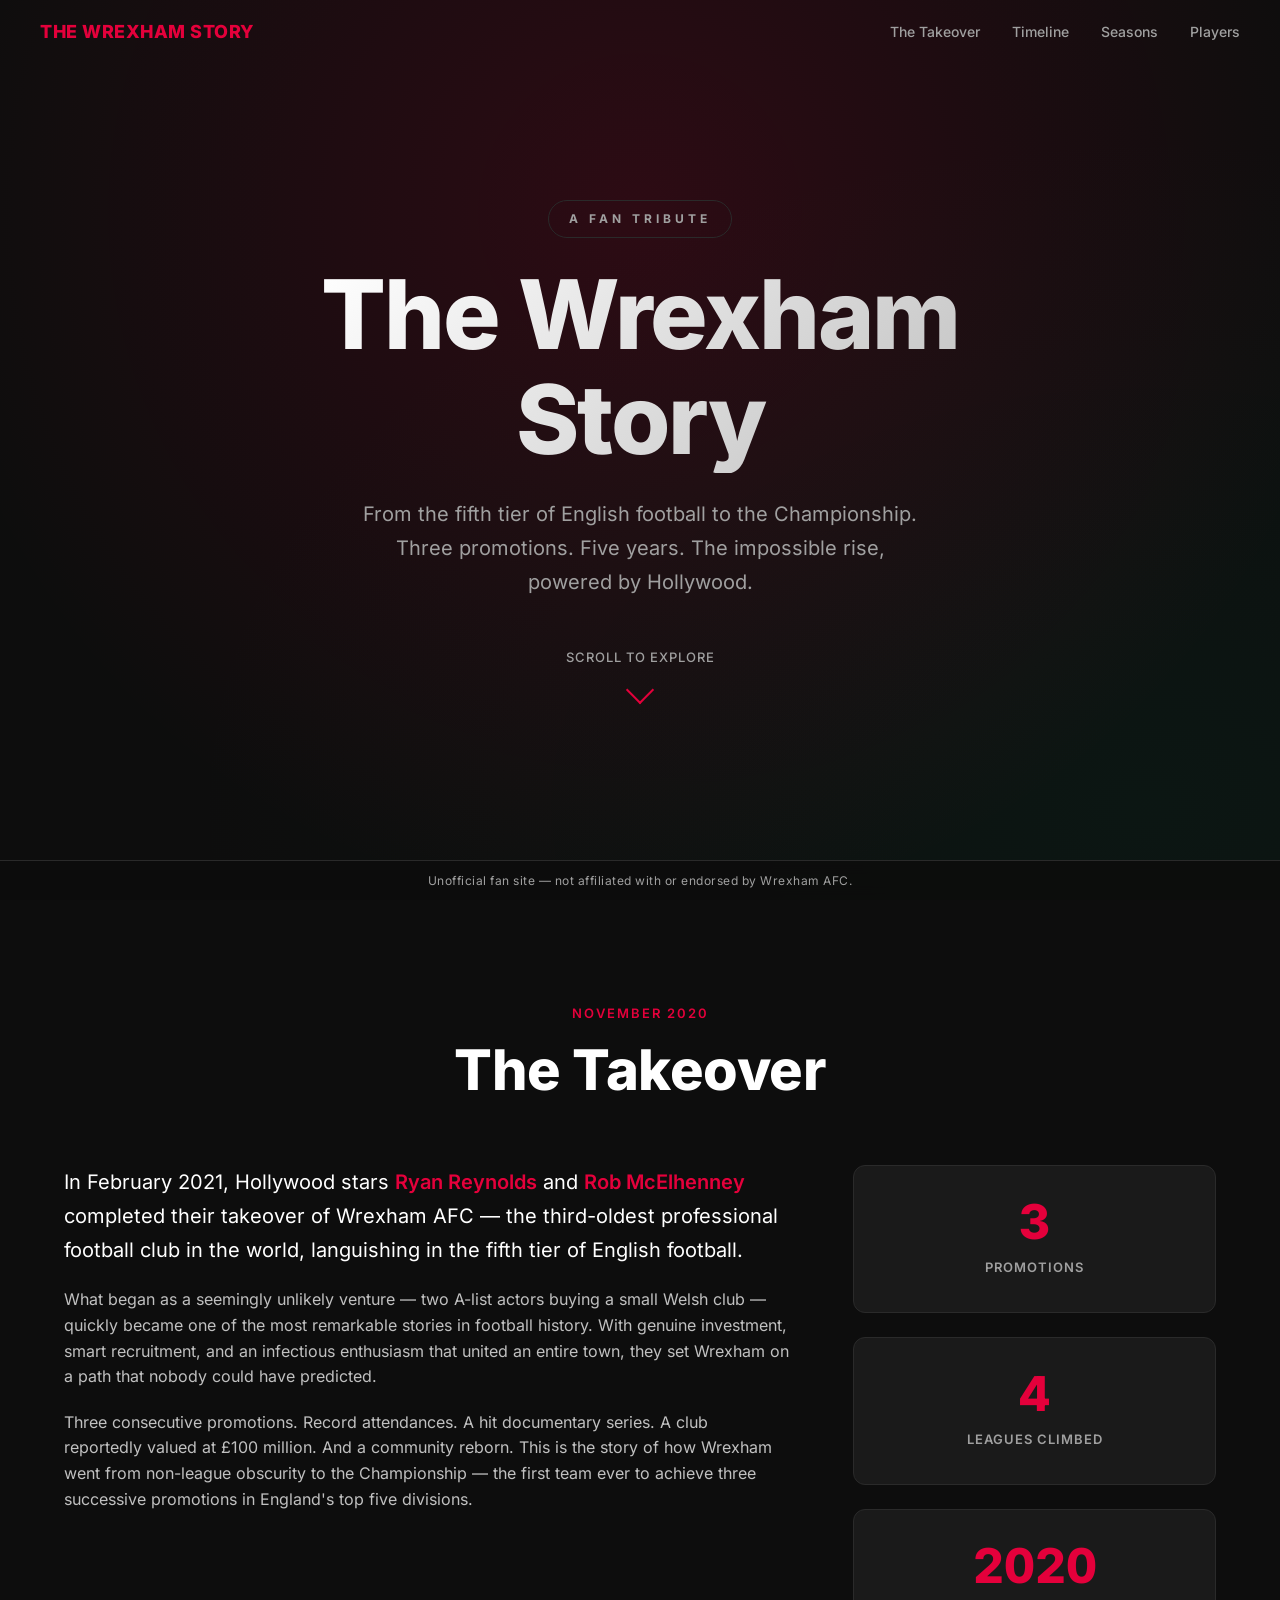
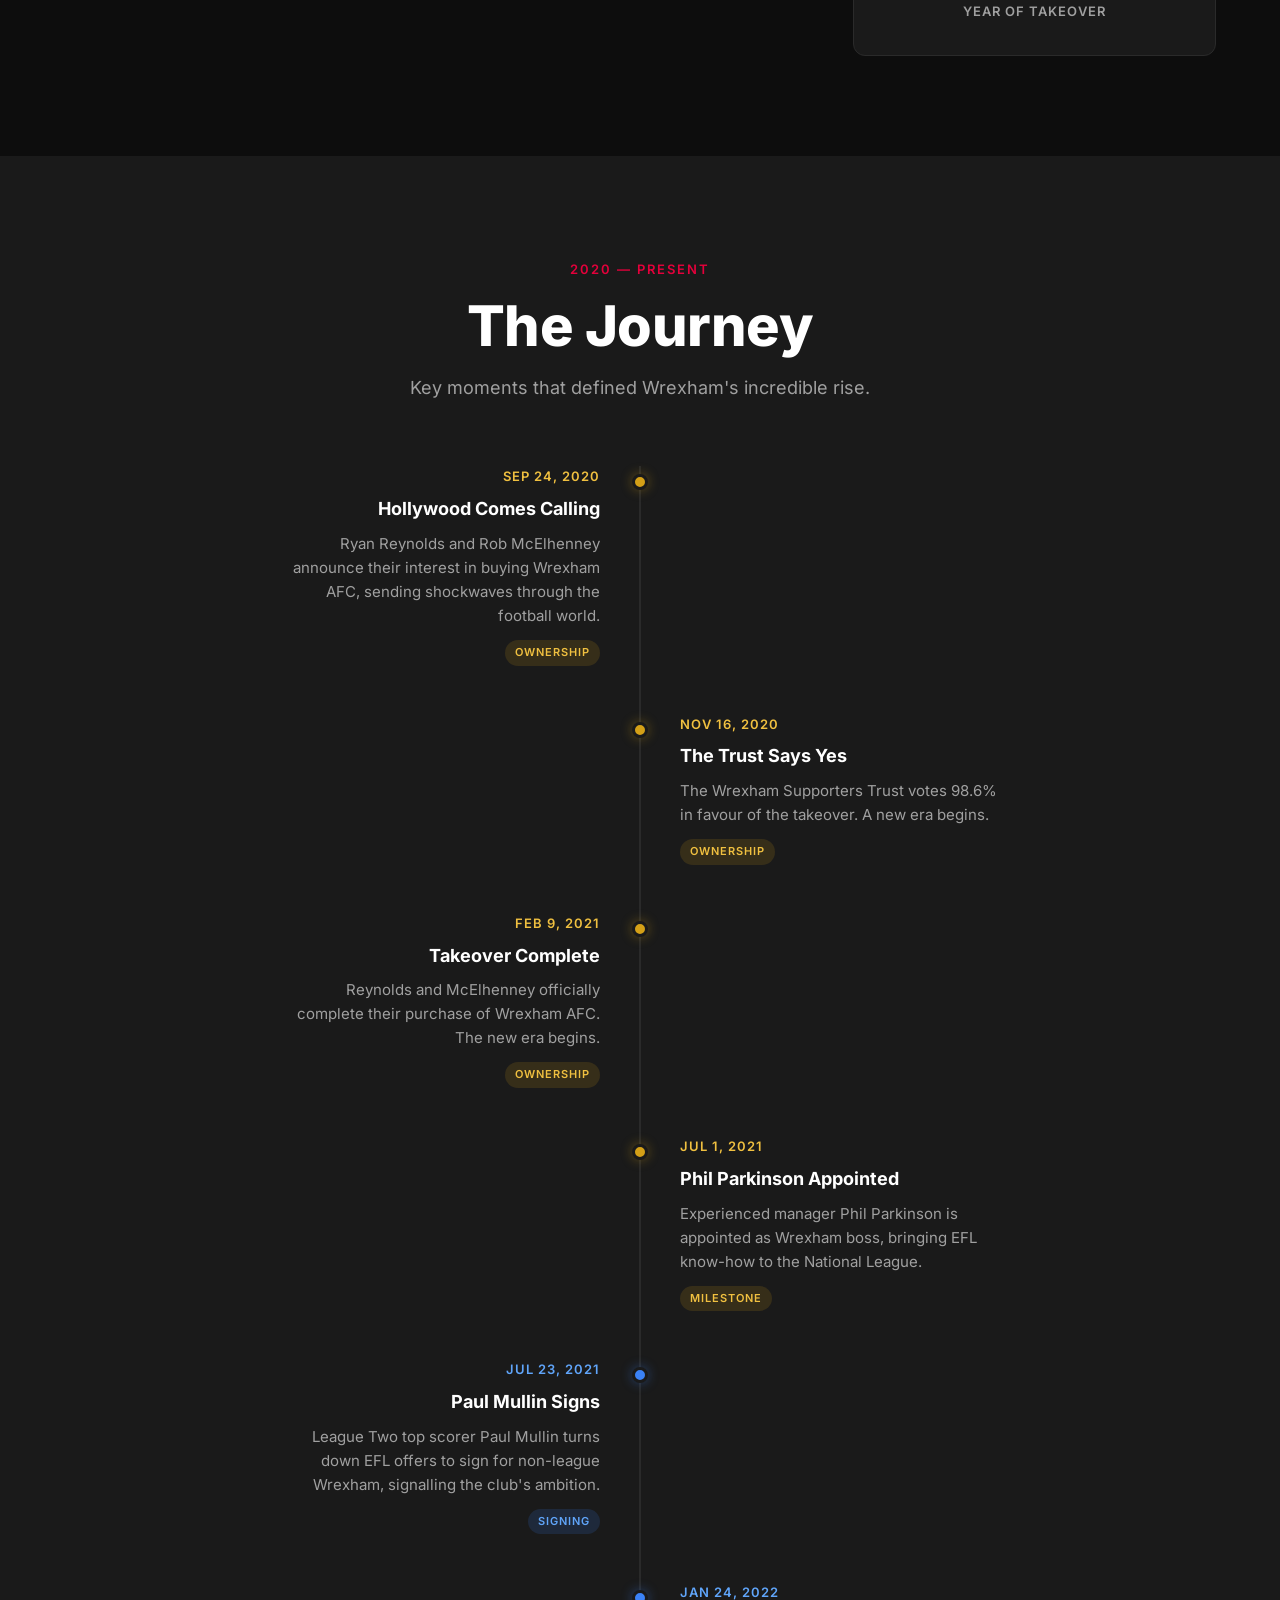
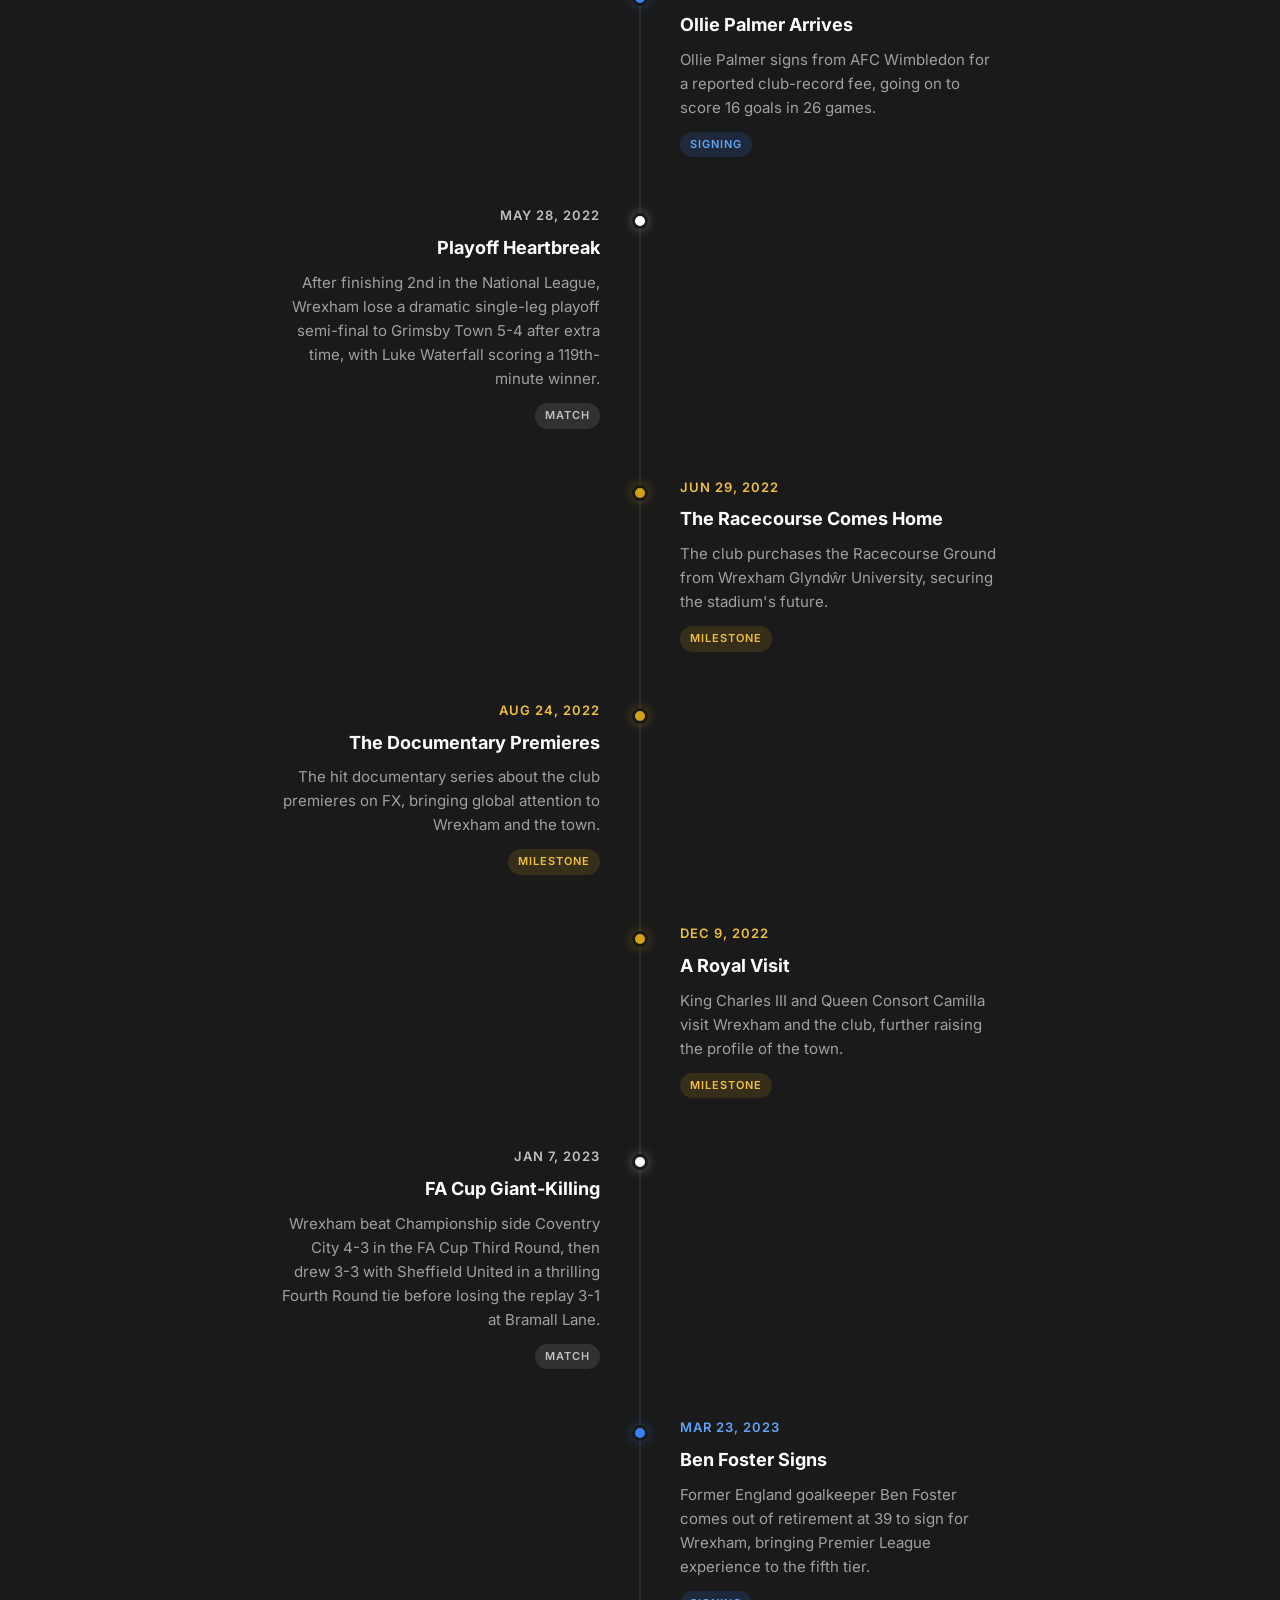
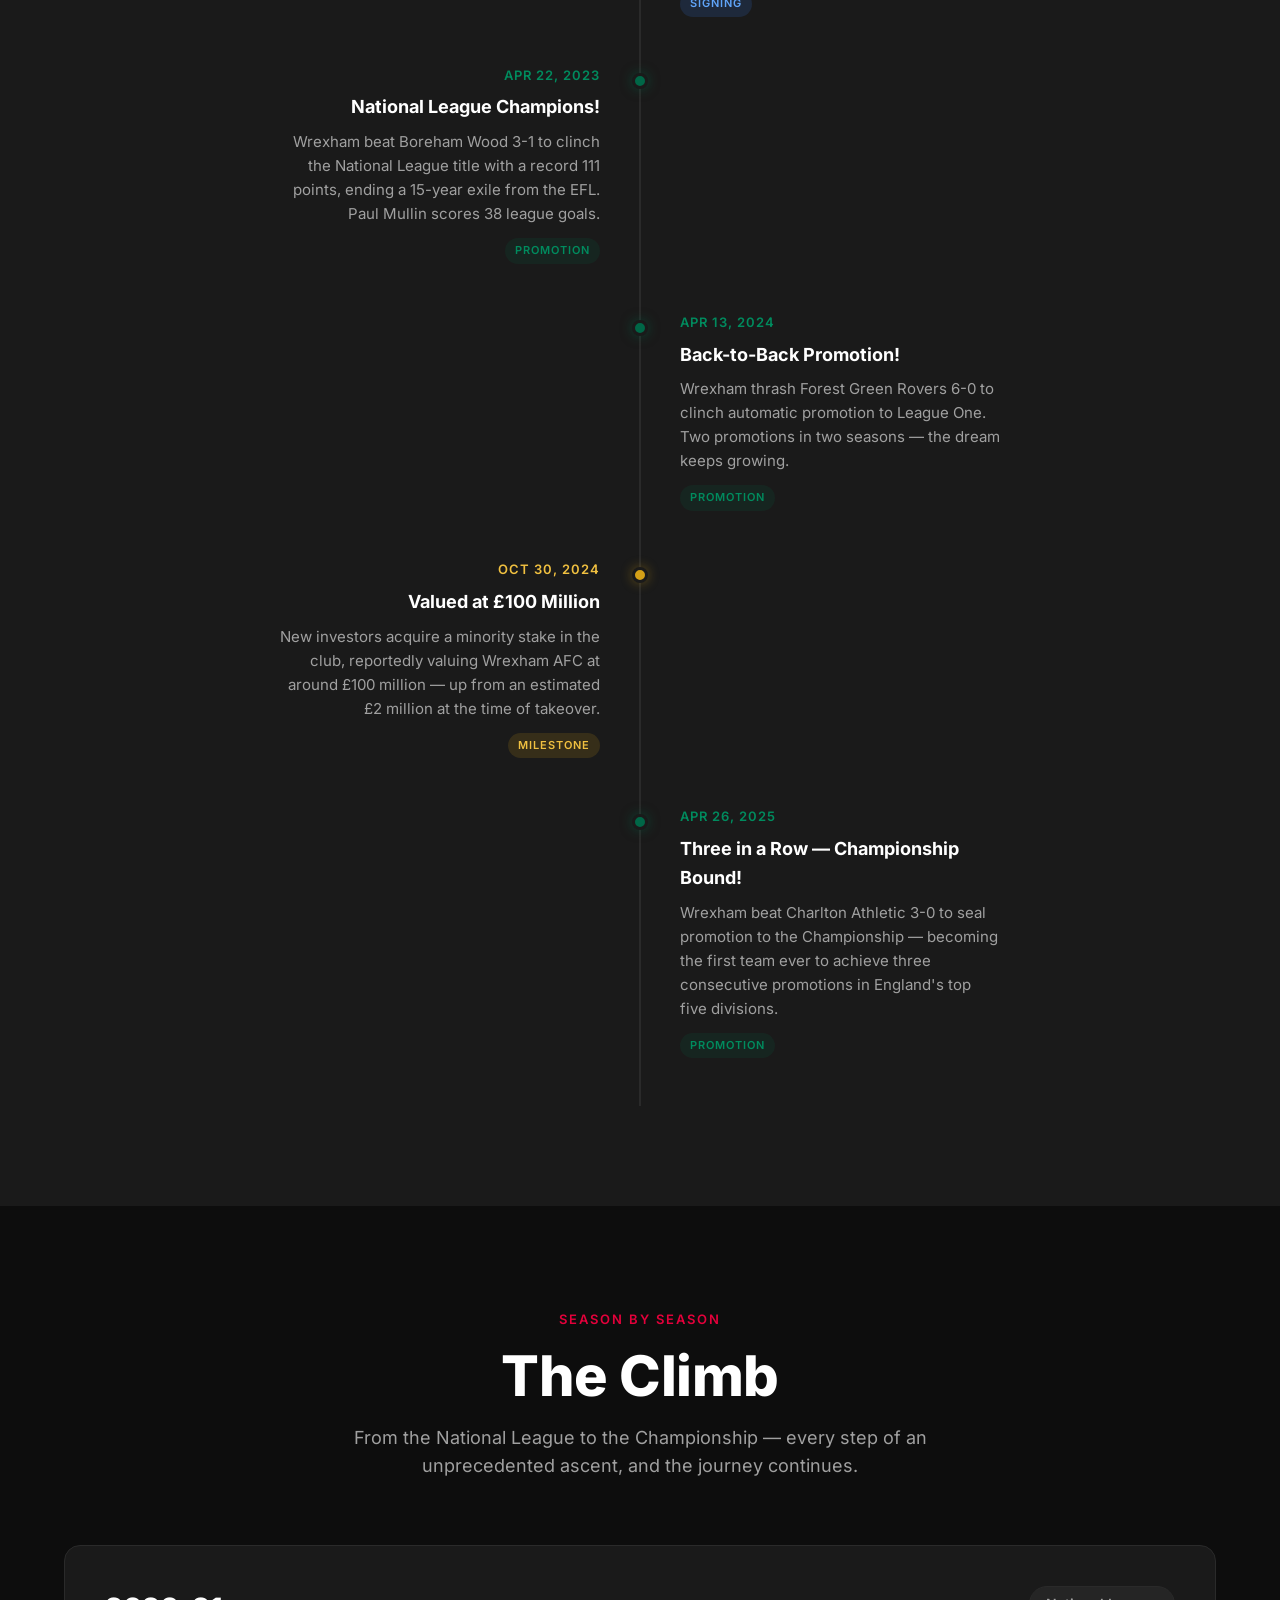
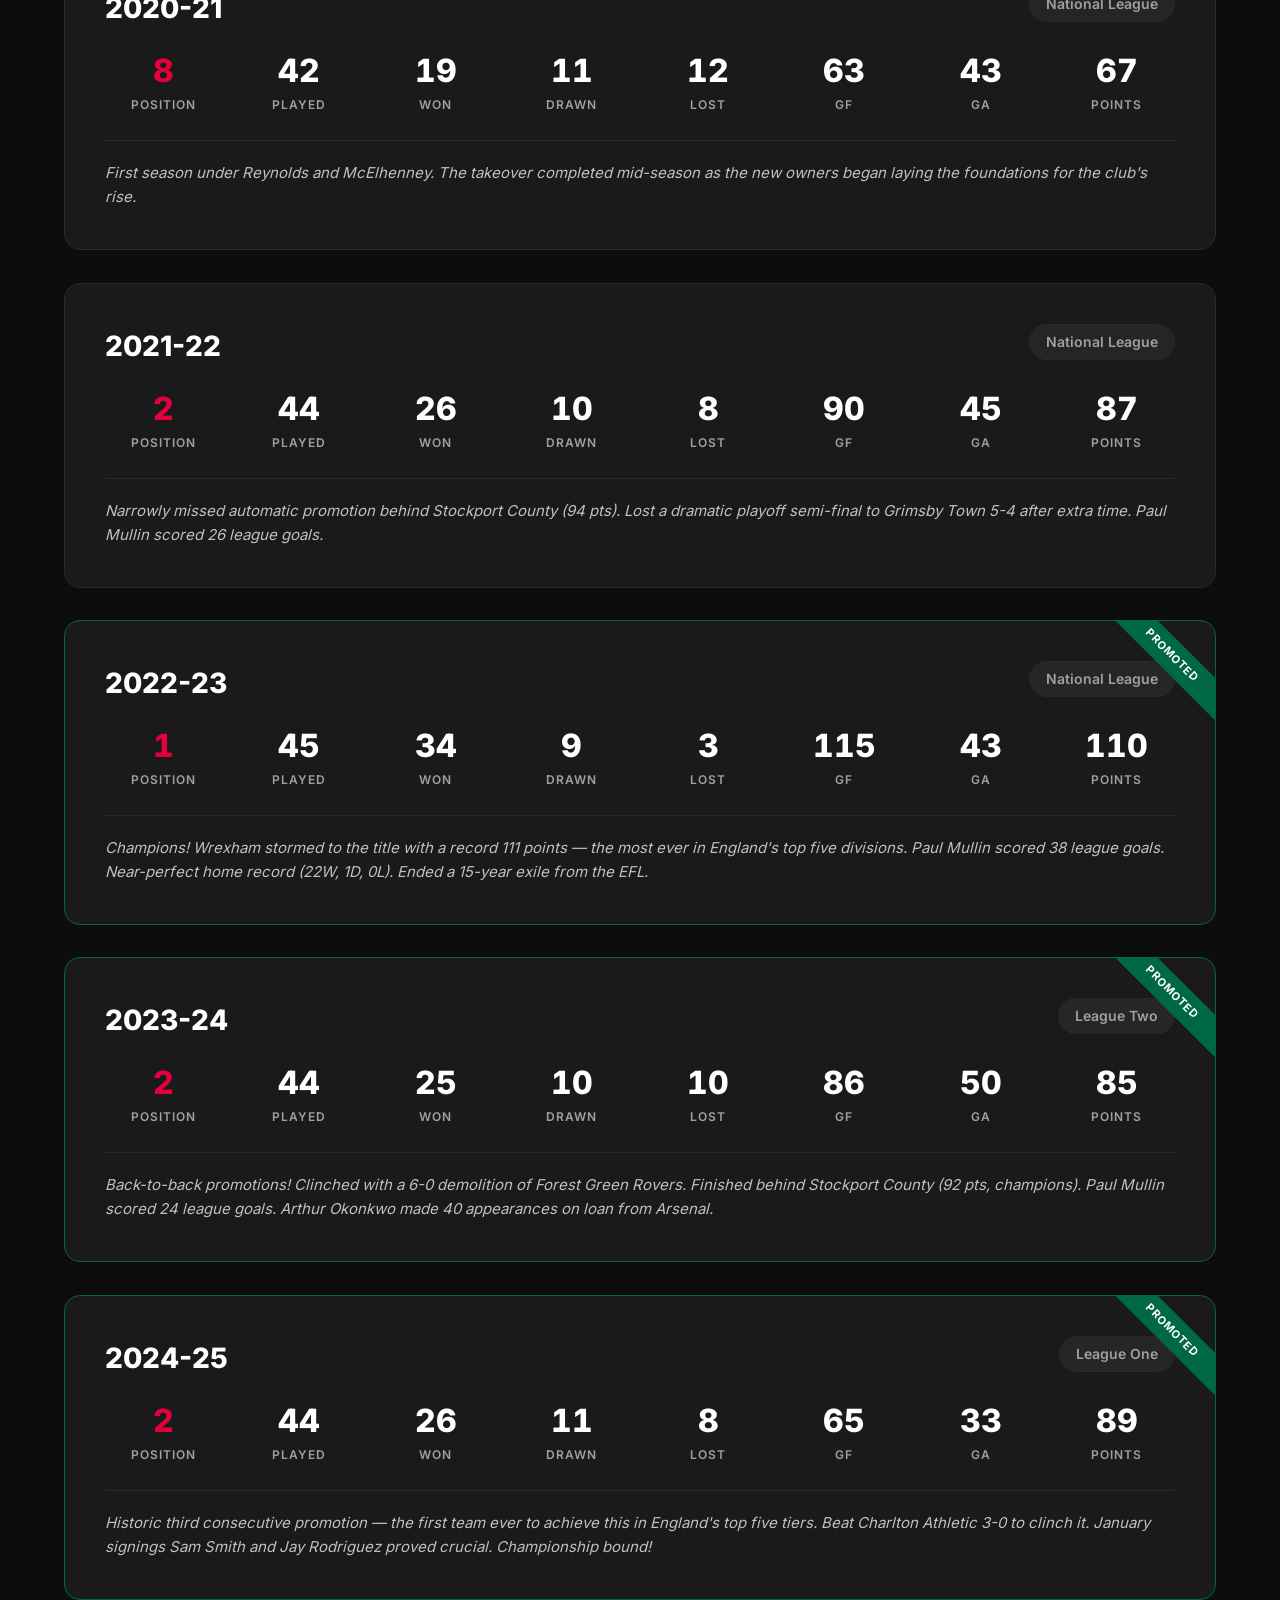
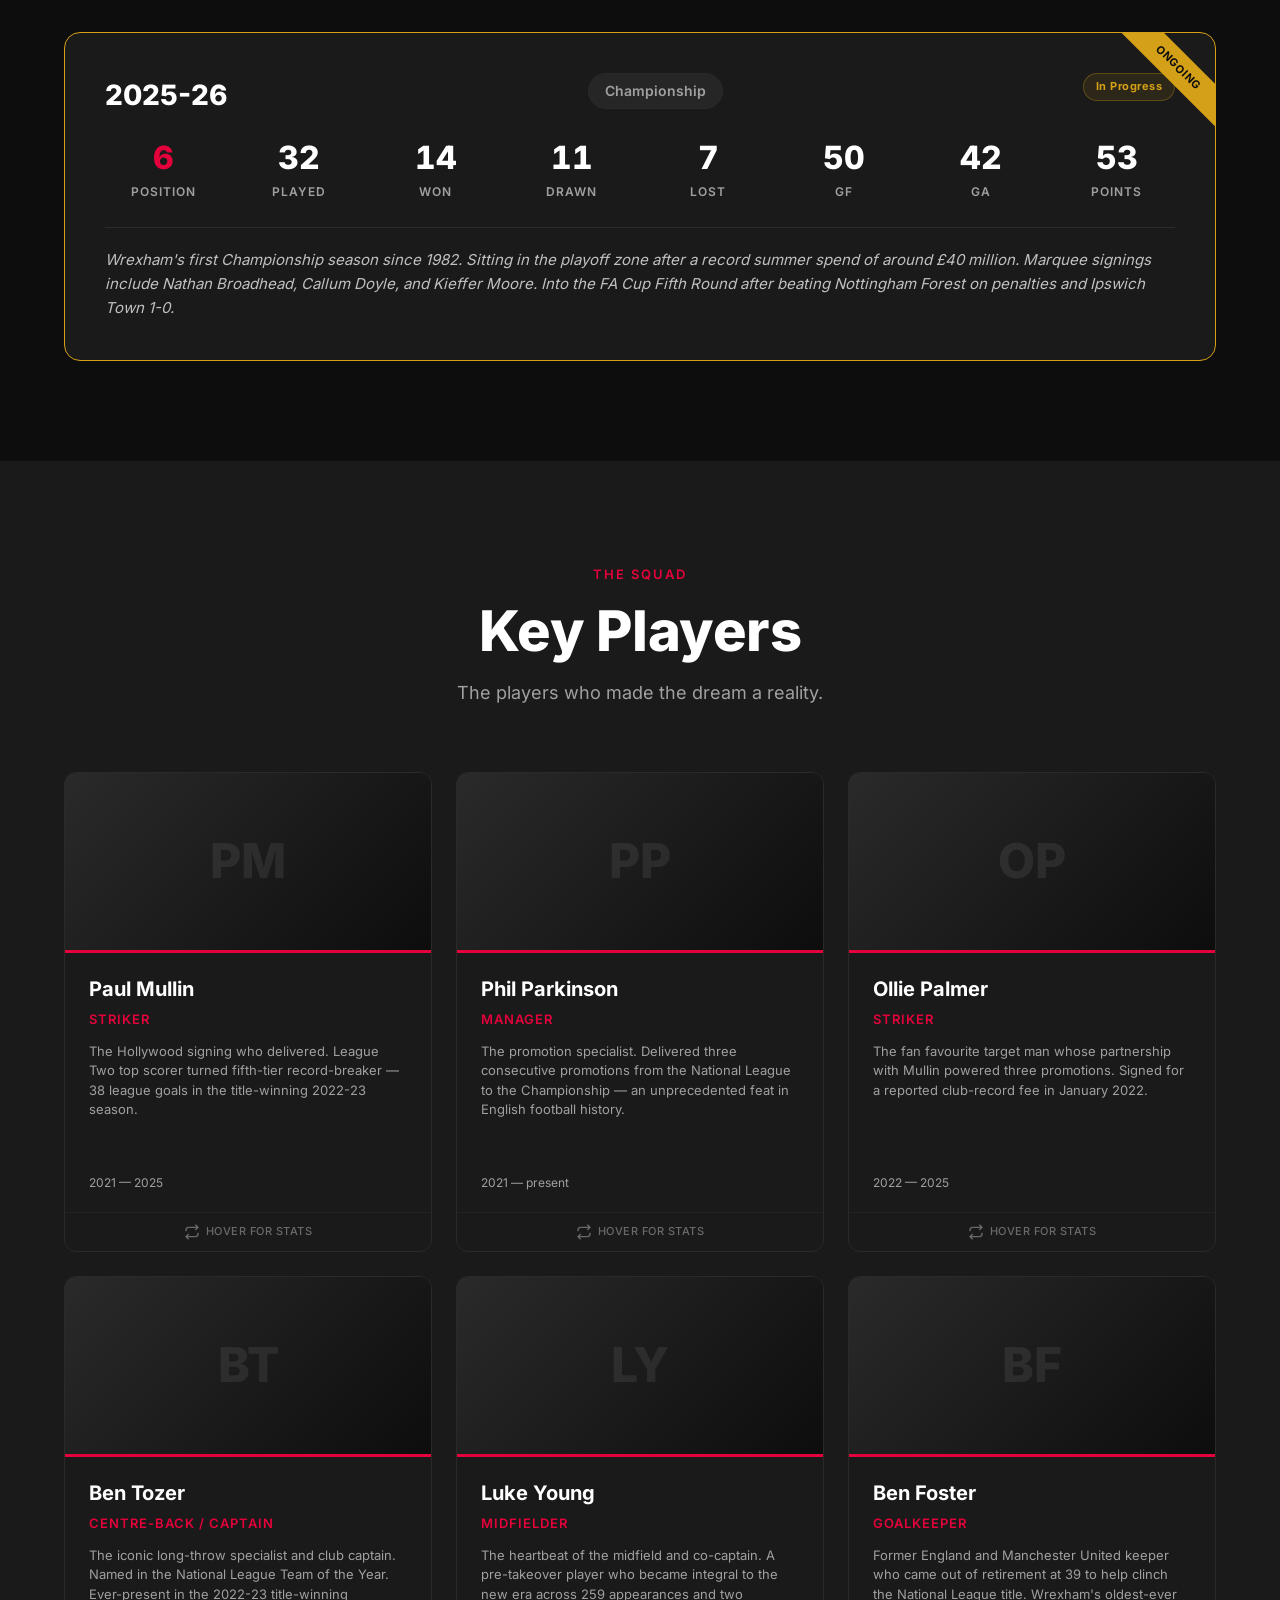
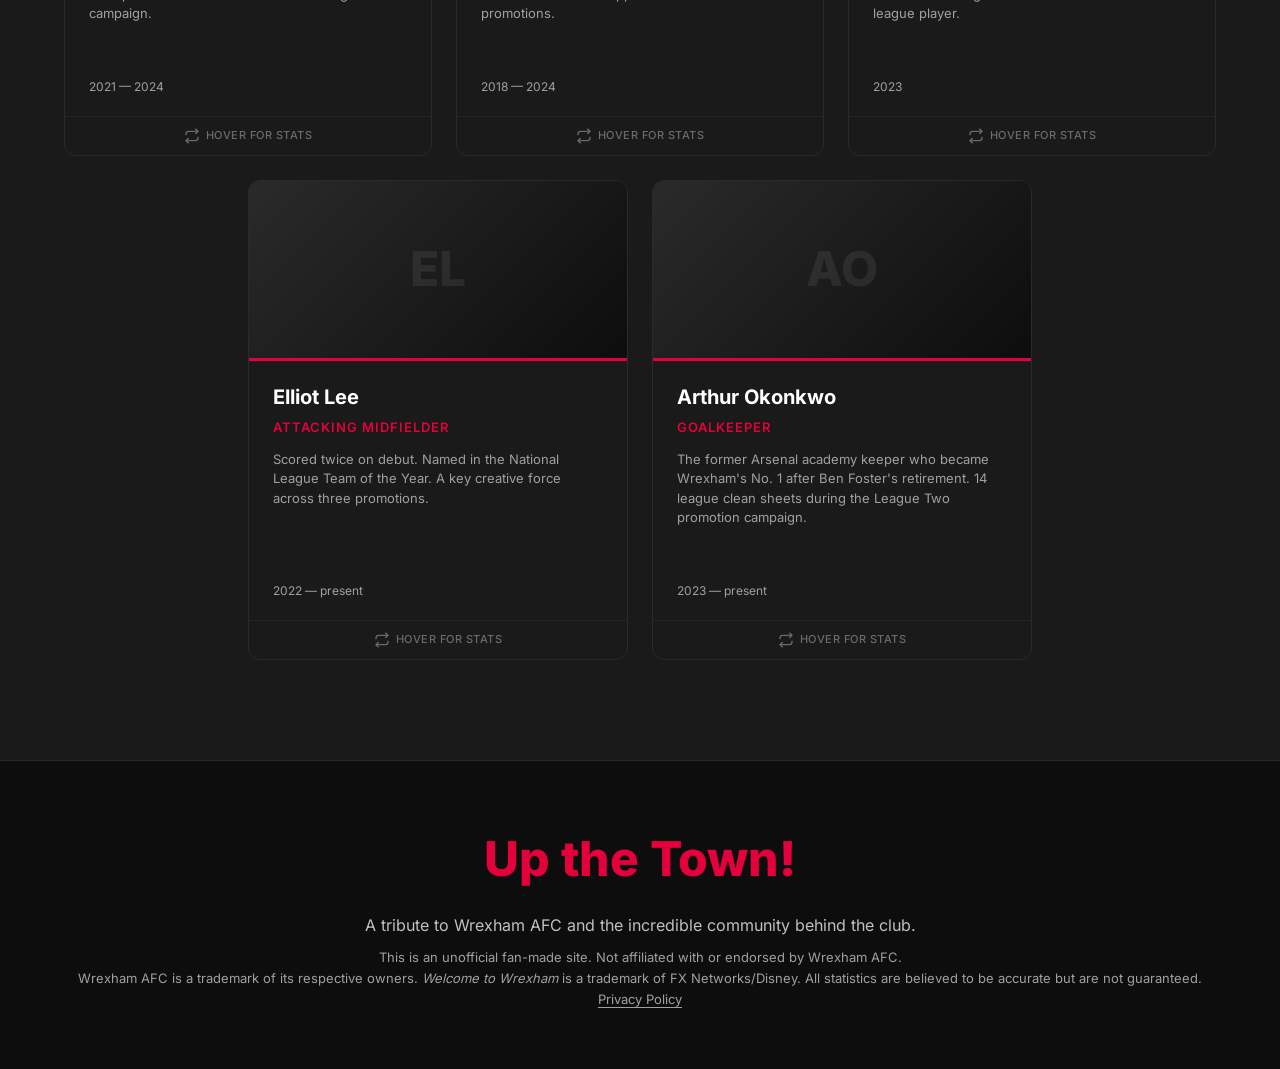
==== commit 4b4b98d9: "Add Google Search Console verification meta tag Co-Authored-By: Claude Opus 4.6 <noreply@anthropic.c" ====
--- a/index.html
+++ b/index.html
@@ -6,6 +6,8 @@
   <title>The Wrexham Story — An Unofficial Fan Tribute</title>
   <meta name="description" content="An unofficial fan tribute documenting the incredible journey of Wrexham AFC since 2020. Three consecutive promotions from the National League to the Championship.">
   <link rel="canonical" href="https://wrexham-story.pages.dev/">
+  <!-- Google Search Console -->
+  <meta name="google-site-verification" content="bTykUN9U_rLU-2FO19yxiwik8EmIX-AzDOJ_jHThT9k" />
   <!-- Open Graph -->
   <meta property="og:type" content="website">
   <meta property="og:title" content="The Wrexham Story — An Unofficial Fan Tribute">
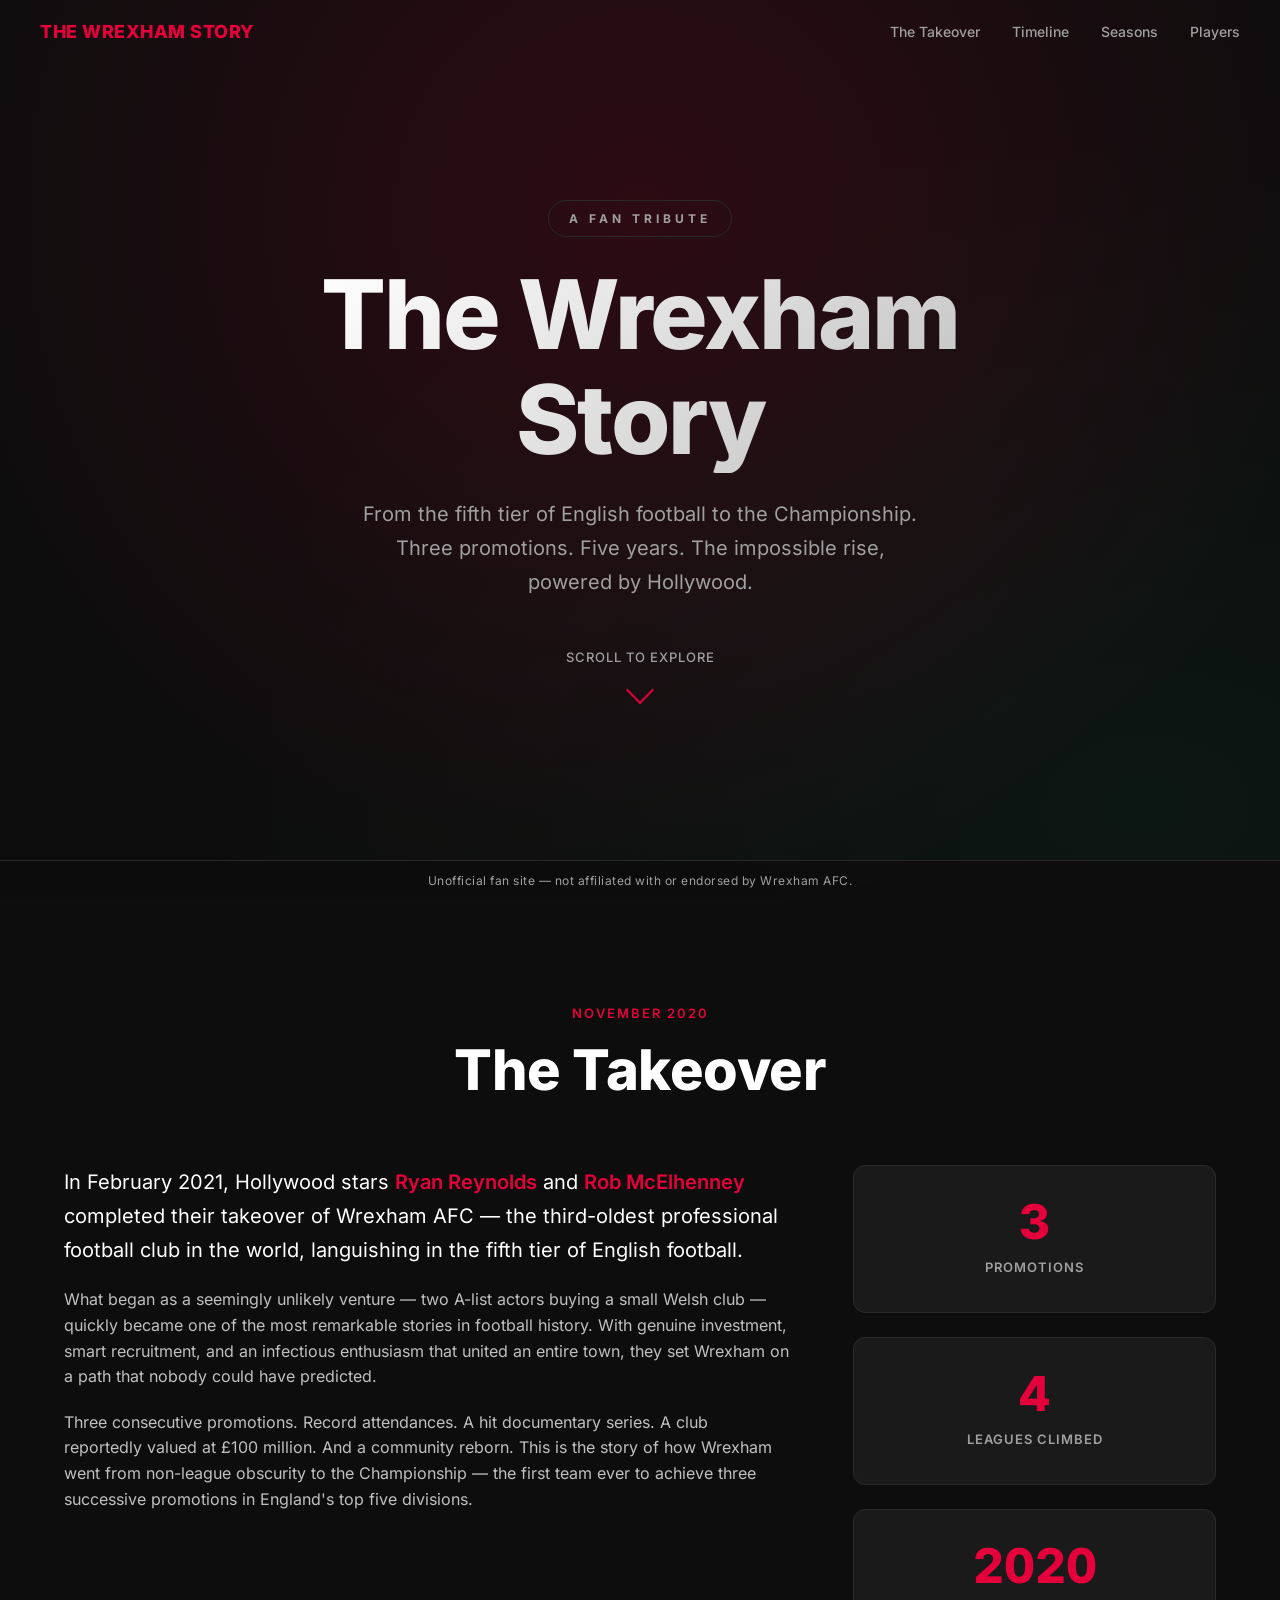
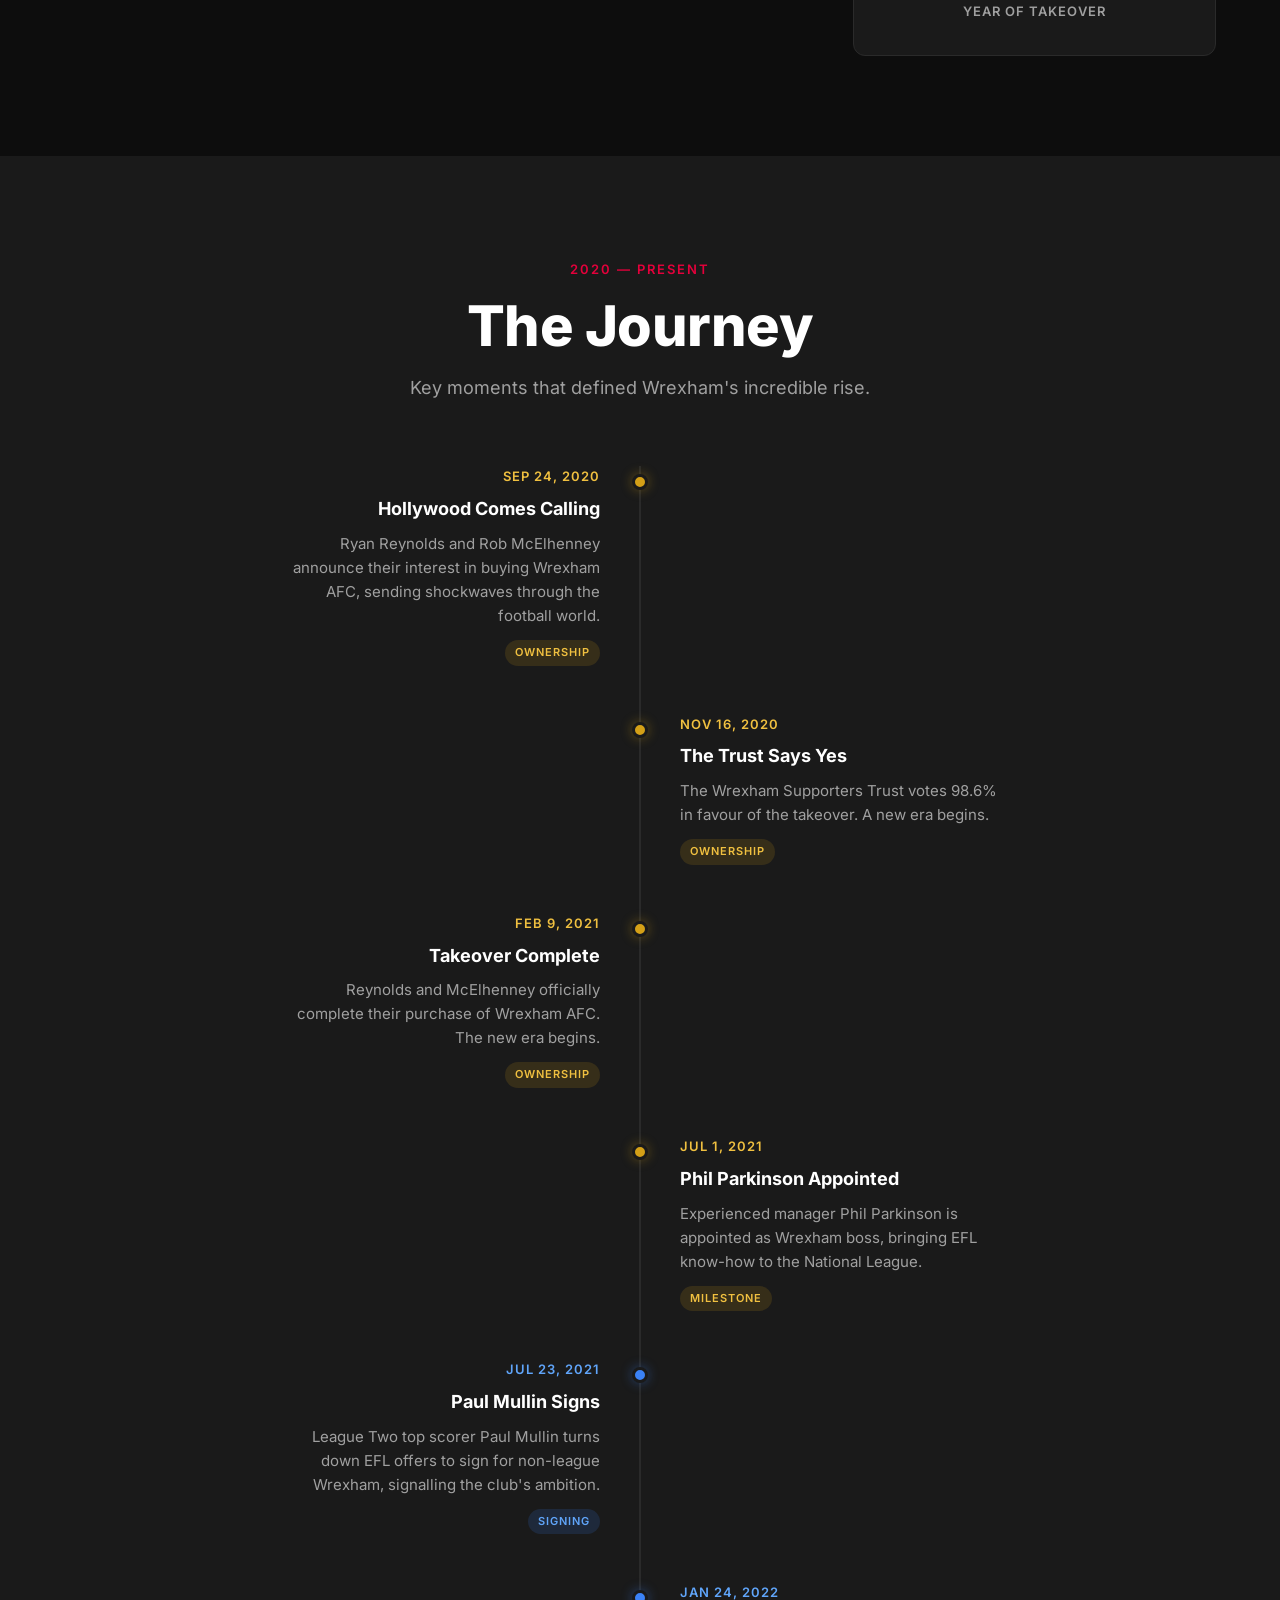
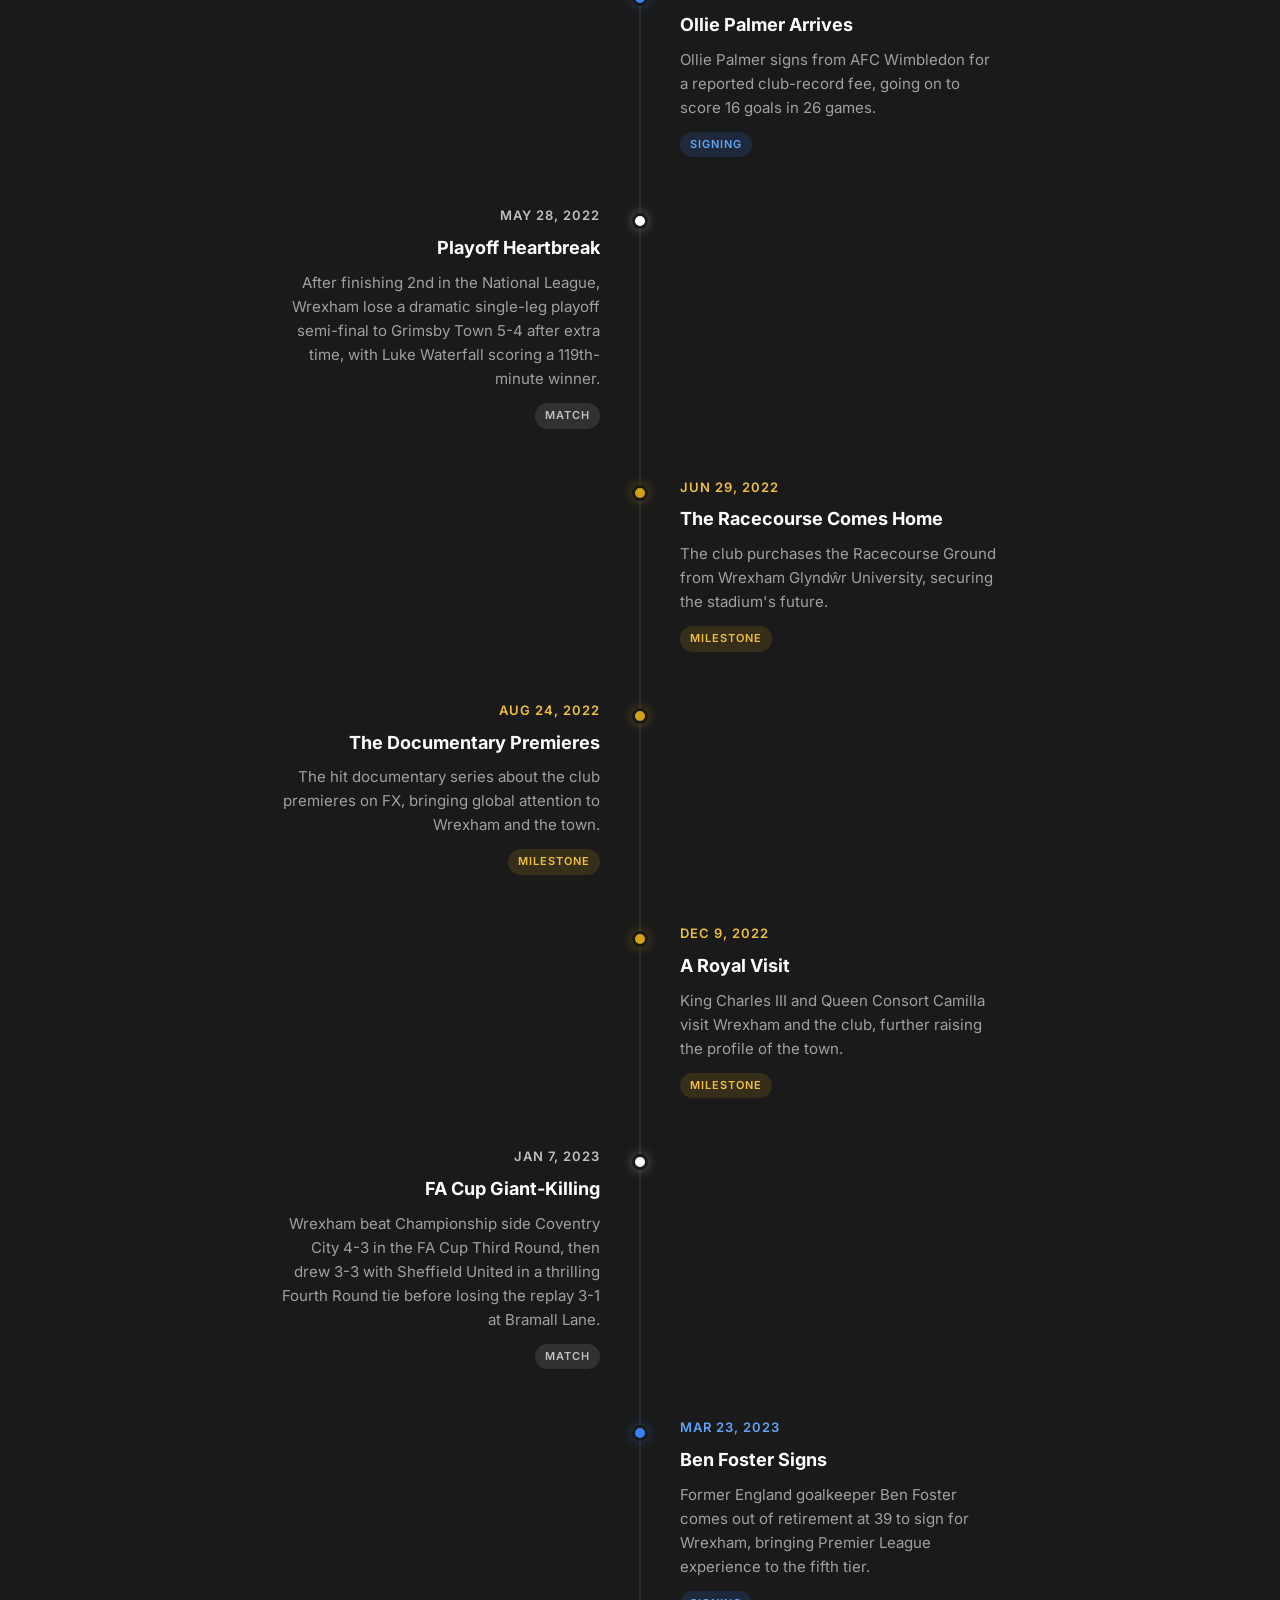
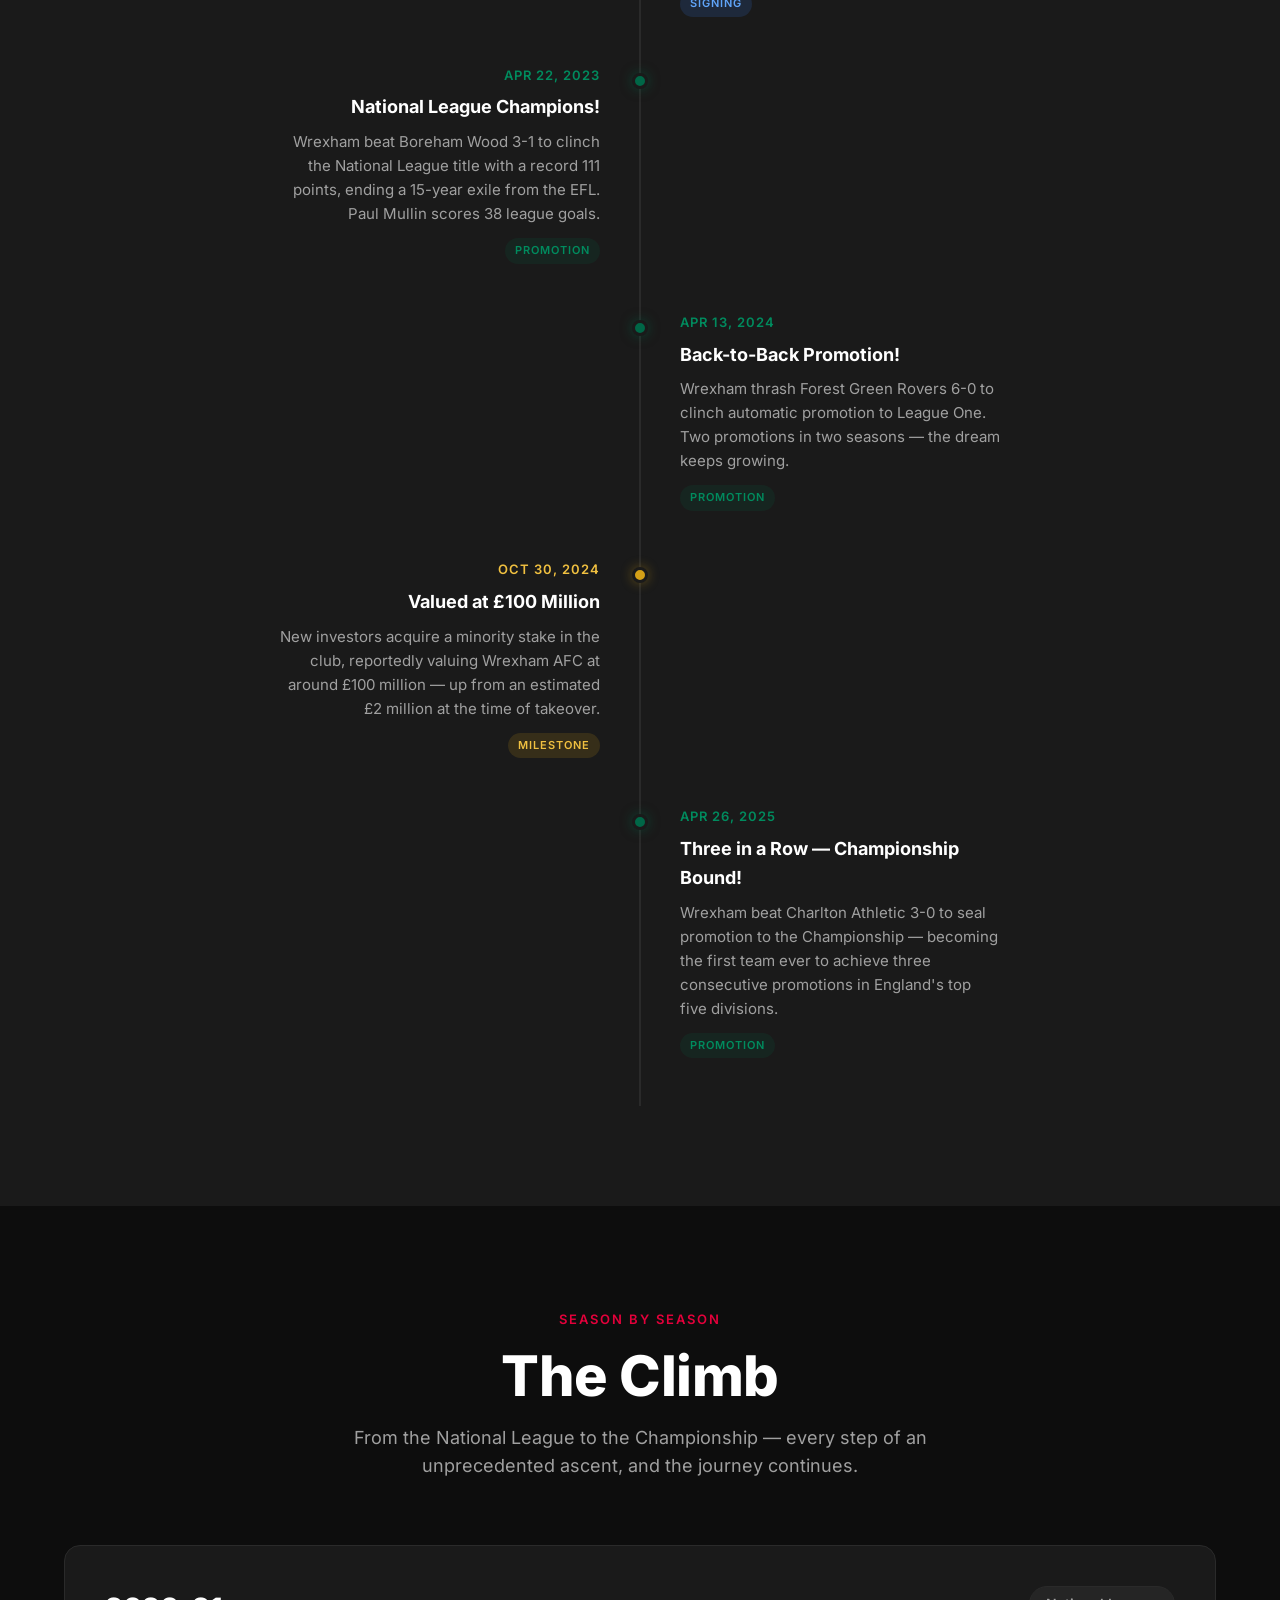
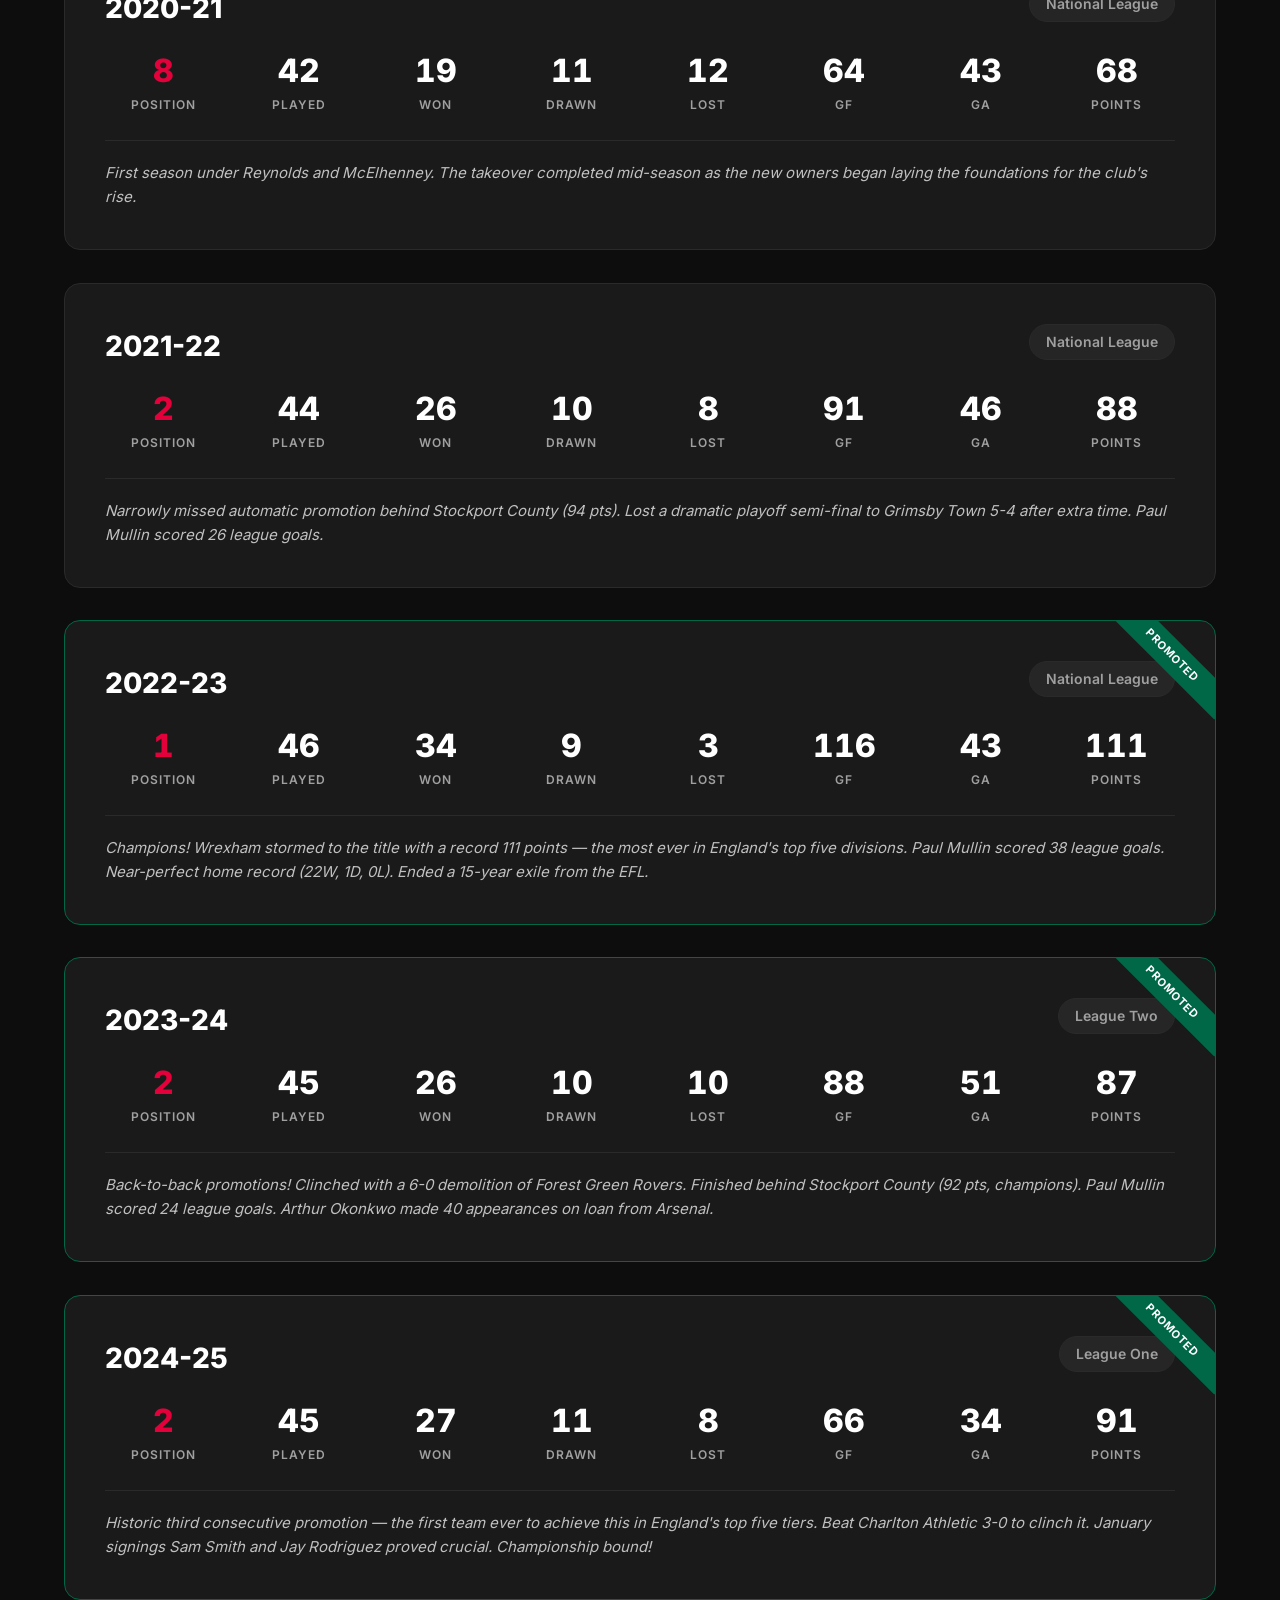
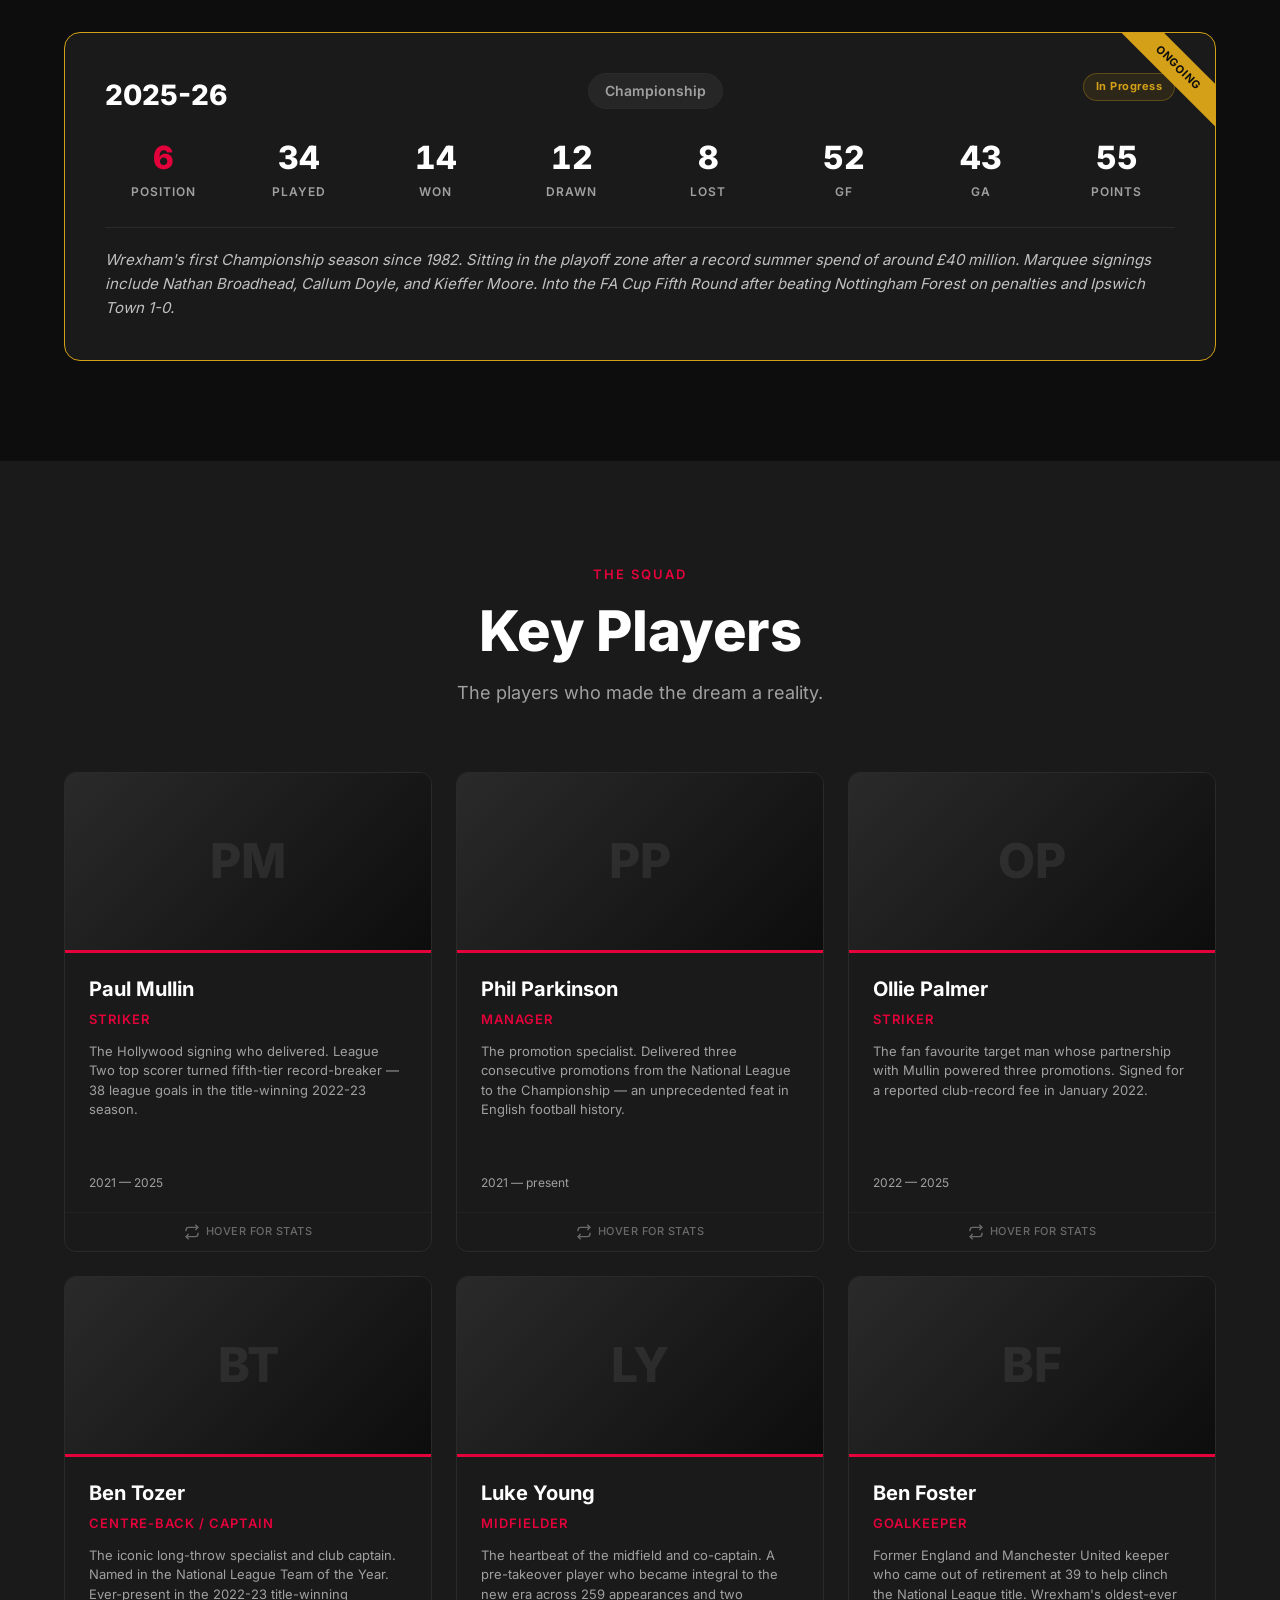
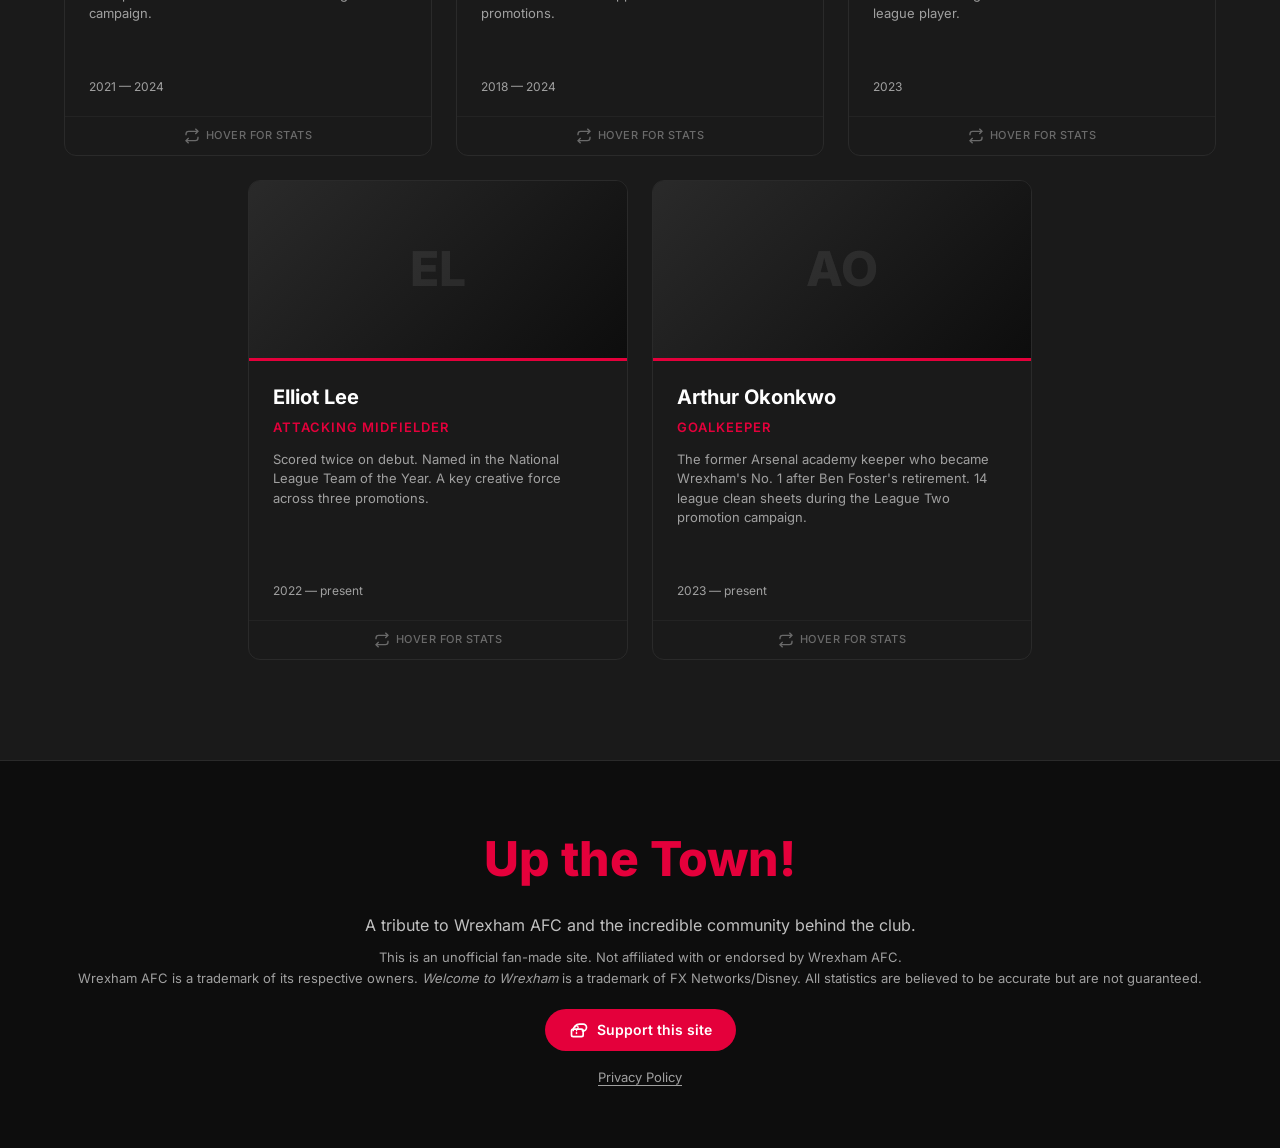
==== commit f21c9c3b: "Add Ko-fi support button to footer Simple link-based integration — no third-party scripts, no cookie" ====
--- a/index.html
+++ b/index.html
@@ -178,6 +178,10 @@
         <p class="footer__credit">A tribute to Wrexham AFC and the incredible community behind the club.</p>
         <p class="footer__note">This is an unofficial fan-made site. Not affiliated with or endorsed by Wrexham AFC.</p>
         <p class="footer__note">Wrexham AFC is a trademark of its respective owners. <em>Welcome to Wrexham</em> is a trademark of FX Networks/Disney. All statistics are believed to be accurate but are not guaranteed.</p>
+        <a href="https://ko-fi.com/nyikoz" target="_blank" rel="noopener noreferrer" class="footer__kofi">
+          <svg class="footer__kofi-icon" viewBox="0 0 24 24" fill="none" xmlns="http://www.w3.org/2000/svg" aria-hidden="true"><path d="M5 12.5C5 8.358 8.358 5 12.5 5H17c2.21 0 4 1.79 4 4s-1.79 4-4 4h-1" stroke="currentColor" stroke-width="2" stroke-linecap="round"/><path d="M7 9c0-1 .6-2 2-2s2 1 2 2c0 2-2 2-2 4" stroke="currentColor" stroke-width="1.5" stroke-linecap="round"/><path d="M9 15.5v.5" stroke="currentColor" stroke-width="2" stroke-linecap="round"/><rect x="3" y="11" width="14" height="9" rx="2" stroke="currentColor" stroke-width="2"/></svg>
+          Support this site
+        </a>
         <p class="footer__note"><a href="privacy.html" class="footer__link">Privacy Policy</a></p>
       </div>
     </div>
--- a/css/styles.css
+++ b/css/styles.css
@@ -954,6 +954,32 @@
   color: var(--color-muted);
 }
 
+.footer__kofi {
+  display: inline-flex;
+  align-items: center;
+  gap: 8px;
+  margin: 20px 0 16px;
+  padding: 10px 24px;
+  font-size: 14px;
+  font-weight: 600;
+  color: var(--color-white);
+  background: var(--color-red);
+  border-radius: 100px;
+  text-decoration: none;
+  transition: background 0.2s ease, transform 0.2s ease;
+}
+
+.footer__kofi:hover {
+  background: var(--color-red-dark);
+  transform: translateY(-1px);
+}
+
+.footer__kofi-icon {
+  width: 20px;
+  height: 20px;
+  flex-shrink: 0;
+}
+
 .footer__link {
   color: var(--color-muted);
   text-decoration: underline;
